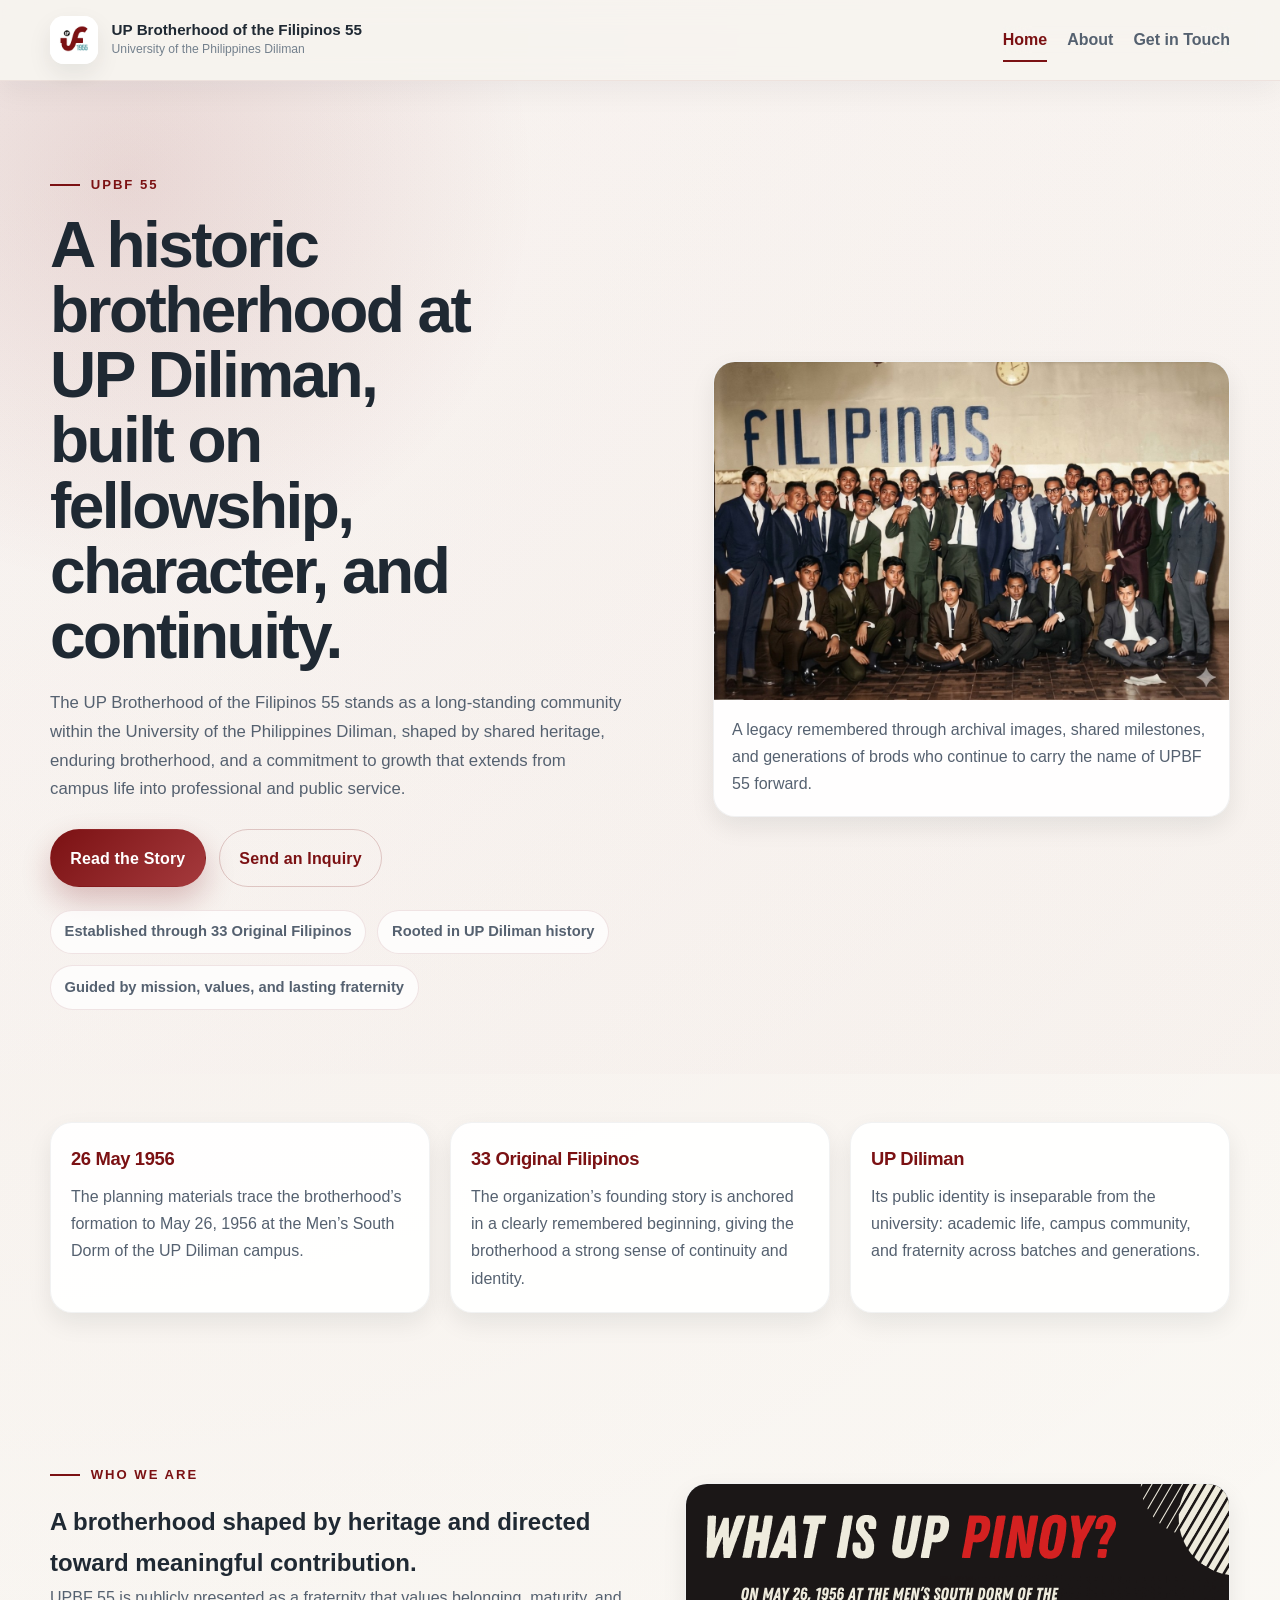
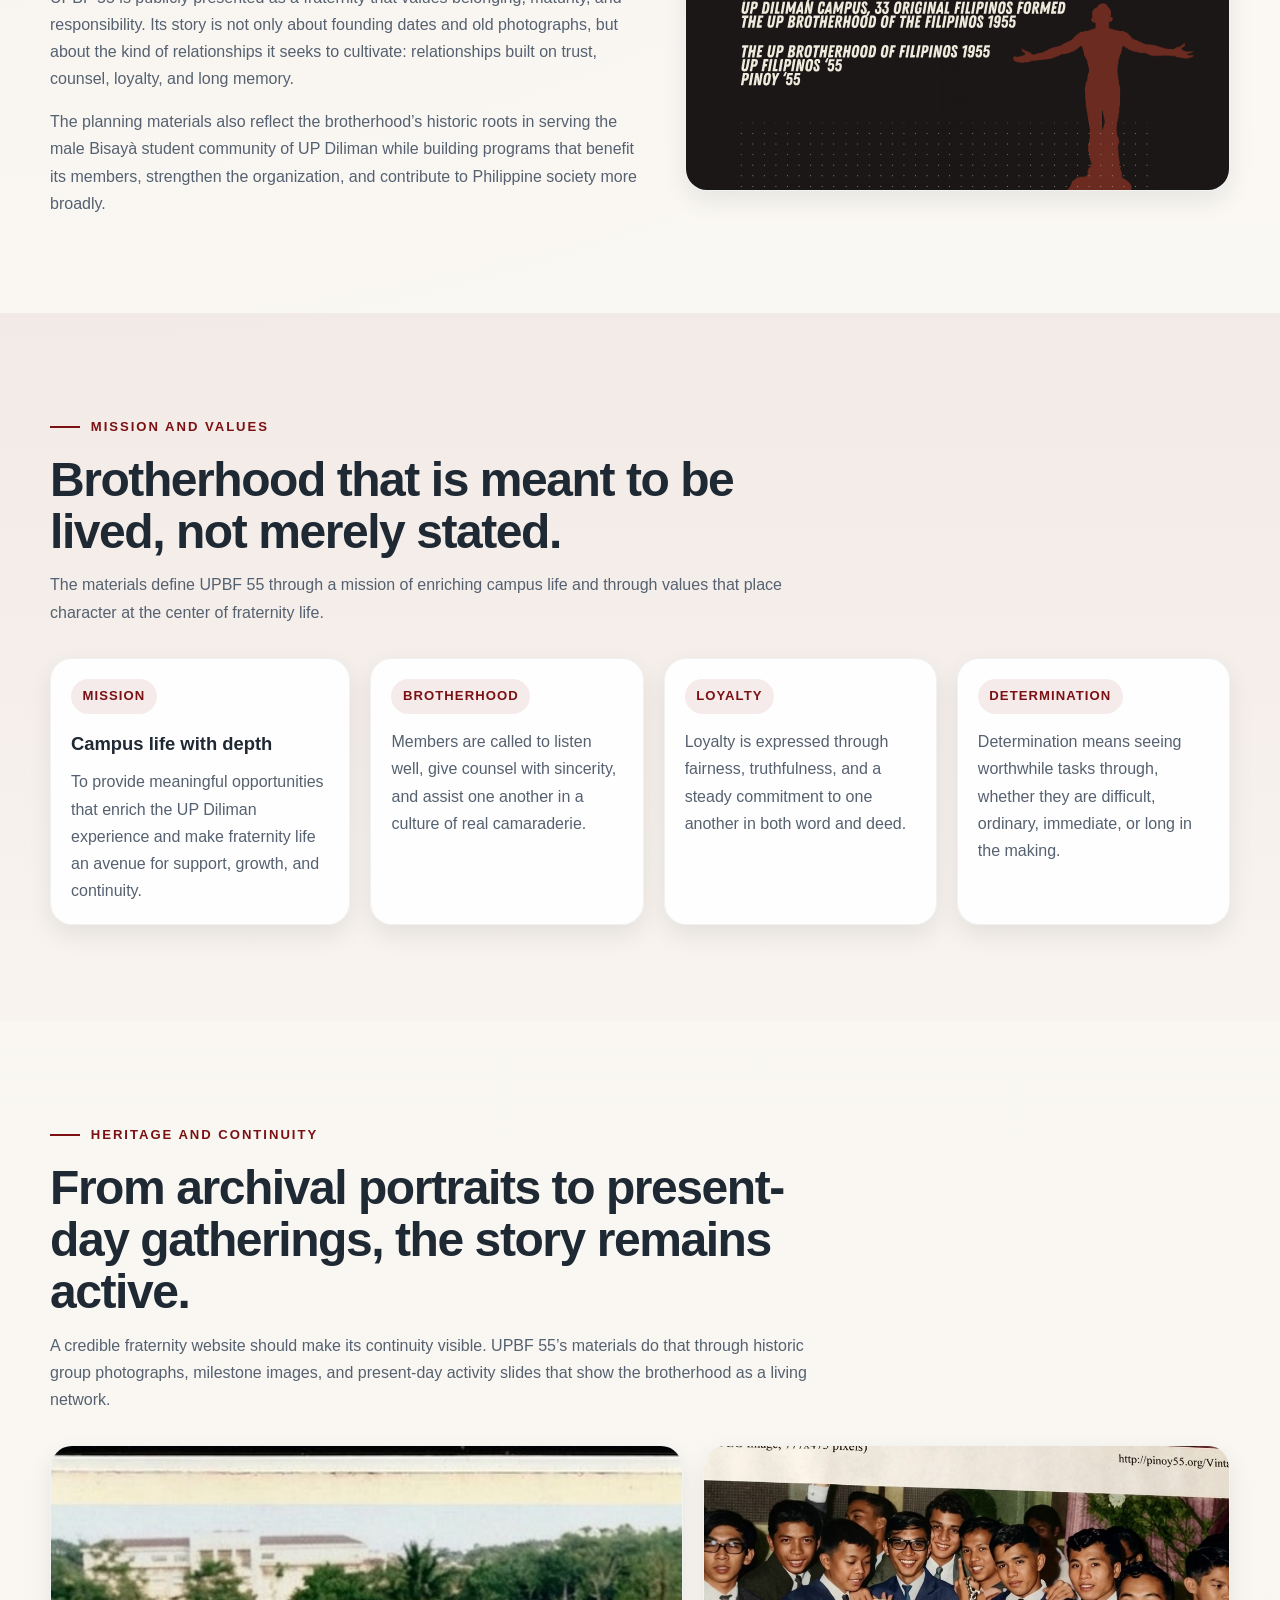
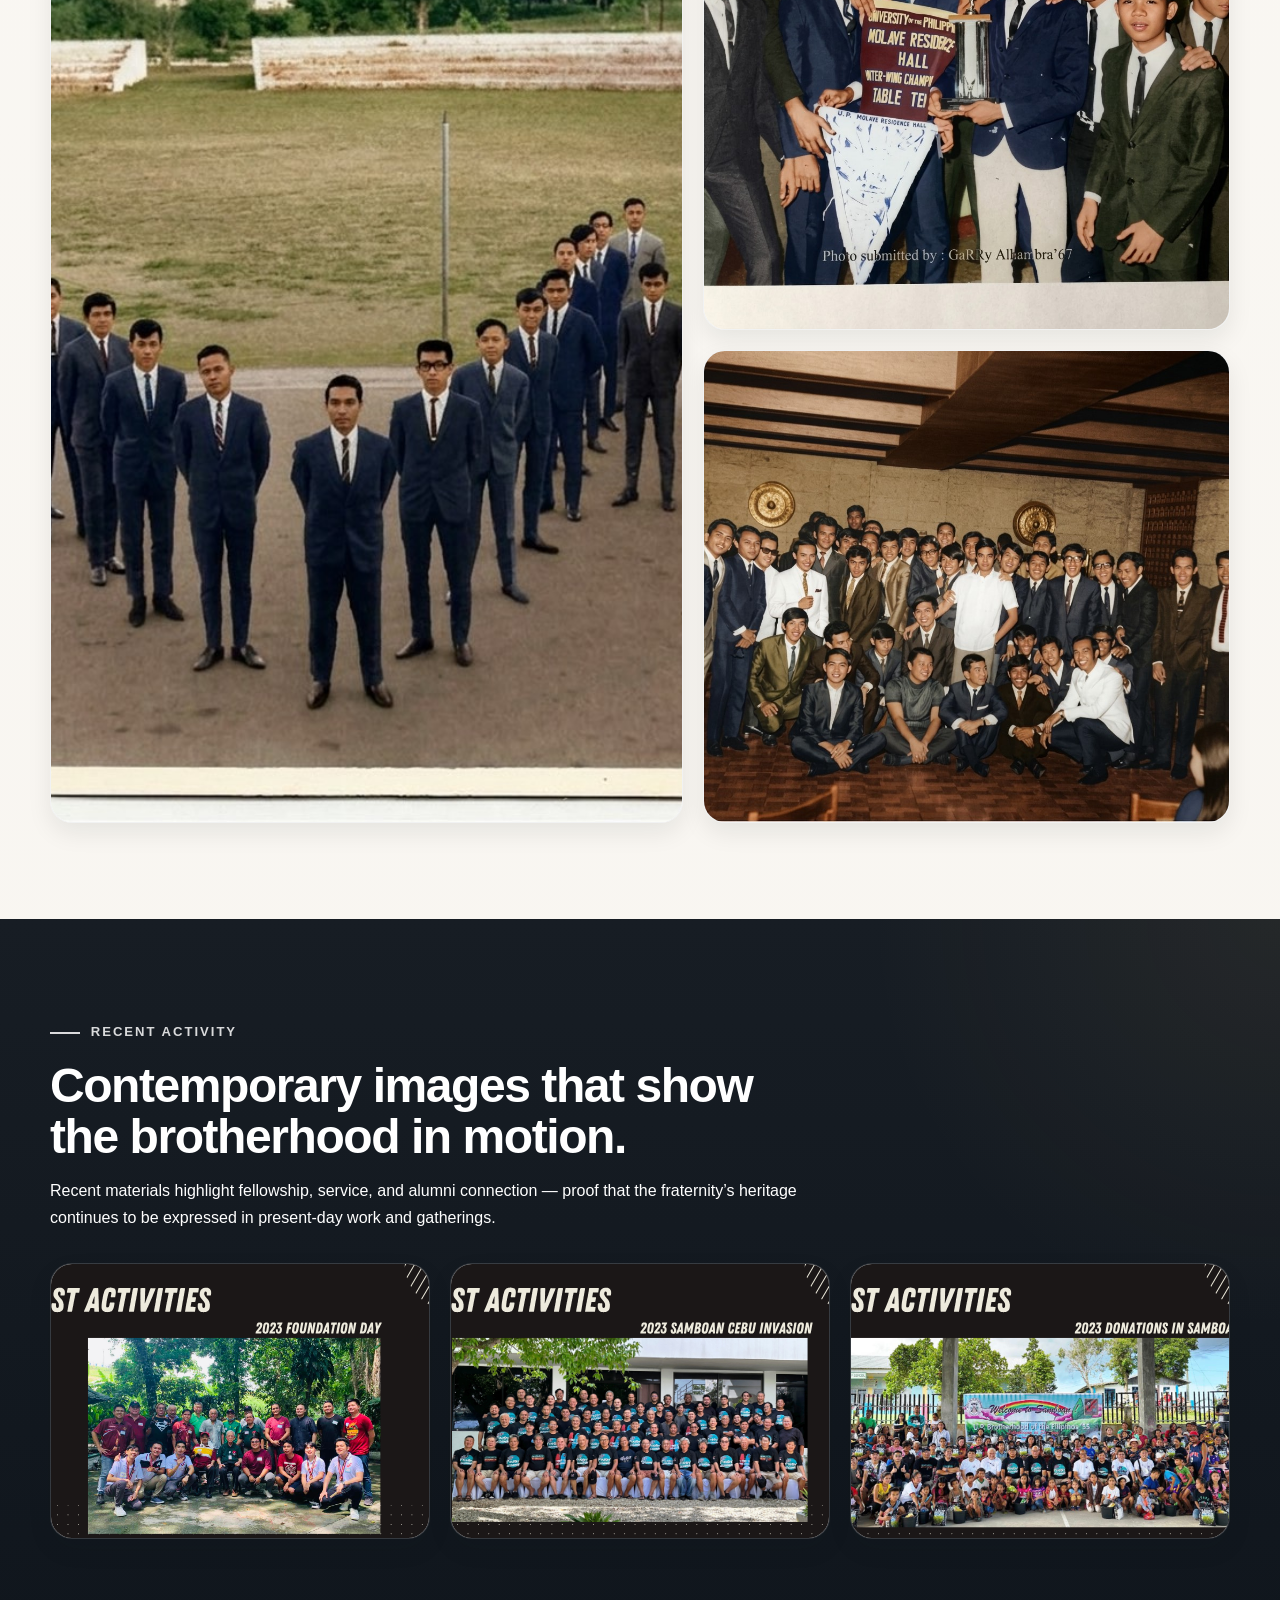
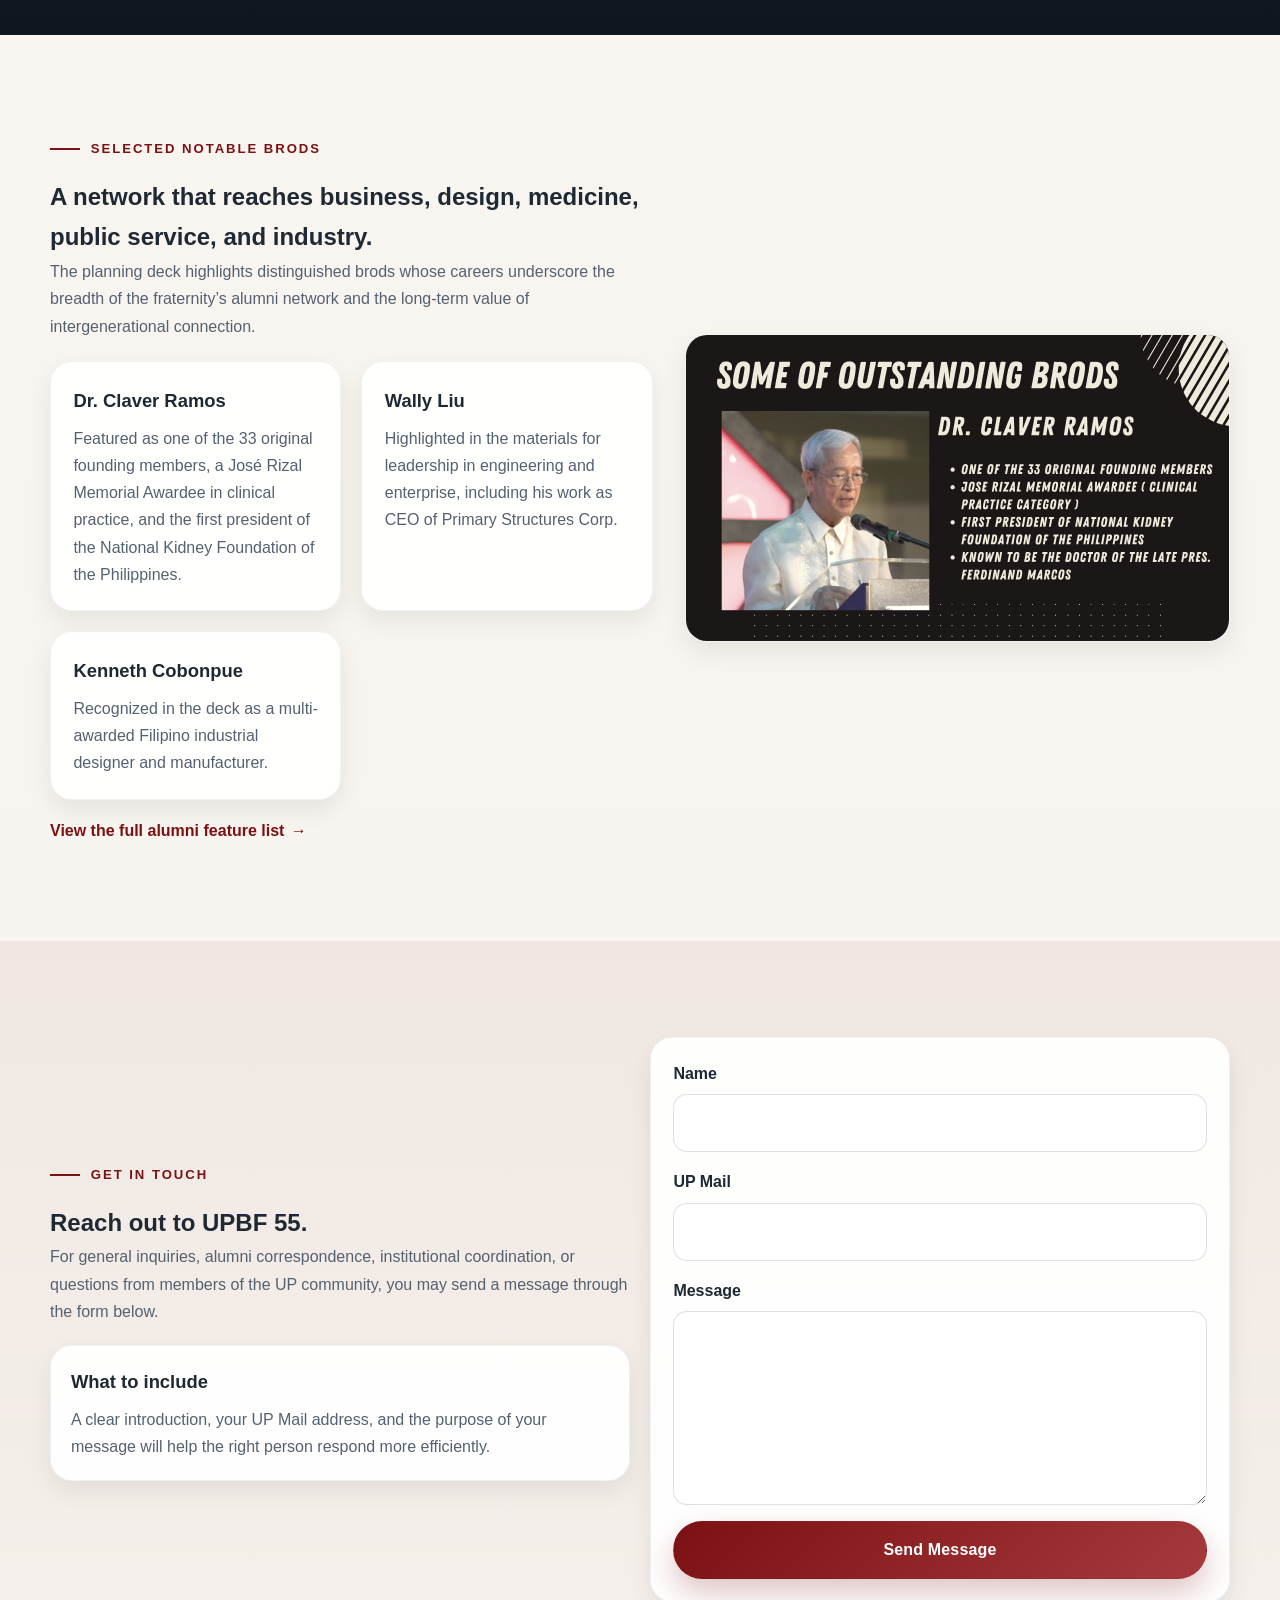
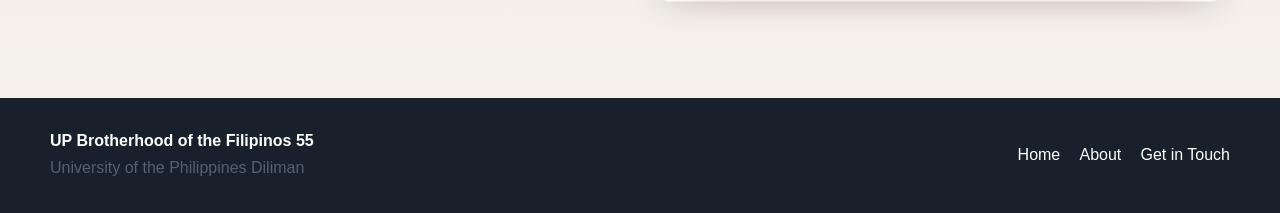
==== index.html @ 662bdc66 "Add files via upload" ====
<!DOCTYPE html>
<html lang="en">
<head>
  <meta charset="UTF-8">
  <meta name="viewport" content="width=device-width, initial-scale=1.0">
  <meta name="description" content="UP Brotherhood of the Filipinos 55 at the University of the Philippines Diliman — a historic brotherhood shaped by fellowship, scholarship, service, and continuity across generations.">
  <title>UP Brotherhood of the Filipinos 55 | Home</title>
  <link rel="stylesheet" href="style.css">
</head>
<body>
  <a class="skip-link" href="#main-content">Skip to content</a>

  <header class="site-header">
    <div class="container nav-shell">
      <a class="brand" href="index.html" aria-label="UP Brotherhood of the Filipinos 55 home page">
        <img src="logo.jpg" alt="UP Brotherhood of the Filipinos 55 logo">
        <span class="brand__text">
          <span class="brand__title">UP Brotherhood of the Filipinos 55</span>
          <span class="brand__sub">University of the Philippines Diliman</span>
        </span>
      </a>

      <input class="nav-toggle" type="checkbox" id="nav-toggle" aria-label="Toggle navigation menu">
      <label class="nav-toggle-label" for="nav-toggle" aria-hidden="true">
        <span></span>
        <span></span>
        <span></span>
      </label>

      <nav class="site-nav" aria-label="Primary navigation">
        <ul>
          <li><a href="index.html" aria-current="page">Home</a></li>
          <li><a href="about.html">About</a></li>
          <li><a href="#contact">Get in Touch</a></li>
        </ul>
      </nav>
    </div>
  </header>

  <main id="main-content">
    <section class="hero-section">
      <div class="container hero-grid">
        <div class="hero-copy">
          <span class="eyebrow">UPBF 55</span>
          <h1>A historic brotherhood at UP Diliman, built on fellowship, character, and continuity.</h1>
          <p class="hero-lead">
            The UP Brotherhood of the Filipinos 55 stands as a long-standing community within the University of the Philippines Diliman,
            shaped by shared heritage, enduring brotherhood, and a commitment to growth that extends from campus life into professional and public service.
          </p>
          <div class="hero-actions">
            <a class="button button--primary" href="about.html">Read the Story</a>
            <a class="button button--secondary" href="#contact">Send an Inquiry</a>
          </div>
          <ul class="hero-meta" aria-label="Key facts">
            <li>Established through 33 Original Filipinos</li>
            <li>Rooted in UP Diliman history</li>
            <li>Guided by mission, values, and lasting fraternity</li>
          </ul>
        </div>

        <figure class="hero-visual card card--image">
          <img src="viber_image_2026-03-21_21-00-17-931.jpg" alt="Historic UP Brotherhood of the Filipinos 55 group portrait beneath a large FILIPINOS backdrop.">
          <figcaption>
            A legacy remembered through archival images, shared milestones, and generations of brods who continue to carry the name of UPBF 55 forward.
          </figcaption>
        </figure>
      </div>
    </section>

    <section class="section section--compact">
      <div class="container">
        <div class="stat-grid">
          <article class="card stat-card lift-card">
            <span class="stat-card__value">26 May 1956</span>
            <p>The planning materials trace the brotherhood’s formation to May 26, 1956 at the Men’s South Dorm of the UP Diliman campus.</p>
          </article>
          <article class="card stat-card lift-card">
            <span class="stat-card__value">33 Original Filipinos</span>
            <p>The organization’s founding story is anchored in a clearly remembered beginning, giving the brotherhood a strong sense of continuity and identity.</p>
          </article>
          <article class="card stat-card lift-card">
            <span class="stat-card__value">UP Diliman</span>
            <p>Its public identity is inseparable from the university: academic life, campus community, and fraternity across batches and generations.</p>
          </article>
        </div>
      </div>
    </section>

    <section class="section">
      <div class="container split-layout split-layout--balanced">
        <div>
          <span class="eyebrow">Who we are</span>
          <h2>A brotherhood shaped by heritage and directed toward meaningful contribution.</h2>
          <p>
            UPBF 55 is publicly presented as a fraternity that values belonging, maturity, and responsibility. Its story is not only about founding dates and old photographs,
            but about the kind of relationships it seeks to cultivate: relationships built on trust, counsel, loyalty, and long memory.
          </p>
          <p>
            The planning materials also reflect the brotherhood’s historic roots in serving the male Bisayà student community of UP Diliman while building programs that benefit its members,
            strengthen the organization, and contribute to Philippine society more broadly.
          </p>
        </div>

        <figure class="card card--image lift-card">
          <img src="2.svg" alt="Graphic slide titled What is UP Pinoy, summarizing the formation of the UP Brotherhood of the Filipinos 55.">
        </figure>
      </div>
    </section>

    <section class="section section--tint">
      <div class="container">
        <div class="section-head">
          <span class="eyebrow">Mission and values</span>
          <h2>Brotherhood that is meant to be lived, not merely stated.</h2>
          <p>
            The materials define UPBF 55 through a mission of enriching campus life and through values that place character at the center of fraternity life.
          </p>
        </div>

        <div class="value-grid">
          <article class="card value-card lift-card">
            <span class="pill">Mission</span>
            <h3>Campus life with depth</h3>
            <p>
              To provide meaningful opportunities that enrich the UP Diliman experience and make fraternity life an avenue for support, growth, and continuity.
            </p>
          </article>
          <article class="card value-card lift-card">
            <span class="pill">Brotherhood</span>
            <p>
              Members are called to listen well, give counsel with sincerity, and assist one another in a culture of real camaraderie.
            </p>
          </article>
          <article class="card value-card lift-card">
            <span class="pill">Loyalty</span>
            <p>
              Loyalty is expressed through fairness, truthfulness, and a steady commitment to one another in both word and deed.
            </p>
          </article>
          <article class="card value-card lift-card">
            <span class="pill">Determination</span>
            <p>
              Determination means seeing worthwhile tasks through, whether they are difficult, ordinary, immediate, or long in the making.
            </p>
          </article>
        </div>
      </div>
    </section>

    <section class="section" id="heritage">
      <div class="container">
        <div class="section-head">
          <span class="eyebrow">Heritage and continuity</span>
          <h2>From archival portraits to present-day gatherings, the story remains active.</h2>
          <p>
            A credible fraternity website should make its continuity visible. UPBF 55’s materials do that through historic group photographs, milestone images, and present-day activity slides that show the brotherhood as a living network.
          </p>
        </div>

        <div class="gallery-grid gallery-grid--feature">
          <figure class="card card--image lift-card gallery-grid__lead">
            <img src="viber_image_2026-03-21_21-00-18-079.jpg" alt="Historic formation-style photograph of UPBF 55 members arranged in suits on an open campus field.">
            <figcaption>
              <strong>Historic formation.</strong>
              A formal image that communicates discipline, identity, and shared pride in belonging.
            </figcaption>
          </figure>

          <figure class="card card--image lift-card">
            <img src="viber_image_2026-03-21_21-00-18-046.jpg" alt="UPBF 55 members holding a championship trophy and residence hall banner in a historic indoor photo.">
            <figcaption>
              <strong>Achievement and camaraderie.</strong>
              Brotherhood is also remembered through competition, teamwork, and everyday batch victories.
            </figcaption>
          </figure>

          <figure class="card card--image lift-card">
            <img src="viber_image_2026-03-21_21-00-18-173.jpg" alt="Large indoor UPBF 55 gathering showing members smiling together during a social event.">
            <figcaption>
              <strong>Warm fraternity life.</strong>
              The strongest public impression comes from the visible ease, joy, and familiarity among brods.
            </figcaption>
          </figure>
        </div>
      </div>
    </section>

    <section class="section section--dark">
      <div class="container">
        <div class="section-head section-head--light">
          <span class="eyebrow eyebrow--light">Recent activity</span>
          <h2>Contemporary images that show the brotherhood in motion.</h2>
          <p>
            Recent materials highlight fellowship, service, and alumni connection — proof that the fraternity’s heritage continues to be expressed in present-day work and gatherings.
          </p>
        </div>

        <div class="activity-preview-grid">
          <figure class="card card--image card--dark lift-card">
            <img src="6.svg" alt="Slide showing the UPBF 55 2023 Foundation Day group photo.">
            <figcaption>2023 Foundation Day</figcaption>
          </figure>
          <figure class="card card--image card--dark lift-card">
            <img src="7.svg" alt="Slide showing the UPBF 55 2023 Samboan Cebu invasion group photo.">
            <figcaption>2023 Samboan Cebu Invasion</figcaption>
          </figure>
          <figure class="card card--image card--dark lift-card">
            <img src="8.svg" alt="Slide showing the UPBF 55 donation activity in Samboan.">
            <figcaption>Community Donations in Samboan</figcaption>
          </figure>
        </div>
      </div>
    </section>

    <section class="section">
      <div class="container split-layout split-layout--balanced">
        <div>
          <span class="eyebrow">Selected notable brods</span>
          <h2>A network that reaches business, design, medicine, public service, and industry.</h2>
          <p>
            The planning deck highlights distinguished brods whose careers underscore the breadth of the fraternity’s alumni network and the long-term value of intergenerational connection.
          </p>
          <div class="mini-profile-list">
            <article class="mini-profile card lift-card">
              <h3>Dr. Claver Ramos</h3>
              <p>Featured as one of the 33 original founding members, a José Rizal Memorial Awardee in clinical practice, and the first president of the National Kidney Foundation of the Philippines.</p>
            </article>
            <article class="mini-profile card lift-card">
              <h3>Wally Liu</h3>
              <p>Highlighted in the materials for leadership in engineering and enterprise, including his work as CEO of Primary Structures Corp.</p>
            </article>
            <article class="mini-profile card lift-card">
              <h3>Kenneth Cobonpue</h3>
              <p>Recognized in the deck as a multi-awarded Filipino industrial designer and manufacturer.</p>
            </article>
          </div>
          <a class="text-link" href="about.html#notable-brods">View the full alumni feature list</a>
        </div>

        <figure class="card card--image lift-card">
          <img src="13.svg" alt="Slide featuring notable brod Dr. Claver Ramos and his accomplishments.">
        </figure>
      </div>
    </section>

    <section class="section section--tint contact-section" id="contact">
      <div class="container contact-grid">
        <div>
          <span class="eyebrow">Get in touch</span>
          <h2>Reach out to UPBF 55.</h2>
          <p>
            For general inquiries, alumni correspondence, institutional coordination, or questions from members of the UP community,
            you may send a message through the form below.
          </p>
          <div class="contact-note card">
            <h3>What to include</h3>
            <p>
              A clear introduction, your UP Mail address, and the purpose of your message will help the right person respond more efficiently.
            </p>
          </div>
        </div>

        <form class="card contact-form" method="post">
          <div class="form-group">
            <label for="name">Name</label>
            <input id="name" name="name" type="text" autocomplete="name" required>
          </div>
          <div class="form-group">
            <label for="email">UP Mail</label>
            <input id="email" name="email" type="email" autocomplete="email" required>
          </div>
          <div class="form-group">
            <label for="message">Message</label>
            <textarea id="message" name="message" rows="6" required></textarea>
          </div>
          <button class="button button--primary button--full" type="submit">Send Message</button>
        </form>
      </div>
    </section>
  </main>

  <footer class="site-footer">
    <div class="container footer-shell">
      <div>
        <strong>UP Brotherhood of the Filipinos 55</strong>
        <p>University of the Philippines Diliman</p>
      </div>
      <nav aria-label="Footer navigation">
        <ul class="footer-nav">
          <li><a href="index.html">Home</a></li>
          <li><a href="about.html">About</a></li>
          <li><a href="#contact">Get in Touch</a></li>
        </ul>
      </nav>
    </div>
  </footer>
</body>
</html>
---- style.css ----
:root {
  --bg: #f7f4ef;
  --surface: #fffdf9;
  --surface-soft: #f1ebe4;
  --ink: #1f2933;
  --ink-soft: #556170;
  --ink-muted: #73808d;
  --line: rgba(31, 41, 51, 0.1);
  --maroon: #7b1113;
  --maroon-deep: #560b0d;
  --maroon-soft: #a53a3d;
  --slate: #18212b;
  --gold: #c7a66b;
  --white: #ffffff;
  --shadow-sm: 0 10px 24px rgba(19, 24, 30, 0.08);
  --shadow-md: 0 18px 44px rgba(19, 24, 30, 0.12);
  --shadow-lg: 0 26px 60px rgba(19, 24, 30, 0.18);
  --radius-sm: 16px;
  --radius-md: 22px;
  --radius-lg: 30px;
  --max-width: 1180px;
  --transition: 180ms ease;
}

* {
  box-sizing: border-box;
}

html {
  scroll-behavior: smooth;
}

body {
  margin: 0;
  font-family: Inter, "Segoe UI", Roboto, Helvetica, Arial, sans-serif;
  color: var(--ink);
  background:
    radial-gradient(circle at top left, rgba(123, 17, 19, 0.05), transparent 30%),
    linear-gradient(180deg, #fbf9f5 0%, var(--bg) 100%);
  line-height: 1.7;
}

img {
  display: block;
  max-width: 100%;
}

a {
  color: inherit;
  text-decoration: none;
}

button,
input,
textarea {
  font: inherit;
}

h1,
h2,
h3,
strong {
  color: var(--ink);
}

h1,
h2,
h3,
p,
ul,
figure {
  margin: 0;
}

ul {
  padding: 0;
  list-style: none;
}

p {
  color: var(--ink-soft);
}

.container {
  width: min(100% - 1.5rem, var(--max-width));
  margin: 0 auto;
}

.skip-link {
  position: absolute;
  left: -9999px;
  top: 0;
  z-index: 200;
  background: var(--maroon);
  color: var(--white);
  padding: 0.8rem 1rem;
  border-radius: 0 0 12px 12px;
}

.skip-link:focus {
  left: 1rem;
}

.site-header {
  position: sticky;
  top: 0;
  z-index: 100;
  background: rgba(247, 244, 239, 0.8);
  backdrop-filter: blur(14px);
  border-bottom: 1px solid rgba(123, 17, 19, 0.08);
  box-shadow: 0 10px 30px rgba(19, 24, 30, 0.05);
}

.nav-shell {
  min-height: 5rem;
  display: flex;
  align-items: center;
  justify-content: space-between;
  gap: 1rem;
}

.brand {
  display: inline-flex;
  align-items: center;
  gap: 0.85rem;
  min-width: 0;
}

.brand img {
  width: 3rem;
  height: 3rem;
  object-fit: contain;
  border-radius: 14px;
  background: var(--white);
  box-shadow: var(--shadow-sm);
}

.brand__text {
  display: flex;
  flex-direction: column;
  min-width: 0;
}

.brand__title {
  font-size: 0.95rem;
  font-weight: 800;
  line-height: 1.2;
}

.brand__sub {
  color: var(--ink-muted);
  font-size: 0.76rem;
}

.nav-toggle {
  display: none;
}

.nav-toggle-label {
  width: 2.9rem;
  height: 2.9rem;
  display: inline-flex;
  flex-direction: column;
  justify-content: center;
  gap: 0.3rem;
  padding: 0.7rem;
  background: var(--surface);
  border: 1px solid var(--line);
  border-radius: 999px;
  cursor: pointer;
  box-shadow: var(--shadow-sm);
}

.nav-toggle-label span {
  width: 100%;
  height: 2px;
  background: var(--ink);
  border-radius: 999px;
}

.site-nav {
  position: absolute;
  top: 100%;
  left: 0;
  right: 0;
  max-height: 0;
  overflow: hidden;
  background: rgba(247, 244, 239, 0.98);
  backdrop-filter: blur(12px);
  border-bottom: 1px solid rgba(123, 17, 19, 0.08);
  transition: max-height 220ms ease;
}

.site-nav ul {
  display: flex;
  flex-direction: column;
  gap: 0.25rem;
  padding: 0.75rem 1rem 1rem;
}

.site-nav a {
  display: block;
  padding: 0.9rem 0.3rem;
  font-weight: 700;
  color: var(--ink-soft);
  border-bottom: 1px solid rgba(31, 41, 51, 0.08);
  transition: color var(--transition);
}

.site-nav a:hover,
.site-nav a:focus-visible,
.site-nav a[aria-current="page"] {
  color: var(--maroon);
}

.nav-toggle:checked ~ .site-nav {
  max-height: 16rem;
}

main {
  overflow: hidden;
}

.hero-section,
.page-banner {
  padding: 4.5rem 0 3.5rem;
}

.hero-section {
  background:
    radial-gradient(circle at 10% 10%, rgba(123, 17, 19, 0.12), transparent 28%),
    linear-gradient(135deg, rgba(255, 255, 255, 0.25), rgba(123, 17, 19, 0.02));
}

.hero-grid,
.split-layout,
.contact-grid,
.footer-shell,
.timeline-grid,
.stat-grid,
.value-grid,
.gallery-grid,
.activity-grid,
.activity-preview-grid,
.profiles-grid,
.stack-grid,
.mini-profile-list {
  display: grid;
  gap: 1.25rem;
}

.hero-grid,
.split-layout,
.contact-grid {
  align-items: center;
}

.hero-copy h1,
.page-banner h1 {
  font-size: clamp(2.2rem, 5vw, 4.4rem);
  line-height: 1.02;
  letter-spacing: -0.04em;
  max-width: 12ch;
}

.hero-lead {
  font-size: 1.05rem;
  max-width: 62ch;
  margin-top: 1.25rem;
}

.hero-actions {
  display: flex;
  flex-wrap: wrap;
  gap: 0.85rem;
  margin-top: 1.6rem;
}

.hero-meta {
  display: flex;
  flex-wrap: wrap;
  gap: 0.7rem;
  margin-top: 1.4rem;
}

.hero-meta li {
  padding: 0.55rem 0.85rem;
  border-radius: 999px;
  background: rgba(255, 255, 255, 0.74);
  border: 1px solid rgba(123, 17, 19, 0.1);
  color: var(--ink-soft);
  font-weight: 600;
  font-size: 0.92rem;
}

.eyebrow {
  display: inline-flex;
  align-items: center;
  gap: 0.65rem;
  font-size: 0.82rem;
  font-weight: 800;
  letter-spacing: 0.15em;
  text-transform: uppercase;
  color: var(--maroon);
  margin-bottom: 1rem;
}

.eyebrow::before {
  content: "";
  width: 1.9rem;
  height: 2px;
  background: currentColor;
}

.eyebrow--light {
  color: rgba(255, 255, 255, 0.84);
}

.button,
.text-link {
  transition:
    transform var(--transition),
    box-shadow var(--transition),
    background-color var(--transition),
    color var(--transition),
    border-color var(--transition);
}

.button {
  display: inline-flex;
  justify-content: center;
  align-items: center;
  min-height: 3rem;
  padding: 0.9rem 1.2rem;
  border-radius: 999px;
  border: 1px solid transparent;
  font-weight: 800;
  letter-spacing: 0.01em;
}

.button:hover,
.button:focus-visible,
.text-link:hover,
.text-link:focus-visible {
  transform: translateY(-2px);
}

.button--primary {
  background: linear-gradient(135deg, var(--maroon), var(--maroon-soft));
  color: var(--white);
  box-shadow: 0 14px 30px rgba(123, 17, 19, 0.24);
}

.button--primary:hover,
.button--primary:focus-visible {
  box-shadow: 0 18px 36px rgba(123, 17, 19, 0.34);
}

.button--secondary {
  background: transparent;
  border-color: rgba(123, 17, 19, 0.2);
  color: var(--maroon);
}

.button--secondary:hover,
.button--secondary:focus-visible {
  background: rgba(123, 17, 19, 0.06);
}

.button--full {
  width: 100%;
}

.section {
  padding: 5rem 0;
}

.section--compact {
  padding-top: 2.5rem;
  padding-bottom: 2.5rem;
}

.section--tint {
  background: linear-gradient(180deg, rgba(123, 17, 19, 0.06), rgba(123, 17, 19, 0.015));
}

.section--dark {
  background:
    radial-gradient(circle at top right, rgba(199, 166, 107, 0.08), transparent 28%),
    linear-gradient(180deg, #171d24 0%, #10161d 100%);
}

.section-head {
  max-width: 48rem;
  margin-bottom: 2rem;
}

.section-head h2 {
  font-size: clamp(1.9rem, 4vw, 3rem);
  line-height: 1.08;
  letter-spacing: -0.03em;
  margin-bottom: 0.85rem;
}

.section-head--light h2,
.section-head--light p {
  color: var(--white);
}

.card {
  background: rgba(255, 255, 255, 0.92);
  border: 1px solid rgba(31, 41, 51, 0.06);
  border-radius: var(--radius-md);
  padding: 1.25rem;
  box-shadow: var(--shadow-sm);
}

.card--dark {
  background: rgba(255, 255, 255, 0.08);
  border-color: rgba(255, 255, 255, 0.08);
}

.card--image {
  overflow: hidden;
  padding: 0;
}

.card--image img {
  width: 100%;
  height: 100%;
  object-fit: cover;
}

.card--image figcaption {
  padding: 1rem 1.1rem 1.15rem;
  color: var(--ink-soft);
}

.card--dark figcaption,
.card--dark strong {
  color: var(--white);
}

.lift-card {
  transition: transform 220ms ease, box-shadow 220ms ease, border-color 220ms ease;
}

.lift-card:hover,
.lift-card:focus-within {
  transform: translateY(-8px);
  box-shadow: var(--shadow-md);
  border-color: rgba(123, 17, 19, 0.14);
}

.pill {
  display: inline-flex;
  align-items: center;
  width: fit-content;
  padding: 0.4rem 0.72rem;
  border-radius: 999px;
  background: rgba(123, 17, 19, 0.08);
  color: var(--maroon);
  font-size: 0.82rem;
  font-weight: 800;
  letter-spacing: 0.08em;
  text-transform: uppercase;
  margin-bottom: 0.9rem;
}

.stat-grid,
.value-grid,
.activity-preview-grid,
.gallery-grid,
.activity-grid,
.profiles-grid {
  grid-template-columns: 1fr;
}

.stat-card__value,
.timeline-card__year {
  display: block;
  color: var(--maroon);
  font-size: 1.15rem;
  font-weight: 900;
  letter-spacing: -0.02em;
  margin-bottom: 0.55rem;
}

.value-card h3,
.stat-card h3,
.timeline-card h3,
.profile-card h3,
.text-profile h3,
.mini-profile h3,
.contact-note h3 {
  font-size: 1.15rem;
  margin-bottom: 0.55rem;
}

.split-layout > div > p + p {
  margin-top: 1rem;
}

.gallery-grid--feature {
  grid-template-columns: 1fr;
}

.gallery-grid__lead {
  min-height: 100%;
}

.mini-profile-list,
.stack-grid {
  margin-top: 1.35rem;
}

.mini-profile,
.text-profile {
  padding: 1.4rem;
}

.mini-profile p,
.text-profile p,
.profile-card p,
.contact-note p {
  color: var(--ink-soft);
}

.profile-card {
  display: grid;
  gap: 1rem;
  padding: 0;
  overflow: hidden;
}

.profile-card img {
  width: 100%;
  aspect-ratio: 16 / 9;
  object-fit: cover;
}

.profile-card > div {
  padding: 0 1.2rem 1.2rem;
}

.contact-section {
  padding-bottom: 5.5rem;
}

.contact-note {
  margin-top: 1.25rem;
}

.contact-form {
  display: grid;
  gap: 1rem;
  padding: 1.4rem;
}

.form-group {
  display: grid;
  gap: 0.45rem;
}

label {
  font-weight: 700;
  color: var(--ink);
}

input,
textarea {
  width: 100%;
  border: 1px solid rgba(31, 41, 51, 0.14);
  border-radius: 14px;
  background: var(--white);
  padding: 0.9rem 1rem;
  color: var(--ink);
  transition: border-color var(--transition), box-shadow var(--transition);
}

input:focus,
textarea:focus {
  outline: none;
  border-color: rgba(123, 17, 19, 0.42);
  box-shadow: 0 0 0 4px rgba(123, 17, 19, 0.1);
}

.text-link {
  display: inline-flex;
  align-items: center;
  gap: 0.4rem;
  color: var(--maroon);
  font-weight: 800;
  margin-top: 1.1rem;
}

.text-link::after {
  content: "→";
}

.site-footer {
  background: var(--slate);
  color: rgba(255, 255, 255, 0.8);
  padding: 1.8rem 0 2rem;
}

.site-footer strong,
.site-footer a {
  color: var(--white);
}

.footer-shell {
  gap: 1rem;
}

.footer-nav {
  display: flex;
  flex-wrap: wrap;
  gap: 0.9rem 1.2rem;
}

.footer-nav a:hover,
.footer-nav a:focus-visible {
  color: var(--gold);
}

@media (min-width: 720px) {
  .container {
    width: min(100% - 2.5rem, var(--max-width));
  }

  .hero-section,
  .page-banner {
    padding: 5.4rem 0 4rem;
  }

  .hero-grid,
  .split-layout,
  .contact-grid,
  .footer-shell {
    grid-template-columns: repeat(2, minmax(0, 1fr));
  }

  .stat-grid,
  .value-grid,
  .activity-preview-grid,
  .stack-grid {
    grid-template-columns: repeat(2, minmax(0, 1fr));
  }

  .gallery-grid {
    grid-template-columns: repeat(2, minmax(0, 1fr));
  }

  .gallery-grid--feature {
    grid-template-columns: 1.2fr 1fr;
  }

  .gallery-grid__lead {
    grid-row: span 2;
  }

  .activity-grid,
  .profiles-grid,
  .mini-profile-list,
  .timeline-grid {
    grid-template-columns: repeat(2, minmax(0, 1fr));
  }

  .profile-card {
    grid-template-columns: minmax(0, 0.95fr) minmax(0, 1.05fr);
    align-items: center;
  }

  .profile-card img {
    aspect-ratio: auto;
    height: 100%;
  }
}

@media (min-width: 980px) {
  .nav-toggle-label {
    display: none;
  }

  .site-nav {
    position: static;
    max-height: none;
    overflow: visible;
    background: transparent;
    border: 0;
  }

  .site-nav ul {
    flex-direction: row;
    align-items: center;
    gap: 1.25rem;
    padding: 0;
  }

  .site-nav a {
    border-bottom: 0;
    padding: 0;
    position: relative;
  }

  .site-nav a::after {
    content: "";
    position: absolute;
    left: 0;
    bottom: -0.55rem;
    width: 100%;
    height: 2px;
    background: var(--maroon);
    transform: scaleX(0);
    transform-origin: center;
    transition: transform var(--transition);
  }

  .site-nav a:hover::after,
  .site-nav a:focus-visible::after,
  .site-nav a[aria-current="page"]::after {
    transform: scaleX(1);
  }

  .hero-grid {
    grid-template-columns: 1.1fr 0.9fr;
    gap: 2rem;
  }

  .split-layout--balanced {
    grid-template-columns: 1.05fr 0.95fr;
    gap: 2rem;
  }

  .stat-grid {
    grid-template-columns: repeat(3, minmax(0, 1fr));
  }

  .value-grid {
    grid-template-columns: 1.1fr repeat(3, 1fr);
  }

  .activity-preview-grid {
    grid-template-columns: repeat(3, minmax(0, 1fr));
  }

  .activity-grid {
    grid-template-columns: repeat(3, minmax(0, 1fr));
  }

  .profiles-grid {
    grid-template-columns: repeat(2, minmax(0, 1fr));
  }

  .timeline-grid {
    grid-template-columns: repeat(3, minmax(0, 1fr));
  }

  .footer-shell {
    grid-template-columns: 1fr auto;
    align-items: center;
  }
}

@media (min-width: 1180px) {
  .section {
    padding: 6rem 0;
  }

  .section--compact {
    padding-top: 3rem;
    padding-bottom: 3rem;
  }
}
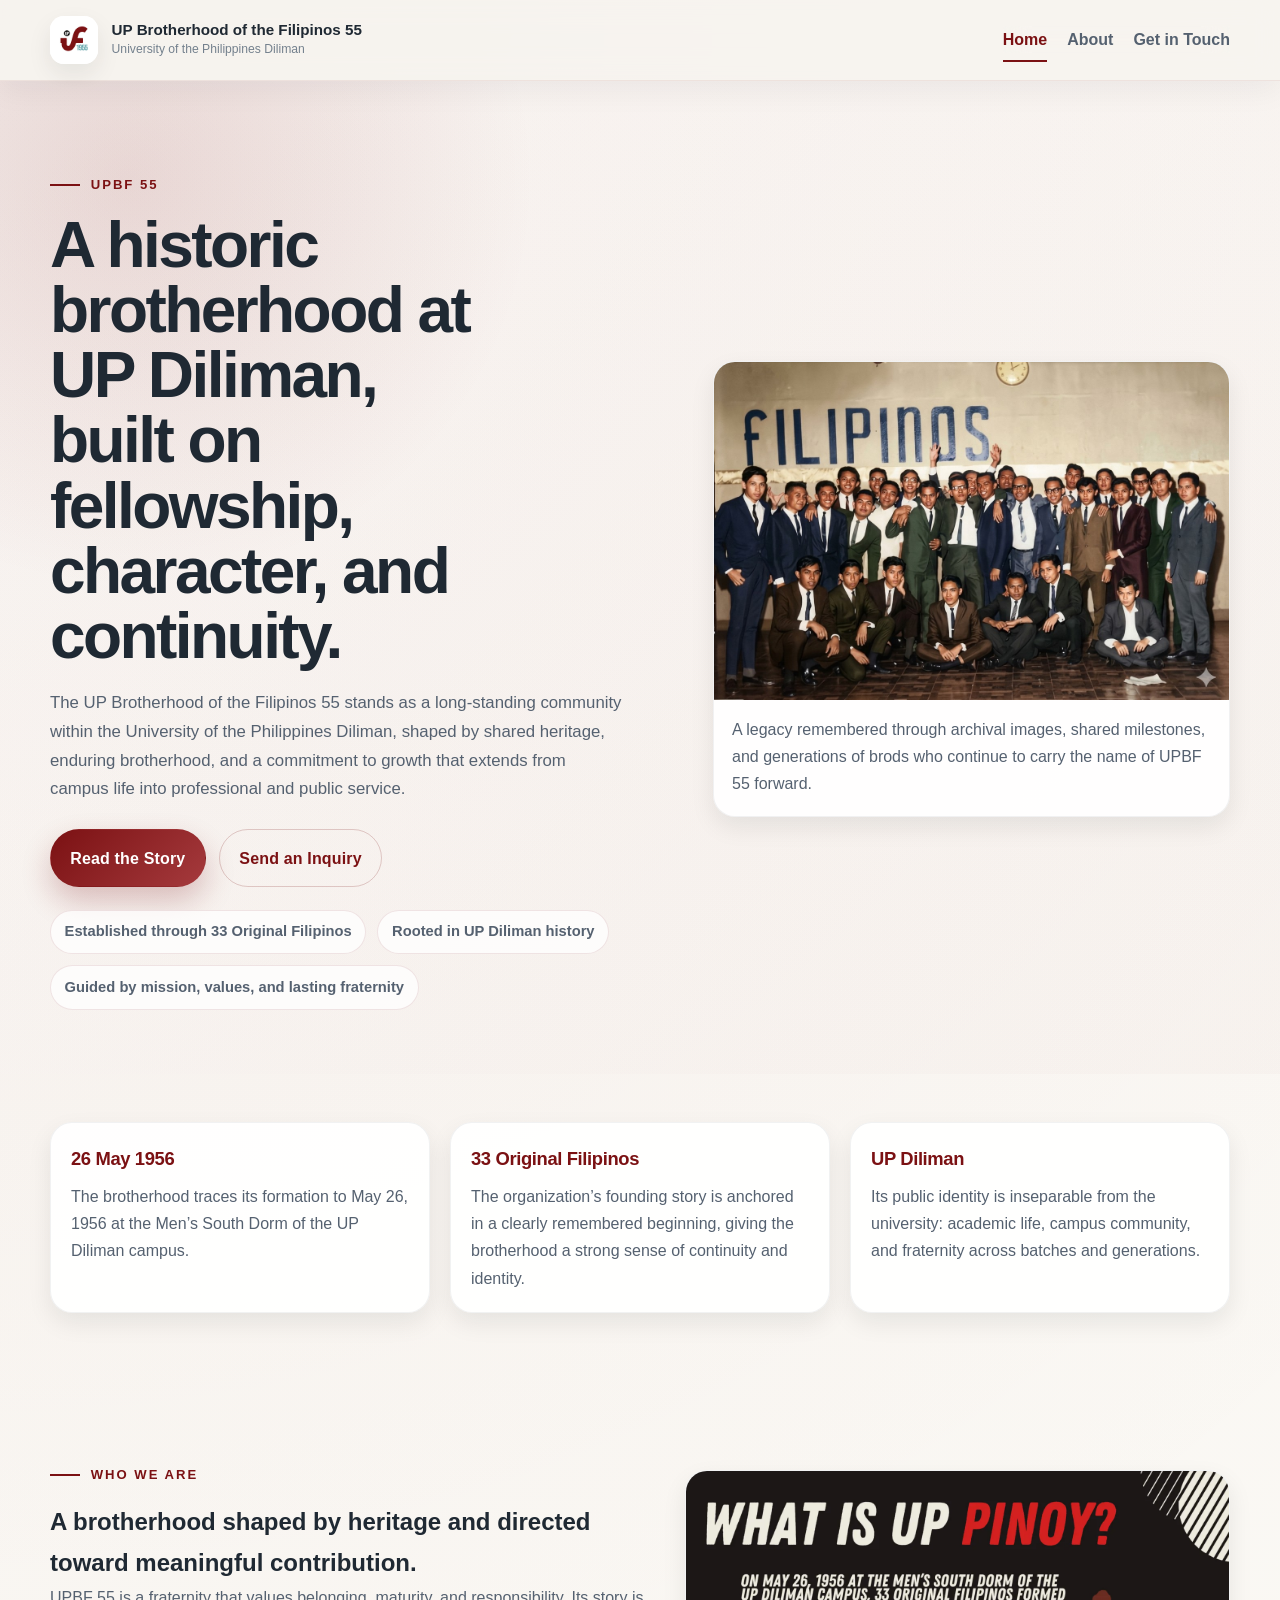
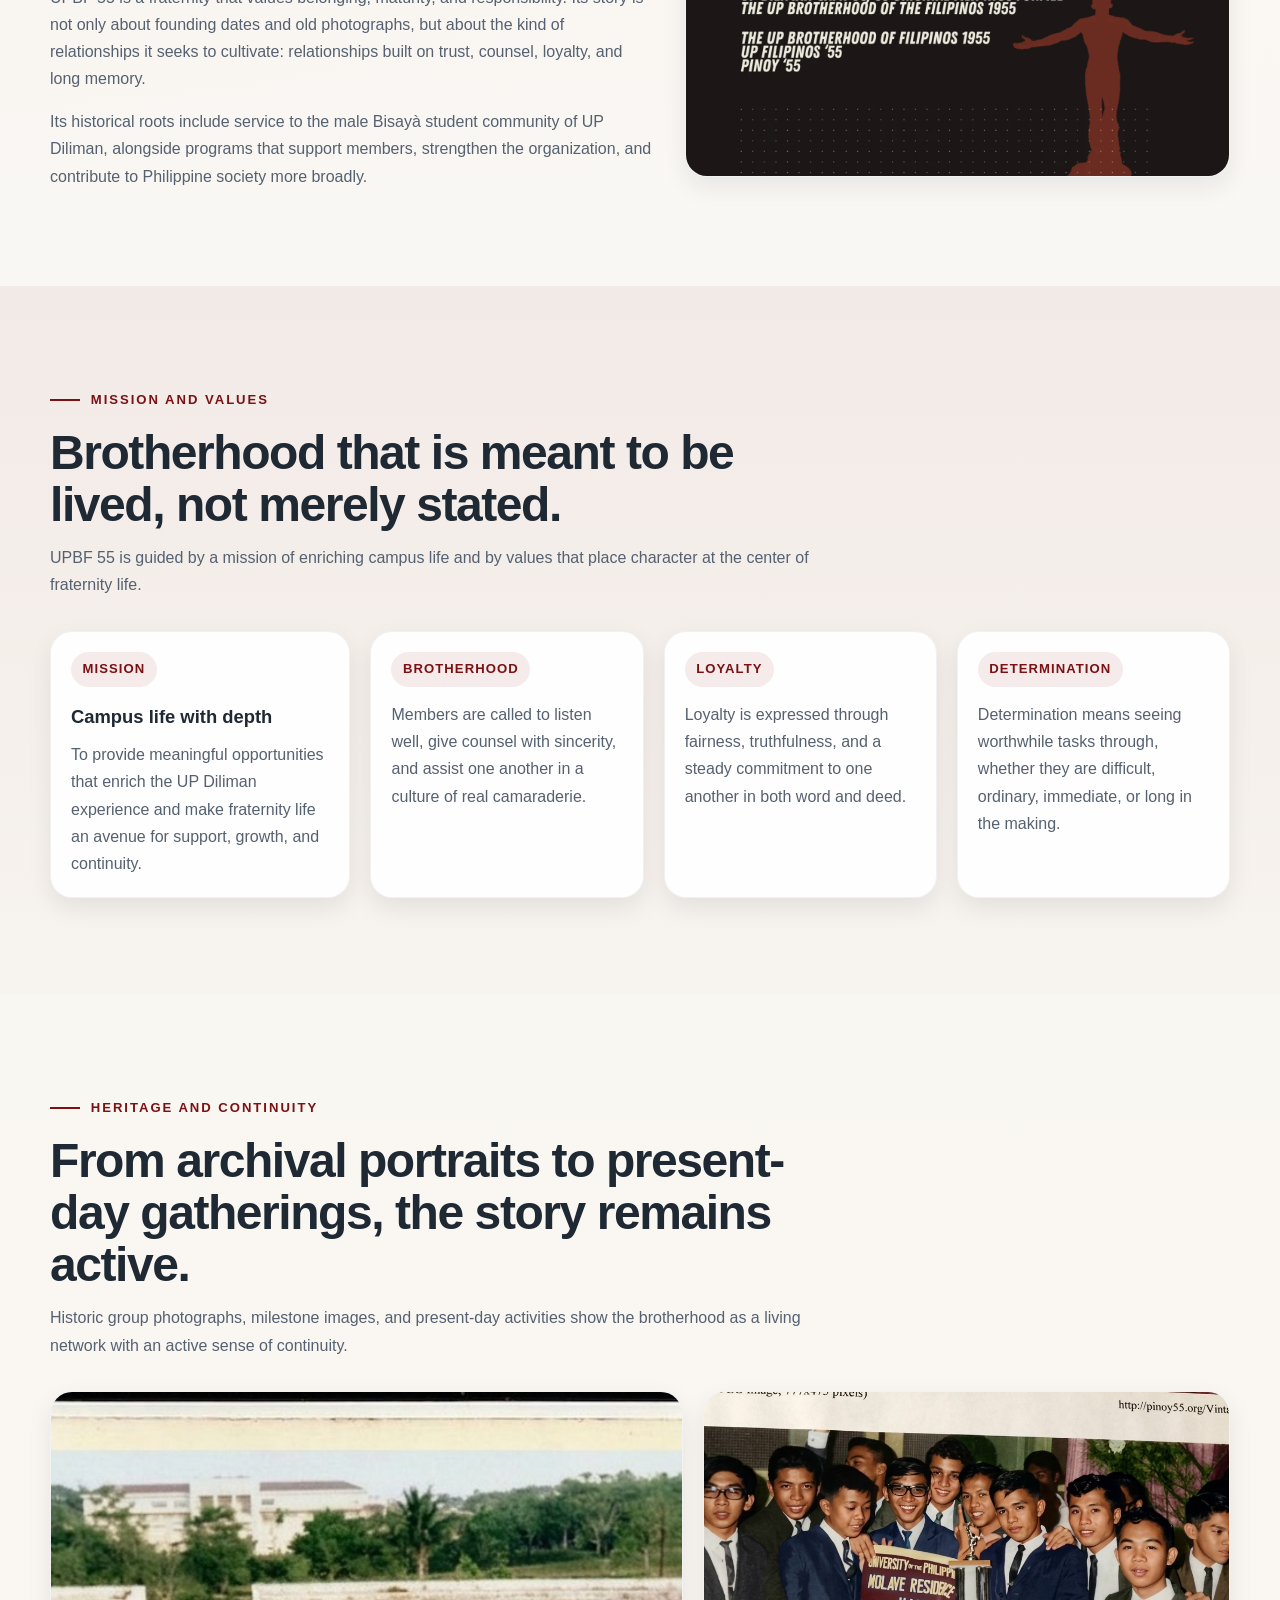
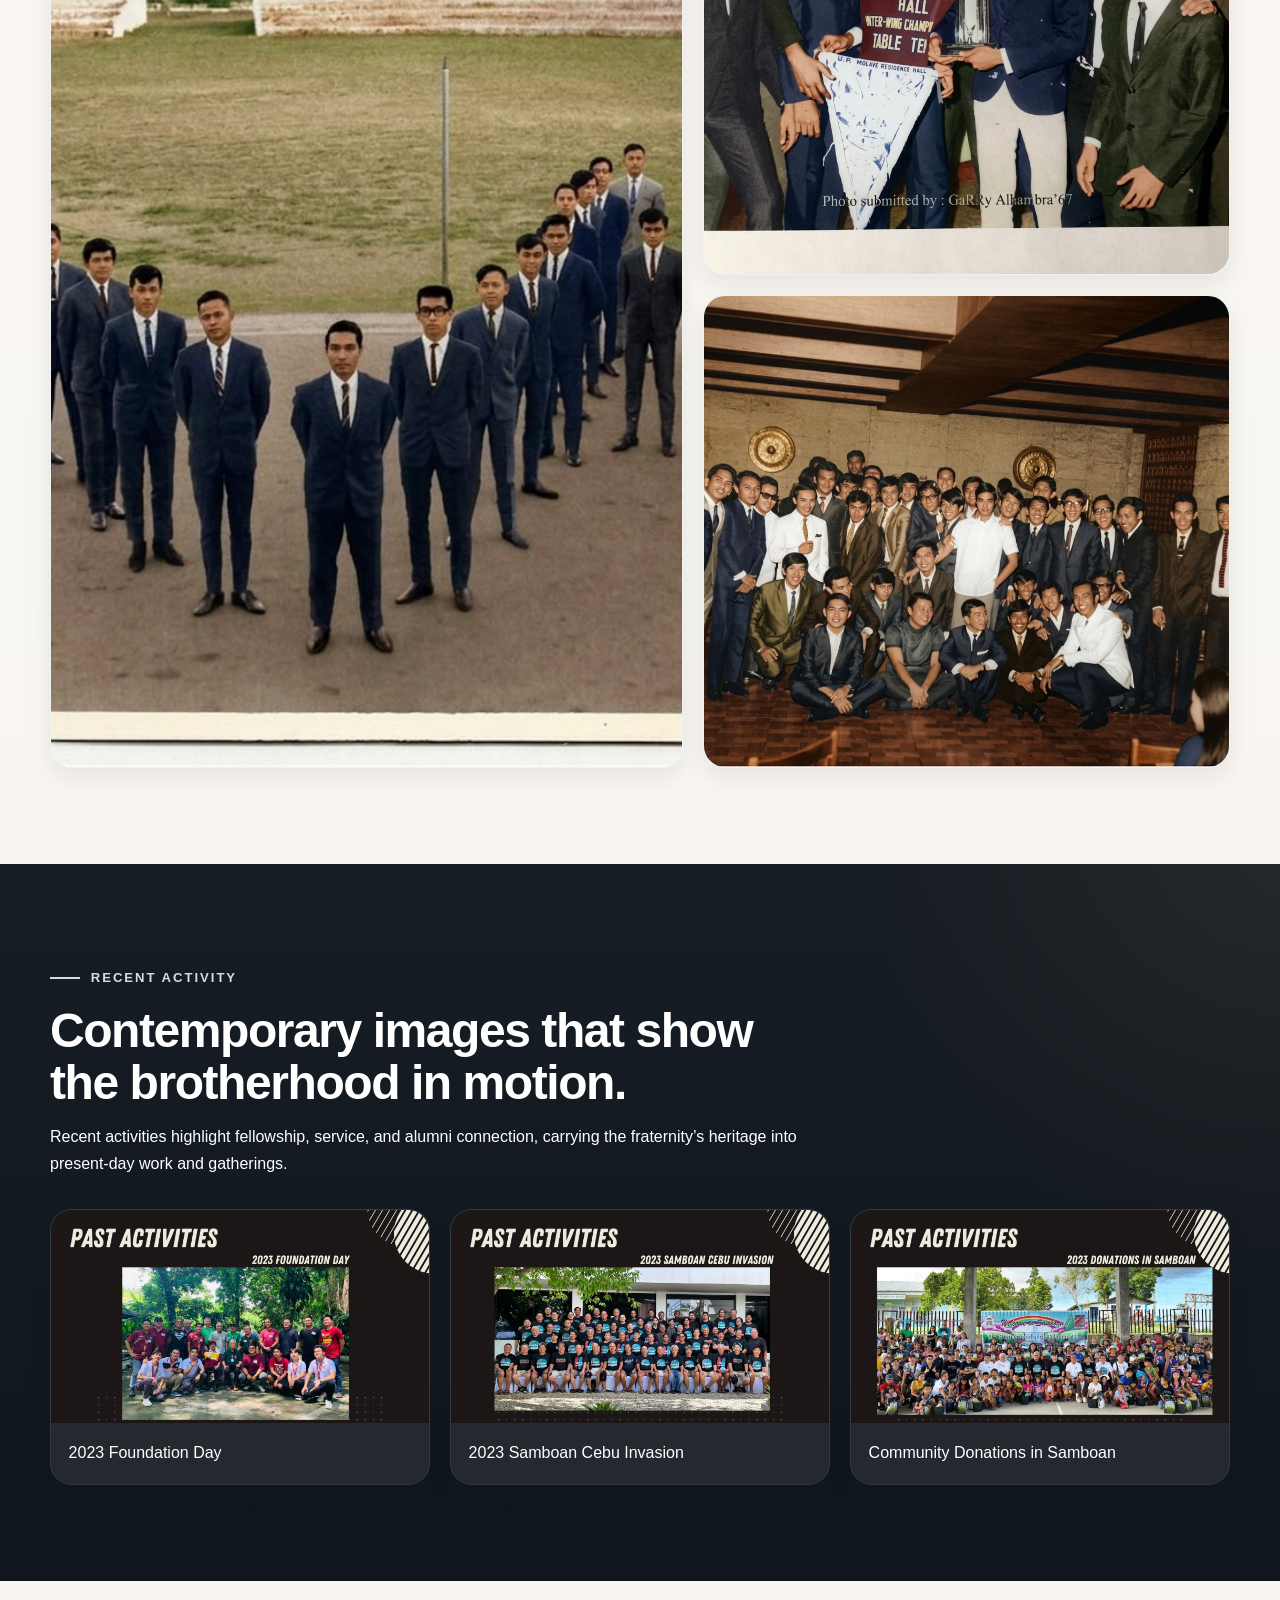
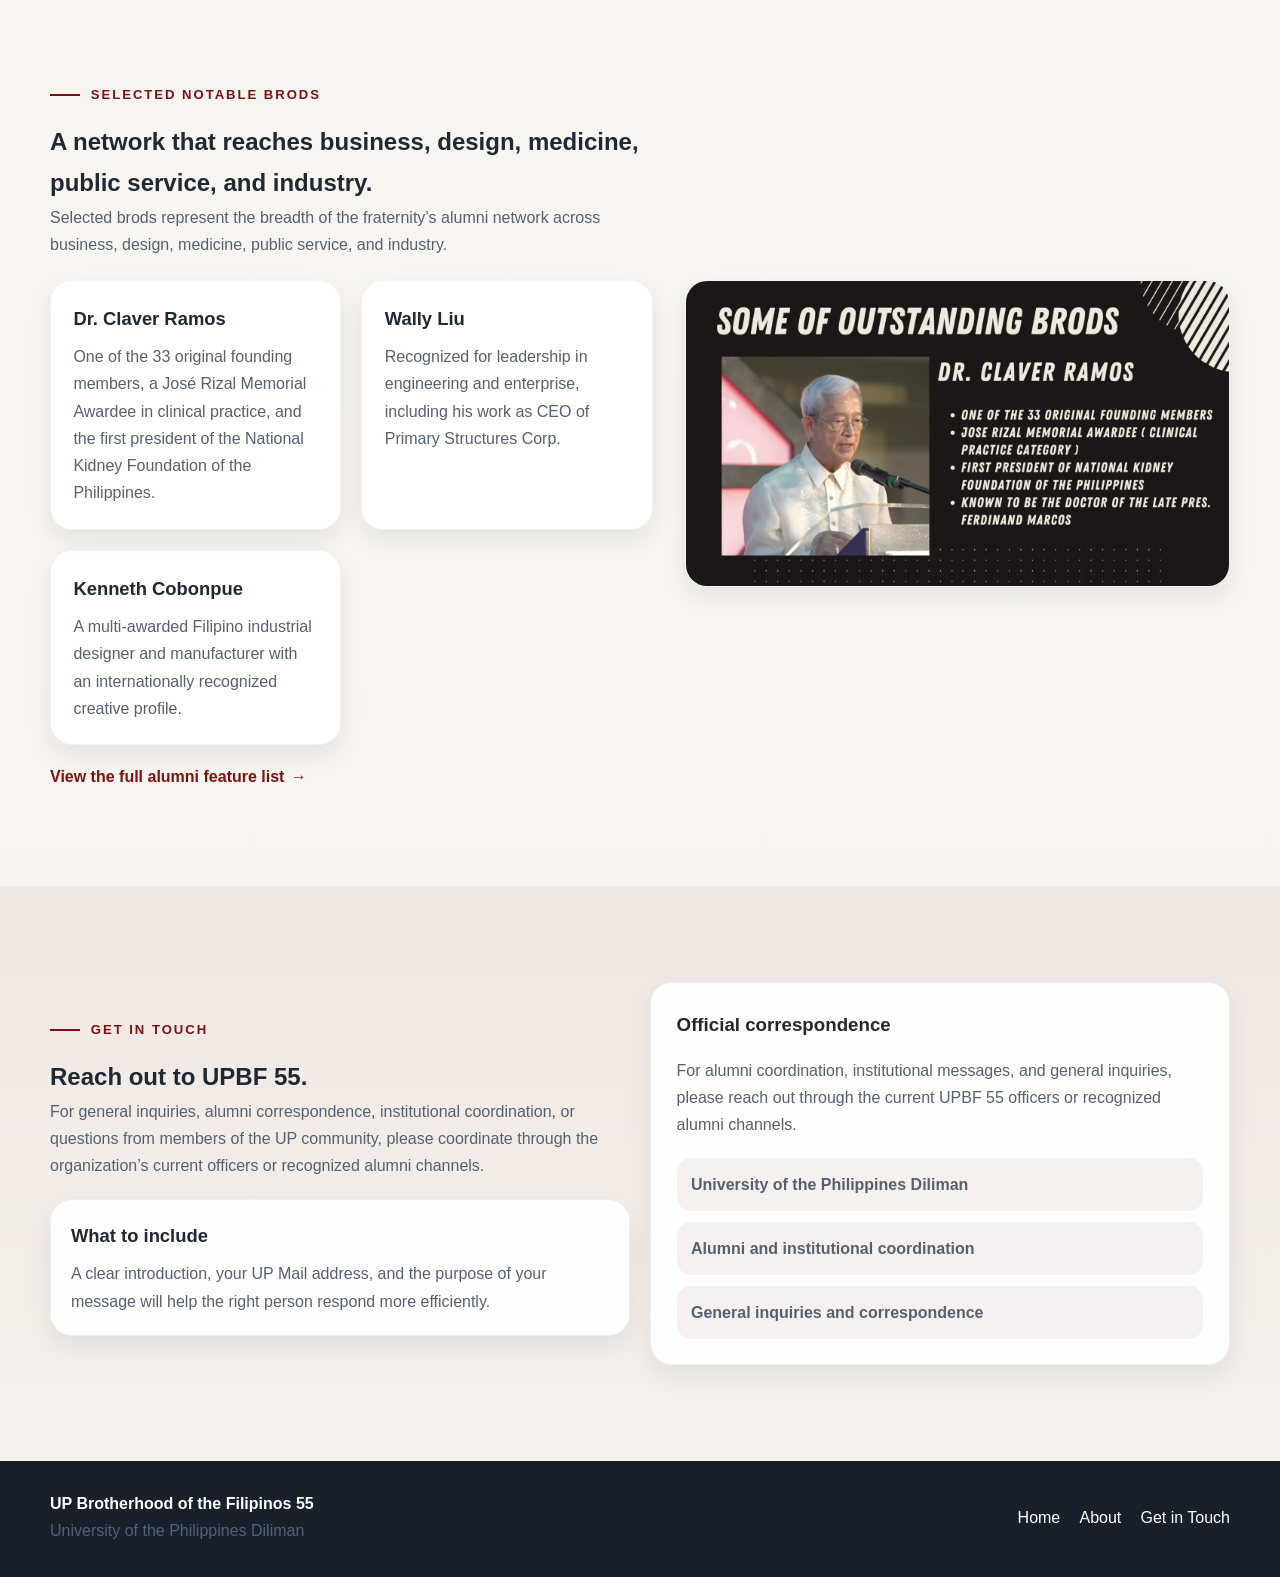
==== commit 1393d6a0: "Add files via upload" ====
--- a/index.html
+++ b/index.html
@@ -1,298 +1,283 @@
 <!DOCTYPE html>
+
 <html lang="en">
 <head>
-  <meta charset="UTF-8">
-  <meta name="viewport" content="width=device-width, initial-scale=1.0">
-  <meta name="description" content="UP Brotherhood of the Filipinos 55 at the University of the Philippines Diliman — a historic brotherhood shaped by fellowship, scholarship, service, and continuity across generations.">
-  <title>UP Brotherhood of the Filipinos 55 | Home</title>
-  <link rel="stylesheet" href="style.css">
+<meta charset="utf-8"/>
+<meta content="width=device-width, initial-scale=1.0" name="viewport"/>
+<meta content="A historic brotherhood at the University of the Philippines Diliman, shaped by fellowship, character, service, and continuity across generations." name="description"/>
+<title>UP Brotherhood of the Filipinos 55 | UP Diliman</title>
+<link href="website_icon.png" rel="icon" type="image/png"/>
+<link href="website_icon.png" rel="apple-touch-icon"/>
+<link href="style.css" rel="stylesheet"/>
+<link href="https://up-pinoy55.com/" rel="canonical"/>
+<meta content="#7b1113" name="theme-color"/>
+<meta content="UP Brotherhood of the Filipinos 55" property="og:site_name"/>
+<meta content="website" property="og:type"/>
+<meta content="https://up-pinoy55.com/" property="og:url"/>
+<meta content="UP Brotherhood of the Filipinos 55 | UP Diliman" property="og:title"/>
+<meta content="A historic brotherhood at the University of the Philippines Diliman, shaped by fellowship, character, service, and continuity across generations." property="og:description"/>
+<meta content="https://up-pinoy55.com/social-preview.jpg?v=20260523" property="og:image"/>
+<meta content="https://up-pinoy55.com/social-preview.jpg?v=20260523" property="og:image:secure_url"/>
+<meta content="image/jpeg" property="og:image:type"/>
+<meta content="1200" property="og:image:width"/>
+<meta content="630" property="og:image:height"/>
+<meta content="UP Brotherhood of the Filipinos 55 archival image and organization identity." property="og:image:alt"/>
+<meta content="summary_large_image" name="twitter:card"/>
+<meta content="UP Brotherhood of the Filipinos 55 | UP Diliman" name="twitter:title"/>
+<meta content="A historic brotherhood at the University of the Philippines Diliman, shaped by fellowship, character, service, and continuity across generations." name="twitter:description"/>
+<meta content="https://up-pinoy55.com/social-preview.jpg?v=20260523" name="twitter:image"/>
+<meta content="UP Brotherhood of the Filipinos 55 archival image and organization identity." name="twitter:image:alt"/>
 </head>
 <body>
-  <a class="skip-link" href="#main-content">Skip to content</a>
-
-  <header class="site-header">
-    <div class="container nav-shell">
-      <a class="brand" href="index.html" aria-label="UP Brotherhood of the Filipinos 55 home page">
-        <img src="logo.jpg" alt="UP Brotherhood of the Filipinos 55 logo">
-        <span class="brand__text">
-          <span class="brand__title">UP Brotherhood of the Filipinos 55</span>
-          <span class="brand__sub">University of the Philippines Diliman</span>
-        </span>
-      </a>
-
-      <input class="nav-toggle" type="checkbox" id="nav-toggle" aria-label="Toggle navigation menu">
-      <label class="nav-toggle-label" for="nav-toggle" aria-hidden="true">
-        <span></span>
-        <span></span>
-        <span></span>
-      </label>
-
-      <nav class="site-nav" aria-label="Primary navigation">
-        <ul>
-          <li><a href="index.html" aria-current="page">Home</a></li>
-          <li><a href="about.html">About</a></li>
-          <li><a href="#contact">Get in Touch</a></li>
-        </ul>
-      </nav>
-    </div>
-  </header>
-
-  <main id="main-content">
-    <section class="hero-section">
-      <div class="container hero-grid">
-        <div class="hero-copy">
-          <span class="eyebrow">UPBF 55</span>
-          <h1>A historic brotherhood at UP Diliman, built on fellowship, character, and continuity.</h1>
-          <p class="hero-lead">
+<a class="skip-link" href="#main-content">Skip to content</a>
+<header class="site-header">
+<div class="container nav-shell">
+<a aria-label="UP Brotherhood of the Filipinos 55 home page" class="brand" href="index.html">
+<img alt="UP Brotherhood of the Filipinos 55 logo" decoding="async" height="2048" src="logo.jpg" width="2048"/>
+<span class="brand__text">
+<span class="brand__title">UP Brotherhood of the Filipinos 55</span>
+<span class="brand__sub">University of the Philippines Diliman</span>
+</span>
+</a>
+<input aria-controls="primary-navigation" class="nav-toggle visually-hidden" id="nav-toggle" type="checkbox"/>
+<label aria-label="Toggle navigation menu" class="nav-toggle-label" for="nav-toggle">
+<span></span>
+<span></span>
+<span></span>
+</label>
+<nav aria-label="Primary navigation" class="site-nav" id="primary-navigation">
+<ul>
+<li><a aria-current="page" href="index.html">Home</a></li>
+<li><a href="about.html">About</a></li>
+<li><a href="#contact">Get in Touch</a></li>
+</ul>
+</nav>
+</div>
+</header>
+<main id="main-content">
+<section class="hero-section">
+<div class="container hero-grid">
+<div class="hero-copy">
+<span class="eyebrow">UPBF 55</span>
+<h1>A historic brotherhood at UP Diliman, built on fellowship, character, and continuity.</h1>
+<p class="hero-lead">
             The UP Brotherhood of the Filipinos 55 stands as a long-standing community within the University of the Philippines Diliman,
             shaped by shared heritage, enduring brotherhood, and a commitment to growth that extends from campus life into professional and public service.
           </p>
-          <div class="hero-actions">
-            <a class="button button--primary" href="about.html">Read the Story</a>
-            <a class="button button--secondary" href="#contact">Send an Inquiry</a>
-          </div>
-          <ul class="hero-meta" aria-label="Key facts">
-            <li>Established through 33 Original Filipinos</li>
-            <li>Rooted in UP Diliman history</li>
-            <li>Guided by mission, values, and lasting fraternity</li>
-          </ul>
-        </div>
-
-        <figure class="hero-visual card card--image">
-          <img src="viber_image_2026-03-21_21-00-17-931.jpg" alt="Historic UP Brotherhood of the Filipinos 55 group portrait beneath a large FILIPINOS backdrop.">
-          <figcaption>
+<div class="hero-actions">
+<a class="button button--primary" href="about.html">Read the Story</a>
+<a class="button button--secondary" href="#contact">Send an Inquiry</a>
+</div>
+<ul aria-label="Key facts" class="hero-meta">
+<li>Established through 33 Original Filipinos</li>
+<li>Rooted in UP Diliman history</li>
+<li>Guided by mission, values, and lasting fraternity</li>
+</ul>
+</div>
+<figure class="hero-visual card card--image">
+<img alt="Historic UP Brotherhood of the Filipinos 55 group portrait beneath a large FILIPINOS backdrop." decoding="async" fetchpriority="high" height="832" src="viber_image_2026-03-21_21-00-17-931.jpg" width="1266"/>
+<figcaption>
             A legacy remembered through archival images, shared milestones, and generations of brods who continue to carry the name of UPBF 55 forward.
           </figcaption>
-        </figure>
-      </div>
-    </section>
-
-    <section class="section section--compact">
-      <div class="container">
-        <div class="stat-grid">
-          <article class="card stat-card lift-card">
-            <span class="stat-card__value">26 May 1956</span>
-            <p>The planning materials trace the brotherhood’s formation to May 26, 1956 at the Men’s South Dorm of the UP Diliman campus.</p>
-          </article>
-          <article class="card stat-card lift-card">
-            <span class="stat-card__value">33 Original Filipinos</span>
-            <p>The organization’s founding story is anchored in a clearly remembered beginning, giving the brotherhood a strong sense of continuity and identity.</p>
-          </article>
-          <article class="card stat-card lift-card">
-            <span class="stat-card__value">UP Diliman</span>
-            <p>Its public identity is inseparable from the university: academic life, campus community, and fraternity across batches and generations.</p>
-          </article>
-        </div>
-      </div>
-    </section>
-
-    <section class="section">
-      <div class="container split-layout split-layout--balanced">
-        <div>
-          <span class="eyebrow">Who we are</span>
-          <h2>A brotherhood shaped by heritage and directed toward meaningful contribution.</h2>
-          <p>
-            UPBF 55 is publicly presented as a fraternity that values belonging, maturity, and responsibility. Its story is not only about founding dates and old photographs,
+</figure>
+</div>
+</section>
+<section class="section section--compact">
+<div class="container">
+<div class="stat-grid">
+<article class="card stat-card lift-card">
+<span class="stat-card__value">26 May 1956</span>
+<p>The brotherhood traces its formation to May 26, 1956 at the Men&rsquo;s South Dorm of the UP Diliman campus.</p>
+</article>
+<article class="card stat-card lift-card">
+<span class="stat-card__value">33 Original Filipinos</span>
+<p>The organization&rsquo;s founding story is anchored in a clearly remembered beginning, giving the brotherhood a strong sense of continuity and identity.</p>
+</article>
+<article class="card stat-card lift-card">
+<span class="stat-card__value">UP Diliman</span>
+<p>Its public identity is inseparable from the university: academic life, campus community, and fraternity across batches and generations.</p>
+</article>
+</div>
+</div>
+</section>
+<section class="section">
+<div class="container split-layout split-layout--balanced">
+<div>
+<span class="eyebrow">Who we are</span>
+<h2>A brotherhood shaped by heritage and directed toward meaningful contribution.</h2>
+<p>
+            UPBF 55 is a fraternity that values belonging, maturity, and responsibility. Its story is not only about founding dates and old photographs,
             but about the kind of relationships it seeks to cultivate: relationships built on trust, counsel, loyalty, and long memory.
           </p>
-          <p>
-            The planning materials also reflect the brotherhood’s historic roots in serving the male Bisayà student community of UP Diliman while building programs that benefit its members,
+<p>
+            Its historical roots include service to the male Bisay&agrave; student community of UP Diliman, alongside programs that support members,
             strengthen the organization, and contribute to Philippine society more broadly.
           </p>
-        </div>
-
-        <figure class="card card--image lift-card">
-          <img src="2.svg" alt="Graphic slide titled What is UP Pinoy, summarizing the formation of the UP Brotherhood of the Filipinos 55.">
-        </figure>
-      </div>
-    </section>
-
-    <section class="section section--tint">
-      <div class="container">
-        <div class="section-head">
-          <span class="eyebrow">Mission and values</span>
-          <h2>Brotherhood that is meant to be lived, not merely stated.</h2>
-          <p>
-            The materials define UPBF 55 through a mission of enriching campus life and through values that place character at the center of fraternity life.
-          </p>
-        </div>
-
-        <div class="value-grid">
-          <article class="card value-card lift-card">
-            <span class="pill">Mission</span>
-            <h3>Campus life with depth</h3>
-            <p>
+</div>
+<figure class="card card--image lift-card card--slide">
+<img alt="Graphic titled What is UP Pinoy, summarizing the formation of the UP Brotherhood of the Filipinos 55." decoding="async" height="810" loading="lazy" src="2.webp" width="1440"/>
+</figure>
+</div>
+</section>
+<section class="section section--tint">
+<div class="container">
+<div class="section-head">
+<span class="eyebrow">Mission and values</span>
+<h2>Brotherhood that is meant to be lived, not merely stated.</h2>
+<p>
+            UPBF 55 is guided by a mission of enriching campus life and by values that place character at the center of fraternity life.
+          </p>
+</div>
+<div class="value-grid">
+<article class="card value-card lift-card">
+<span class="pill">Mission</span>
+<h3>Campus life with depth</h3>
+<p>
               To provide meaningful opportunities that enrich the UP Diliman experience and make fraternity life an avenue for support, growth, and continuity.
             </p>
-          </article>
-          <article class="card value-card lift-card">
-            <span class="pill">Brotherhood</span>
-            <p>
+</article>
+<article class="card value-card lift-card">
+<span class="pill">Brotherhood</span>
+<p>
               Members are called to listen well, give counsel with sincerity, and assist one another in a culture of real camaraderie.
             </p>
-          </article>
-          <article class="card value-card lift-card">
-            <span class="pill">Loyalty</span>
-            <p>
+</article>
+<article class="card value-card lift-card">
+<span class="pill">Loyalty</span>
+<p>
               Loyalty is expressed through fairness, truthfulness, and a steady commitment to one another in both word and deed.
             </p>
-          </article>
-          <article class="card value-card lift-card">
-            <span class="pill">Determination</span>
-            <p>
+</article>
+<article class="card value-card lift-card">
+<span class="pill">Determination</span>
+<p>
               Determination means seeing worthwhile tasks through, whether they are difficult, ordinary, immediate, or long in the making.
             </p>
-          </article>
-        </div>
-      </div>
-    </section>
-
-    <section class="section" id="heritage">
-      <div class="container">
-        <div class="section-head">
-          <span class="eyebrow">Heritage and continuity</span>
-          <h2>From archival portraits to present-day gatherings, the story remains active.</h2>
-          <p>
-            A credible fraternity website should make its continuity visible. UPBF 55’s materials do that through historic group photographs, milestone images, and present-day activity slides that show the brotherhood as a living network.
-          </p>
-        </div>
-
-        <div class="gallery-grid gallery-grid--feature">
-          <figure class="card card--image lift-card gallery-grid__lead">
-            <img src="viber_image_2026-03-21_21-00-18-079.jpg" alt="Historic formation-style photograph of UPBF 55 members arranged in suits on an open campus field.">
-            <figcaption>
-              <strong>Historic formation.</strong>
-              A formal image that communicates discipline, identity, and shared pride in belonging.
-            </figcaption>
-          </figure>
-
-          <figure class="card card--image lift-card">
-            <img src="viber_image_2026-03-21_21-00-18-046.jpg" alt="UPBF 55 members holding a championship trophy and residence hall banner in a historic indoor photo.">
-            <figcaption>
-              <strong>Achievement and camaraderie.</strong>
-              Brotherhood is also remembered through competition, teamwork, and everyday batch victories.
-            </figcaption>
-          </figure>
-
-          <figure class="card card--image lift-card">
-            <img src="viber_image_2026-03-21_21-00-18-173.jpg" alt="Large indoor UPBF 55 gathering showing members smiling together during a social event.">
-            <figcaption>
-              <strong>Warm fraternity life.</strong>
-              The strongest public impression comes from the visible ease, joy, and familiarity among brods.
-            </figcaption>
-          </figure>
-        </div>
-      </div>
-    </section>
-
-    <section class="section section--dark">
-      <div class="container">
-        <div class="section-head section-head--light">
-          <span class="eyebrow eyebrow--light">Recent activity</span>
-          <h2>Contemporary images that show the brotherhood in motion.</h2>
-          <p>
-            Recent materials highlight fellowship, service, and alumni connection — proof that the fraternity’s heritage continues to be expressed in present-day work and gatherings.
-          </p>
-        </div>
-
-        <div class="activity-preview-grid">
-          <figure class="card card--image card--dark lift-card">
-            <img src="6.svg" alt="Slide showing the UPBF 55 2023 Foundation Day group photo.">
-            <figcaption>2023 Foundation Day</figcaption>
-          </figure>
-          <figure class="card card--image card--dark lift-card">
-            <img src="7.svg" alt="Slide showing the UPBF 55 2023 Samboan Cebu invasion group photo.">
-            <figcaption>2023 Samboan Cebu Invasion</figcaption>
-          </figure>
-          <figure class="card card--image card--dark lift-card">
-            <img src="8.svg" alt="Slide showing the UPBF 55 donation activity in Samboan.">
-            <figcaption>Community Donations in Samboan</figcaption>
-          </figure>
-        </div>
-      </div>
-    </section>
-
-    <section class="section">
-      <div class="container split-layout split-layout--balanced">
-        <div>
-          <span class="eyebrow">Selected notable brods</span>
-          <h2>A network that reaches business, design, medicine, public service, and industry.</h2>
-          <p>
-            The planning deck highlights distinguished brods whose careers underscore the breadth of the fraternity’s alumni network and the long-term value of intergenerational connection.
-          </p>
-          <div class="mini-profile-list">
-            <article class="mini-profile card lift-card">
-              <h3>Dr. Claver Ramos</h3>
-              <p>Featured as one of the 33 original founding members, a José Rizal Memorial Awardee in clinical practice, and the first president of the National Kidney Foundation of the Philippines.</p>
-            </article>
-            <article class="mini-profile card lift-card">
-              <h3>Wally Liu</h3>
-              <p>Highlighted in the materials for leadership in engineering and enterprise, including his work as CEO of Primary Structures Corp.</p>
-            </article>
-            <article class="mini-profile card lift-card">
-              <h3>Kenneth Cobonpue</h3>
-              <p>Recognized in the deck as a multi-awarded Filipino industrial designer and manufacturer.</p>
-            </article>
-          </div>
-          <a class="text-link" href="about.html#notable-brods">View the full alumni feature list</a>
-        </div>
-
-        <figure class="card card--image lift-card">
-          <img src="13.svg" alt="Slide featuring notable brod Dr. Claver Ramos and his accomplishments.">
-        </figure>
-      </div>
-    </section>
-
-    <section class="section section--tint contact-section" id="contact">
-      <div class="container contact-grid">
-        <div>
-          <span class="eyebrow">Get in touch</span>
-          <h2>Reach out to UPBF 55.</h2>
-          <p>
+</article>
+</div>
+</div>
+</section>
+<section class="section" id="heritage">
+<div class="container">
+<div class="section-head">
+<span class="eyebrow">Heritage and continuity</span>
+<h2>From archival portraits to present-day gatherings, the story remains active.</h2>
+<p>
+            Historic group photographs, milestone images, and present-day activities show the brotherhood as a living network with an active sense of continuity.
+          </p>
+</div>
+<div class="gallery-grid gallery-grid--feature">
+<figure class="card card--image lift-card gallery-grid__lead">
+<img alt="Historic formation-style photograph of UPBF 55 members arranged in suits on an open campus field." decoding="async" height="848" loading="lazy" src="viber_image_2026-03-21_21-00-18-079.jpg" width="1251"/>
+<figcaption><strong>Historic formation.</strong> A formal image of collective identity and shared pride.</figcaption>
+</figure>
+<figure class="card card--image lift-card">
+<img alt="UPBF 55 members holding a championship trophy and residence hall banner in a historic indoor photo." decoding="async" height="896" loading="lazy" src="viber_image_2026-03-21_21-00-18-046.jpg" width="1195"/>
+<figcaption><strong>Achievement and camaraderie.</strong> A remembered moment of competition, teamwork, and fraternity life.</figcaption>
+</figure>
+<figure class="card card--image lift-card">
+<img alt="Large indoor UPBF 55 gathering showing members smiling together during a social event." decoding="async" height="880" loading="lazy" src="viber_image_2026-03-21_21-00-18-173.jpg" width="1210"/>
+<figcaption><strong>Fraternity life.</strong> A gathering that reflects fellowship across generations.</figcaption>
+</figure>
+</div>
+</div>
+</section>
+<section class="section section--dark">
+<div class="container">
+<div class="section-head section-head--light">
+<span class="eyebrow eyebrow--light">Recent activity</span>
+<h2>Contemporary images that show the brotherhood in motion.</h2>
+<p>
+            Recent activities highlight fellowship, service, and alumni connection, carrying the fraternity&rsquo;s heritage into present-day work and gatherings.
+          </p>
+</div>
+<div class="activity-preview-grid">
+<figure class="card card--image card--dark lift-card card--slide">
+<img alt="UPBF 55 2023 Foundation Day group photo." decoding="async" height="810" loading="lazy" src="6.webp" width="1440"/>
+<figcaption>2023 Foundation Day</figcaption>
+</figure>
+<figure class="card card--image card--dark lift-card card--slide">
+<img alt="UPBF 55 2023 Samboan Cebu invasion group photo." decoding="async" height="810" loading="lazy" src="7.webp" width="1440"/>
+<figcaption>2023 Samboan Cebu Invasion</figcaption>
+</figure>
+<figure class="card card--image card--dark lift-card card--slide">
+<img alt="UPBF 55 donation activity in Samboan." decoding="async" height="810" loading="lazy" src="8.webp" width="1440"/>
+<figcaption>Community Donations in Samboan</figcaption>
+</figure>
+</div>
+</div>
+</section>
+<section class="section">
+<div class="container split-layout split-layout--balanced">
+<div>
+<span class="eyebrow">Selected notable brods</span>
+<h2>A network that reaches business, design, medicine, public service, and industry.</h2>
+<p>
+            Selected brods represent the breadth of the fraternity&rsquo;s alumni network across business, design, medicine, public service, and industry.
+          </p>
+<div class="mini-profile-list">
+<article class="mini-profile card lift-card">
+<h3>Dr. Claver Ramos</h3>
+<p>One of the 33 original founding members, a Jos&eacute; Rizal Memorial Awardee in clinical practice, and the first president of the National Kidney Foundation of the Philippines.</p>
+</article>
+<article class="mini-profile card lift-card">
+<h3>Wally Liu</h3>
+<p>Recognized for leadership in engineering and enterprise, including his work as CEO of Primary Structures Corp.</p>
+</article>
+<article class="mini-profile card lift-card">
+<h3>Kenneth Cobonpue</h3>
+<p>A multi-awarded Filipino industrial designer and manufacturer with an internationally recognized creative profile.</p>
+</article>
+</div>
+<a class="text-link" href="about.html#notable-brods">View the full alumni feature list</a>
+</div>
+<figure class="card card--image lift-card card--slide">
+<img alt="Notable brod Dr. Claver Ramos and his accomplishments." decoding="async" height="810" loading="lazy" src="13.webp" width="1440"/>
+</figure>
+</div>
+</section>
+<section class="section section--tint contact-section" id="contact">
+<div class="container contact-grid">
+<div>
+<span class="eyebrow">Get in touch</span>
+<h2>Reach out to UPBF 55.</h2>
+<p>
             For general inquiries, alumni correspondence, institutional coordination, or questions from members of the UP community,
-            you may send a message through the form below.
-          </p>
-          <div class="contact-note card">
-            <h3>What to include</h3>
-            <p>
+            please coordinate through the organization&rsquo;s current officers or recognized alumni channels.
+          </p>
+<div class="contact-note card">
+<h3>What to include</h3>
+<p>
               A clear introduction, your UP Mail address, and the purpose of your message will help the right person respond more efficiently.
             </p>
-          </div>
-        </div>
-
-        <form class="card contact-form" method="post">
-          <div class="form-group">
-            <label for="name">Name</label>
-            <input id="name" name="name" type="text" autocomplete="name" required>
-          </div>
-          <div class="form-group">
-            <label for="email">UP Mail</label>
-            <input id="email" name="email" type="email" autocomplete="email" required>
-          </div>
-          <div class="form-group">
-            <label for="message">Message</label>
-            <textarea id="message" name="message" rows="6" required></textarea>
-          </div>
-          <button class="button button--primary button--full" type="submit">Send Message</button>
-        </form>
-      </div>
-    </section>
-  </main>
-
-  <footer class="site-footer">
-    <div class="container footer-shell">
-      <div>
-        <strong>UP Brotherhood of the Filipinos 55</strong>
-        <p>University of the Philippines Diliman</p>
-      </div>
-      <nav aria-label="Footer navigation">
-        <ul class="footer-nav">
-          <li><a href="index.html">Home</a></li>
-          <li><a href="about.html">About</a></li>
-          <li><a href="#contact">Get in Touch</a></li>
-        </ul>
-      </nav>
-    </div>
-  </footer>
+</div>
+</div>
+<div class="card contact-panel">
+<h3>Official correspondence</h3>
+<p>For alumni coordination, institutional messages, and general inquiries, please reach out through the current UPBF 55 officers or recognized alumni channels.</p>
+<div class="contact-panel__meta">
+<span>University of the Philippines Diliman</span>
+<span>Alumni and institutional coordination</span>
+<span>General inquiries and correspondence</span>
+</div>
+</div>
+</div>
+</section>
+</main>
+<footer class="site-footer">
+<div class="container footer-shell">
+<div>
+<strong>UP Brotherhood of the Filipinos 55</strong>
+<p>University of the Philippines Diliman</p>
+</div>
+<nav aria-label="Footer navigation">
+<ul class="footer-nav">
+<li><a href="index.html">Home</a></li>
+<li><a href="about.html">About</a></li>
+<li><a href="#contact">Get in Touch</a></li>
+</ul>
+</nav>
+</div>
+</footer>
 </body>
 </html>
--- a/style.css
+++ b/style.css
@@ -77,6 +77,18 @@
   list-style: none;
 }
 
+.visually-hidden {
+  position: absolute;
+  width: 1px;
+  height: 1px;
+  padding: 0;
+  margin: -1px;
+  overflow: hidden;
+  clip-path: inset(50%);
+  white-space: nowrap;
+  border: 0;
+}
+
 p {
   color: var(--ink-soft);
 }
@@ -153,7 +165,7 @@
 }
 
 .nav-toggle {
-  display: none;
+  position: absolute;
 }
 
 .nav-toggle-label {
@@ -176,6 +188,11 @@
   height: 2px;
   background: var(--ink);
   border-radius: 999px;
+}
+
+.nav-toggle:focus-visible + .nav-toggle-label {
+  outline: 3px solid rgba(123, 17, 19, 0.45);
+  outline-offset: 4px;
 }
 
 .site-nav {
@@ -431,6 +448,17 @@
   object-fit: cover;
 }
 
+.card--slide img {
+  aspect-ratio: 16 / 9;
+  height: auto;
+  object-fit: contain;
+  background: var(--white);
+}
+
+.card--dark.card--slide img {
+  background: #171d24;
+}
+
 .card--image figcaption {
   padding: 1rem 1.1rem 1.15rem;
   color: var(--ink-soft);
@@ -539,6 +567,12 @@
   object-fit: cover;
 }
 
+.profile-card.card--slide img {
+  height: auto;
+  object-fit: contain;
+  background: var(--white);
+}
+
 .profile-card > div {
   padding: 0 1.2rem 1.2rem;
 }
@@ -549,12 +583,39 @@
 
 .contact-note {
   margin-top: 1.25rem;
+}
+
+.contact-panel {
+  display: grid;
+  gap: 1rem;
+  padding: 1.6rem;
+}
+
+.contact-panel__meta {
+  display: grid;
+  gap: 0.7rem;
+  margin-top: 0.25rem;
+}
+
+.contact-panel__meta span {
+  display: block;
+  padding: 0.8rem 0.9rem;
+  border-radius: 14px;
+  background: rgba(123, 17, 19, 0.06);
+  color: var(--ink-soft);
+  font-weight: 700;
 }
 
 .contact-form {
   display: grid;
   gap: 1rem;
   padding: 1.4rem;
+}
+
+.form-helper {
+  color: var(--ink-muted);
+  font-size: 0.92rem;
+  line-height: 1.55;
 }
 
 .form-group {
@@ -773,3 +834,27 @@
     padding-bottom: 3rem;
   }
 }
+
+
+@media (prefers-reduced-motion: reduce) {
+  html {
+    scroll-behavior: auto;
+  }
+
+  *,
+  *::before,
+  *::after {
+    transition-duration: 0.01ms !important;
+    animation-duration: 0.01ms !important;
+    animation-iteration-count: 1 !important;
+  }
+
+  .lift-card:hover,
+  .lift-card:focus-within,
+  .button:hover,
+  .button:focus-visible,
+  .text-link:hover,
+  .text-link:focus-visible {
+    transform: none;
+  }
+}
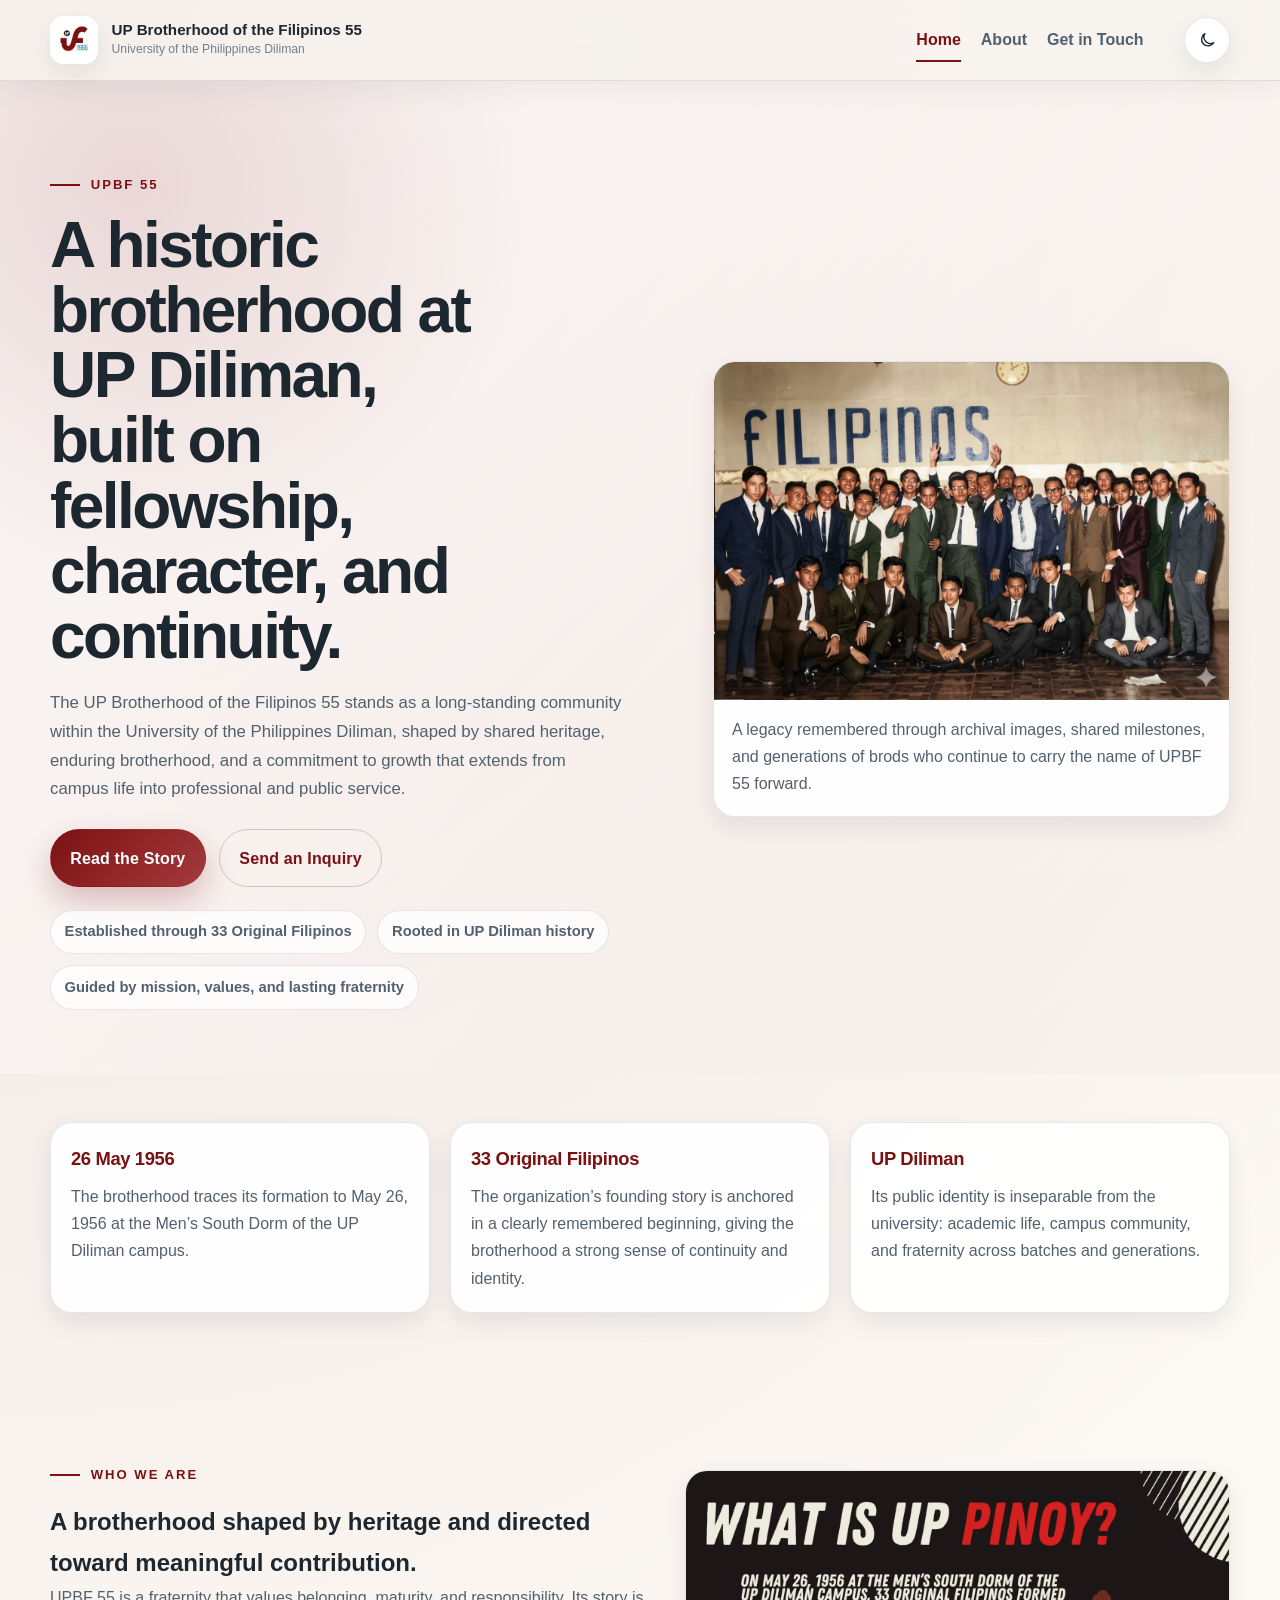
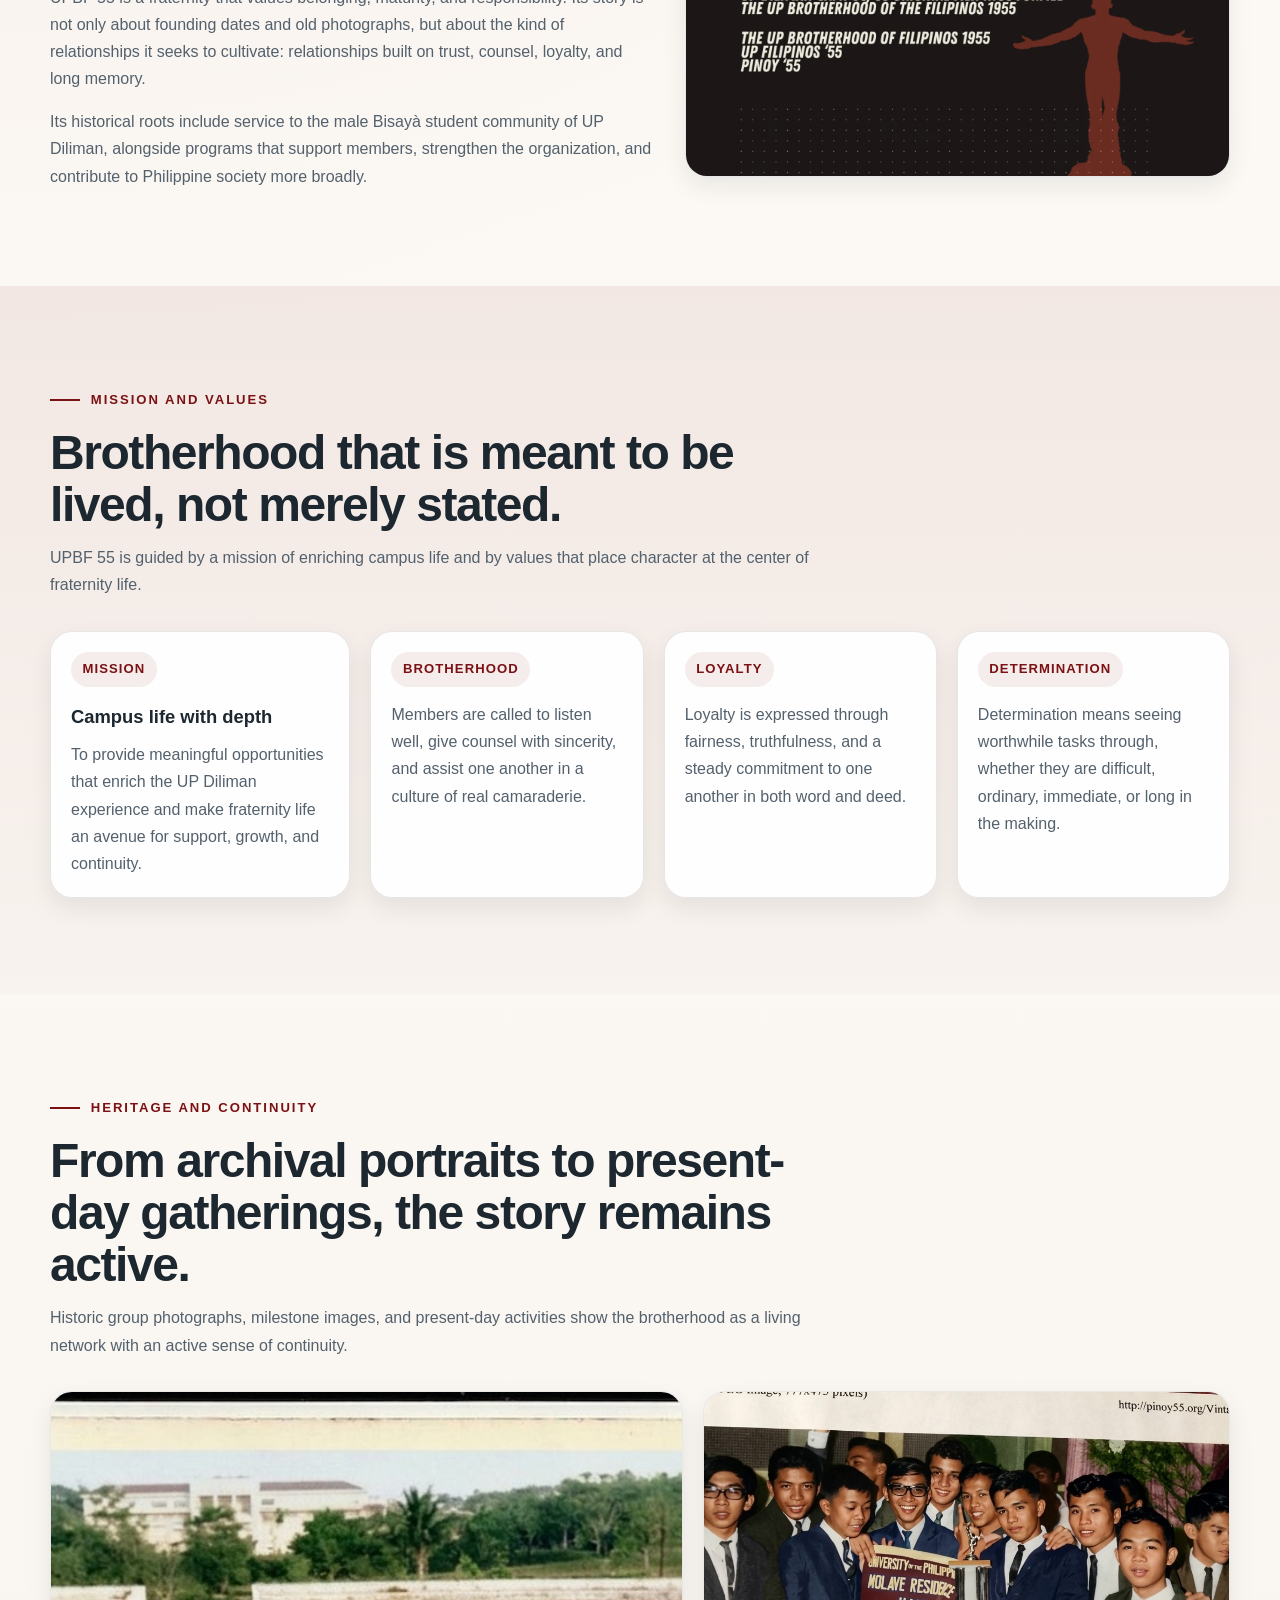
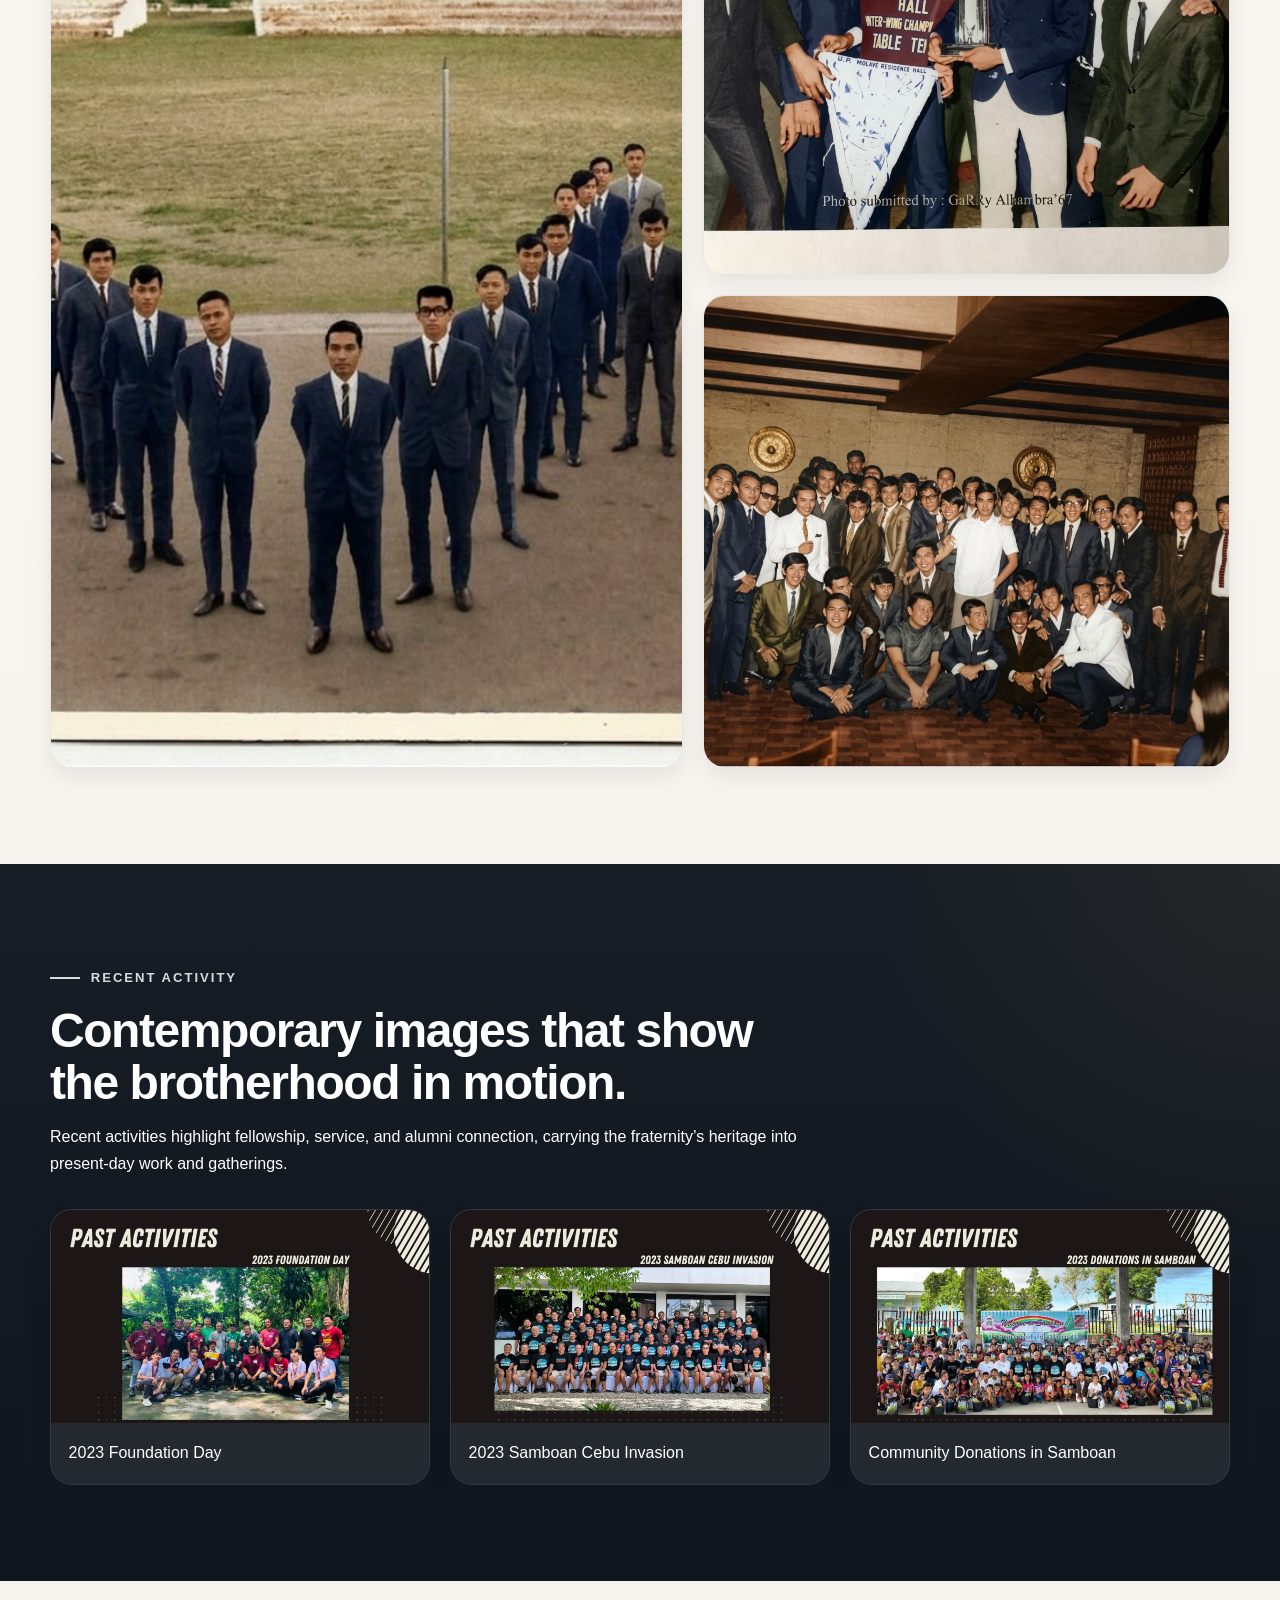
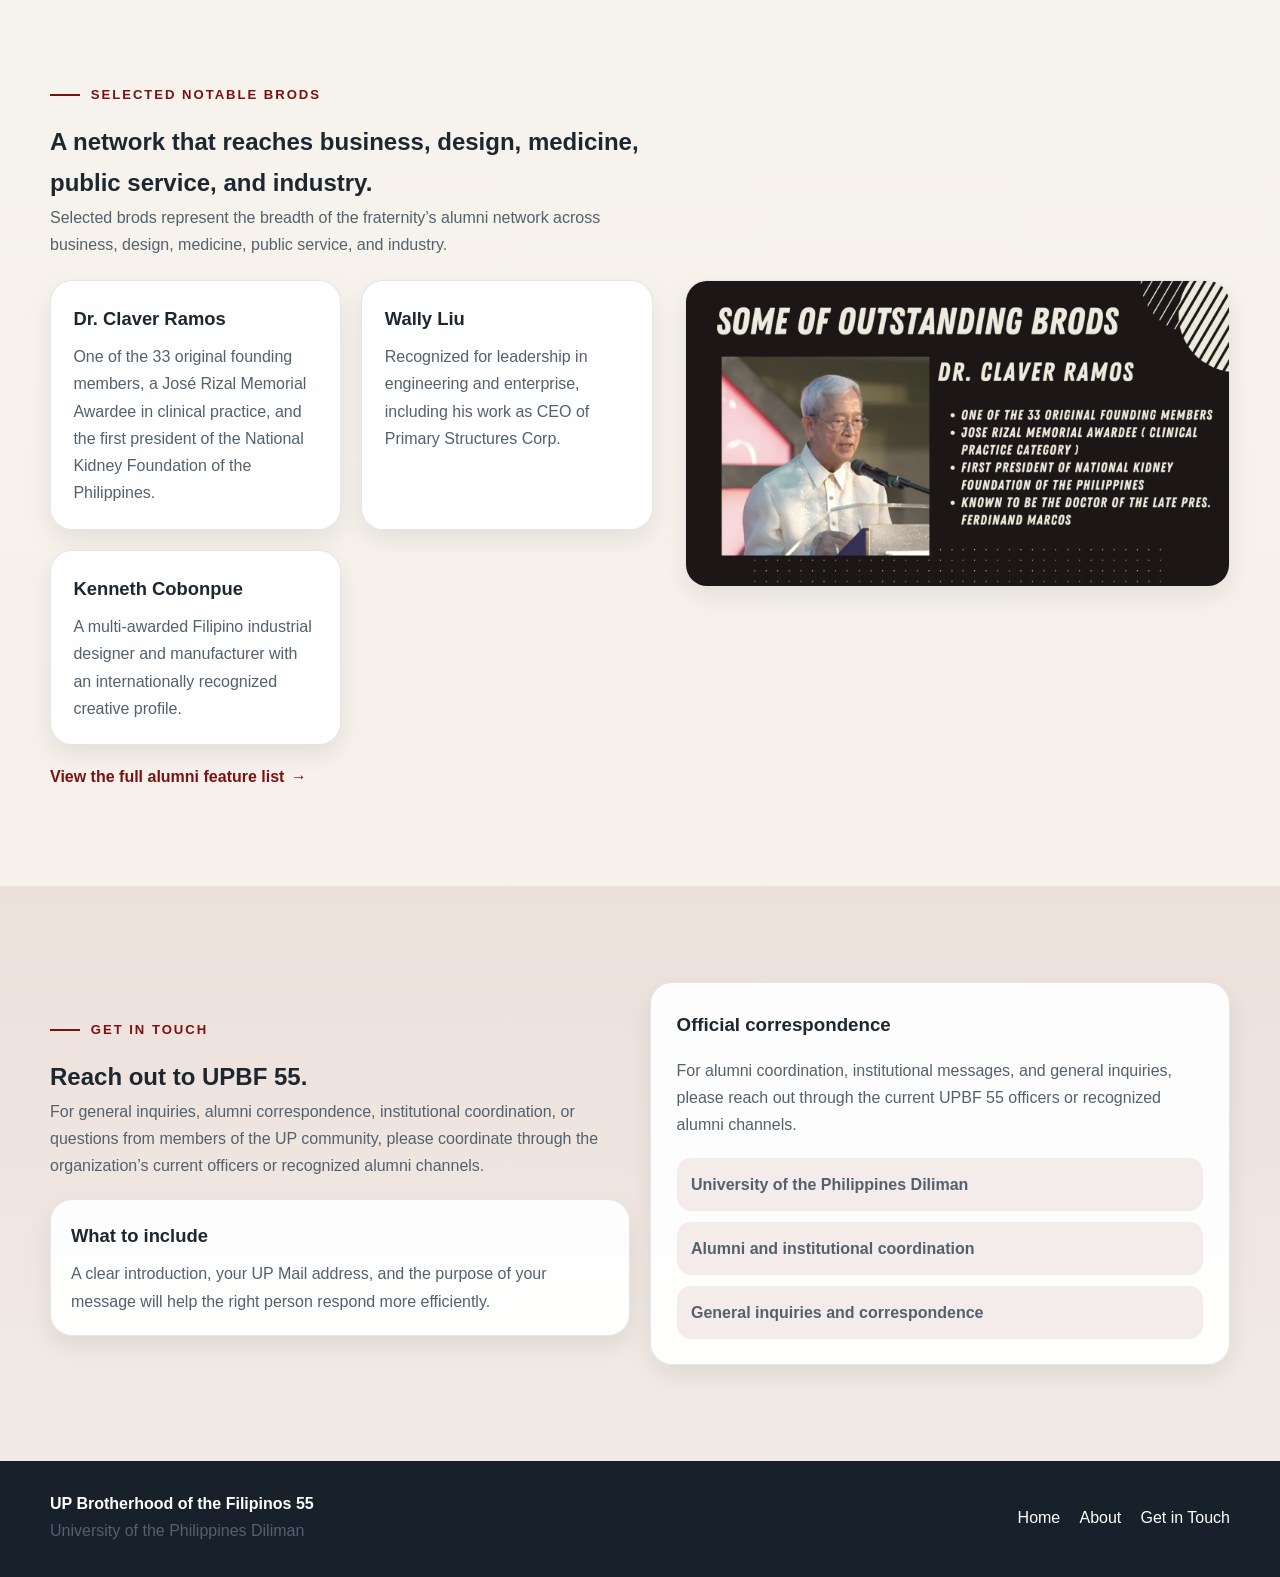
==== commit 5c3eddf4: "Add files via upload" ====
--- a/index.html
+++ b/index.html
@@ -8,7 +8,19 @@
 <title>UP Brotherhood of the Filipinos 55 | UP Diliman</title>
 <link href="website_icon.png" rel="icon" type="image/png"/>
 <link href="website_icon.png" rel="apple-touch-icon"/>
+<script>
+  (() => {
+    try {
+      const savedTheme = localStorage.getItem("upbf-theme");
+      const systemTheme = window.matchMedia("(prefers-color-scheme: dark)").matches ? "dark" : "light";
+      document.documentElement.dataset.theme = savedTheme === "dark" || savedTheme === "light" ? savedTheme : systemTheme;
+    } catch {
+      document.documentElement.dataset.theme = "light";
+    }
+  })();
+</script>
 <link href="style.css" rel="stylesheet"/>
+<script defer src="theme.js"></script>
 <link href="https://up-pinoy55.com/" rel="canonical"/>
 <meta content="#7b1113" name="theme-color"/>
 <meta content="UP Brotherhood of the Filipinos 55" property="og:site_name"/>
@@ -39,6 +51,16 @@
 <span class="brand__sub">University of the Philippines Diliman</span>
 </span>
 </a>
+<button aria-label="Switch to dark mode" aria-pressed="false" class="theme-toggle" data-theme-toggle type="button">
+<svg aria-hidden="true" class="theme-toggle__icon theme-toggle__icon--sun" fill="none" viewBox="0 0 24 24">
+<circle cx="12" cy="12" r="3.5"></circle>
+<path d="M12 2.5v2M12 19.5v2M21.5 12h-2M4.5 12h-2M18.72 5.28l-1.41 1.41M6.69 17.31l-1.41 1.41M18.72 18.72l-1.41-1.41M6.69 6.69 5.28 5.28"></path>
+</svg>
+<svg aria-hidden="true" class="theme-toggle__icon theme-toggle__icon--moon" fill="none" viewBox="0 0 24 24">
+<path d="M20.5 15.1A8.5 8.5 0 0 1 8.9 3.5 8.5 8.5 0 1 0 20.5 15.1Z"></path>
+</svg>
+<span class="visually-hidden" data-theme-label>Switch to dark mode</span>
+</button>
 <input aria-controls="primary-navigation" class="nav-toggle visually-hidden" id="nav-toggle" type="checkbox"/>
 <label aria-label="Toggle navigation menu" class="nav-toggle-label" for="nav-toggle">
 <span></span>
--- a/style.css
+++ b/style.css
@@ -1,17 +1,34 @@
 :root {
-  --bg: #f7f4ef;
+  color-scheme: light;
+  --bg: #f4efe9;
   --surface: #fffdf9;
-  --surface-soft: #f1ebe4;
-  --ink: #1f2933;
-  --ink-soft: #556170;
-  --ink-muted: #73808d;
-  --line: rgba(31, 41, 51, 0.1);
+  --surface-soft: #eee6dc;
+  --surface-raised: #ffffff;
+  --ink: #1d2730;
+  --ink-soft: #53616d;
+  --ink-muted: #71808d;
+  --line: rgba(29, 39, 48, 0.11);
+  --line-strong: rgba(29, 39, 48, 0.2);
   --maroon: #7b1113;
   --maroon-deep: #560b0d;
   --maroon-soft: #a53a3d;
   --slate: #18212b;
   --gold: #c7a66b;
   --white: #ffffff;
+  --header-bg: rgba(247, 244, 239, 0.84);
+  --header-solid: #f7f4ef;
+  --card-bg: rgba(255, 255, 255, 0.92);
+  --card-dark-bg: rgba(255, 255, 255, 0.08);
+  --chip-bg: rgba(255, 255, 255, 0.74);
+  --hero-glow: rgba(123, 17, 19, 0.13);
+  --hero-wash: rgba(123, 17, 19, 0.025);
+  --tint-start: rgba(123, 17, 19, 0.075);
+  --tint-end: rgba(123, 17, 19, 0.018);
+  --input-bg: #ffffff;
+  --footer-bg: #18212b;
+  --accent-shadow: rgba(123, 17, 19, 0.24);
+  --accent-shadow-hover: rgba(123, 17, 19, 0.34);
+  --focus-ring: rgba(123, 17, 19, 0.3);
   --shadow-sm: 0 10px 24px rgba(19, 24, 30, 0.08);
   --shadow-md: 0 18px 44px rgba(19, 24, 30, 0.12);
   --shadow-lg: 0 26px 60px rgba(19, 24, 30, 0.18);
@@ -22,6 +39,42 @@
   --transition: 180ms ease;
 }
 
+:root[data-theme="dark"] {
+  color-scheme: dark;
+  --bg: #0d141c;
+  --surface: #151e28;
+  --surface-soft: #1d2935;
+  --surface-raised: #202c38;
+  --ink: #f6f1e9;
+  --ink-soft: #c7d0d7;
+  --ink-muted: #9eacb7;
+  --line: rgba(246, 241, 233, 0.12);
+  --line-strong: rgba(246, 241, 233, 0.24);
+  --maroon: #e47b7d;
+  --maroon-deep: #b74a4d;
+  --maroon-soft: #f1a098;
+  --slate: #080d13;
+  --gold: #dfbf8b;
+  --white: #fffefa;
+  --header-bg: rgba(13, 20, 28, 0.86);
+  --header-solid: #0d141c;
+  --card-bg: rgba(21, 30, 40, 0.94);
+  --card-dark-bg: rgba(255, 255, 255, 0.07);
+  --chip-bg: rgba(255, 255, 255, 0.06);
+  --hero-glow: rgba(228, 123, 125, 0.2);
+  --hero-wash: rgba(228, 123, 125, 0.03);
+  --tint-start: rgba(228, 123, 125, 0.13);
+  --tint-end: rgba(228, 123, 125, 0.025);
+  --input-bg: #111a23;
+  --footer-bg: #080d13;
+  --accent-shadow: rgba(0, 0, 0, 0.3);
+  --accent-shadow-hover: rgba(0, 0, 0, 0.48);
+  --focus-ring: rgba(228, 123, 125, 0.38);
+  --shadow-sm: 0 10px 28px rgba(0, 0, 0, 0.22);
+  --shadow-md: 0 18px 46px rgba(0, 0, 0, 0.3);
+  --shadow-lg: 0 26px 62px rgba(0, 0, 0, 0.4);
+}
+
 * {
   box-sizing: border-box;
 }
@@ -35,9 +88,10 @@
   font-family: Inter, "Segoe UI", Roboto, Helvetica, Arial, sans-serif;
   color: var(--ink);
   background:
-    radial-gradient(circle at top left, rgba(123, 17, 19, 0.05), transparent 30%),
-    linear-gradient(180deg, #fbf9f5 0%, var(--bg) 100%);
+    radial-gradient(circle at top left, var(--hero-glow), transparent 30%),
+    linear-gradient(180deg, var(--surface) 0%, var(--bg) 100%);
   line-height: 1.7;
+  min-height: 100vh;
 }
 
 img {
@@ -48,6 +102,11 @@
 a {
   color: inherit;
   text-decoration: none;
+}
+
+::selection {
+  color: var(--white);
+  background: var(--maroon);
 }
 
 button,
@@ -117,9 +176,9 @@
   position: sticky;
   top: 0;
   z-index: 100;
-  background: rgba(247, 244, 239, 0.8);
+  background: var(--header-bg);
   backdrop-filter: blur(14px);
-  border-bottom: 1px solid rgba(123, 17, 19, 0.08);
+  border-bottom: 1px solid var(--line);
   box-shadow: 0 10px 30px rgba(19, 24, 30, 0.05);
 }
 
@@ -143,7 +202,7 @@
   height: 3rem;
   object-fit: contain;
   border-radius: 14px;
-  background: var(--white);
+  background: var(--surface-raised);
   box-shadow: var(--shadow-sm);
 }
 
@@ -168,7 +227,8 @@
   position: absolute;
 }
 
-.nav-toggle-label {
+.nav-toggle-label,
+.theme-toggle {
   width: 2.9rem;
   height: 2.9rem;
   display: inline-flex;
@@ -176,11 +236,53 @@
   justify-content: center;
   gap: 0.3rem;
   padding: 0.7rem;
-  background: var(--surface);
+  background: var(--surface-raised);
   border: 1px solid var(--line);
   border-radius: 999px;
   cursor: pointer;
   box-shadow: var(--shadow-sm);
+  color: var(--ink);
+  transition: transform var(--transition), border-color var(--transition), box-shadow var(--transition), background-color var(--transition);
+}
+
+.theme-toggle {
+  margin-left: auto;
+  padding: 0;
+  position: relative;
+  display: inline-grid;
+  place-items: center;
+  gap: 0;
+  line-height: 0;
+}
+
+.theme-toggle:hover,
+.theme-toggle:focus-visible,
+.nav-toggle-label:hover {
+  transform: translateY(-2px);
+  border-color: var(--maroon);
+  box-shadow: var(--shadow-md);
+}
+
+.theme-toggle__icon {
+  display: block;
+  width: 1.15rem;
+  height: 1.15rem;
+  stroke: currentColor;
+  stroke-linecap: round;
+  stroke-linejoin: round;
+  stroke-width: 1.8;
+}
+
+.theme-toggle__icon--sun {
+  display: none;
+}
+
+:root[data-theme="dark"] .theme-toggle__icon--sun {
+  display: block;
+}
+
+:root[data-theme="dark"] .theme-toggle__icon--moon {
+  display: none;
 }
 
 .nav-toggle-label span {
@@ -191,7 +293,7 @@
 }
 
 .nav-toggle:focus-visible + .nav-toggle-label {
-  outline: 3px solid rgba(123, 17, 19, 0.45);
+  outline: 3px solid var(--focus-ring);
   outline-offset: 4px;
 }
 
@@ -202,9 +304,9 @@
   right: 0;
   max-height: 0;
   overflow: hidden;
-  background: rgba(247, 244, 239, 0.98);
+  background: var(--header-solid);
   backdrop-filter: blur(12px);
-  border-bottom: 1px solid rgba(123, 17, 19, 0.08);
+  border-bottom: 1px solid var(--line);
   transition: max-height 220ms ease;
 }
 
@@ -220,7 +322,7 @@
   padding: 0.9rem 0.3rem;
   font-weight: 700;
   color: var(--ink-soft);
-  border-bottom: 1px solid rgba(31, 41, 51, 0.08);
+  border-bottom: 1px solid var(--line);
   transition: color var(--transition);
 }
 
@@ -245,8 +347,8 @@
 
 .hero-section {
   background:
-    radial-gradient(circle at 10% 10%, rgba(123, 17, 19, 0.12), transparent 28%),
-    linear-gradient(135deg, rgba(255, 255, 255, 0.25), rgba(123, 17, 19, 0.02));
+    radial-gradient(circle at 10% 10%, var(--hero-glow), transparent 28%),
+    linear-gradient(135deg, var(--chip-bg), var(--hero-wash));
 }
 
 .hero-grid,
@@ -303,8 +405,8 @@
 .hero-meta li {
   padding: 0.55rem 0.85rem;
   border-radius: 999px;
-  background: rgba(255, 255, 255, 0.74);
-  border: 1px solid rgba(123, 17, 19, 0.1);
+  background: var(--chip-bg);
+  border: 1px solid var(--line);
   color: var(--ink-soft);
   font-weight: 600;
   font-size: 0.92rem;
@@ -365,23 +467,23 @@
 .button--primary {
   background: linear-gradient(135deg, var(--maroon), var(--maroon-soft));
   color: var(--white);
-  box-shadow: 0 14px 30px rgba(123, 17, 19, 0.24);
+  box-shadow: 0 14px 30px var(--accent-shadow);
 }
 
 .button--primary:hover,
 .button--primary:focus-visible {
-  box-shadow: 0 18px 36px rgba(123, 17, 19, 0.34);
+  box-shadow: 0 18px 36px var(--accent-shadow-hover);
 }
 
 .button--secondary {
   background: transparent;
-  border-color: rgba(123, 17, 19, 0.2);
+  border-color: var(--line-strong);
   color: var(--maroon);
 }
 
 .button--secondary:hover,
 .button--secondary:focus-visible {
-  background: rgba(123, 17, 19, 0.06);
+  background: var(--tint-start);
 }
 
 .button--full {
@@ -398,7 +500,7 @@
 }
 
 .section--tint {
-  background: linear-gradient(180deg, rgba(123, 17, 19, 0.06), rgba(123, 17, 19, 0.015));
+  background: linear-gradient(180deg, var(--tint-start), var(--tint-end));
 }
 
 .section--dark {
@@ -425,15 +527,15 @@
 }
 
 .card {
-  background: rgba(255, 255, 255, 0.92);
-  border: 1px solid rgba(31, 41, 51, 0.06);
+  background: var(--card-bg);
+  border: 1px solid var(--line);
   border-radius: var(--radius-md);
   padding: 1.25rem;
   box-shadow: var(--shadow-sm);
 }
 
 .card--dark {
-  background: rgba(255, 255, 255, 0.08);
+  background: var(--card-dark-bg);
   border-color: rgba(255, 255, 255, 0.08);
 }
 
@@ -452,7 +554,7 @@
   aspect-ratio: 16 / 9;
   height: auto;
   object-fit: contain;
-  background: var(--white);
+  background: var(--surface-raised);
 }
 
 .card--dark.card--slide img {
@@ -477,7 +579,7 @@
 .lift-card:focus-within {
   transform: translateY(-8px);
   box-shadow: var(--shadow-md);
-  border-color: rgba(123, 17, 19, 0.14);
+  border-color: var(--maroon-soft);
 }
 
 .pill {
@@ -486,7 +588,7 @@
   width: fit-content;
   padding: 0.4rem 0.72rem;
   border-radius: 999px;
-  background: rgba(123, 17, 19, 0.08);
+  background: var(--tint-start);
   color: var(--maroon);
   font-size: 0.82rem;
   font-weight: 800;
@@ -570,7 +672,7 @@
 .profile-card.card--slide img {
   height: auto;
   object-fit: contain;
-  background: var(--white);
+  background: var(--surface-raised);
 }
 
 .profile-card > div {
@@ -601,7 +703,7 @@
   display: block;
   padding: 0.8rem 0.9rem;
   border-radius: 14px;
-  background: rgba(123, 17, 19, 0.06);
+  background: var(--tint-start);
   color: var(--ink-soft);
   font-weight: 700;
 }
@@ -631,9 +733,9 @@
 input,
 textarea {
   width: 100%;
-  border: 1px solid rgba(31, 41, 51, 0.14);
+  border: 1px solid var(--line-strong);
   border-radius: 14px;
-  background: var(--white);
+  background: var(--input-bg);
   padding: 0.9rem 1rem;
   color: var(--ink);
   transition: border-color var(--transition), box-shadow var(--transition);
@@ -642,8 +744,8 @@
 input:focus,
 textarea:focus {
   outline: none;
-  border-color: rgba(123, 17, 19, 0.42);
-  box-shadow: 0 0 0 4px rgba(123, 17, 19, 0.1);
+  border-color: var(--maroon);
+  box-shadow: 0 0 0 4px var(--focus-ring);
 }
 
 .text-link {
@@ -660,7 +762,7 @@
 }
 
 .site-footer {
-  background: var(--slate);
+  background: var(--footer-bg);
   color: rgba(255, 255, 255, 0.8);
   padding: 1.8rem 0 2rem;
 }
@@ -740,11 +842,18 @@
 }
 
 @media (min-width: 980px) {
+  .theme-toggle {
+    margin-left: 1.5rem;
+    order: 3;
+  }
+
   .nav-toggle-label {
     display: none;
   }
 
   .site-nav {
+    margin-left: auto;
+    order: 2;
     position: static;
     max-height: none;
     overflow: visible;
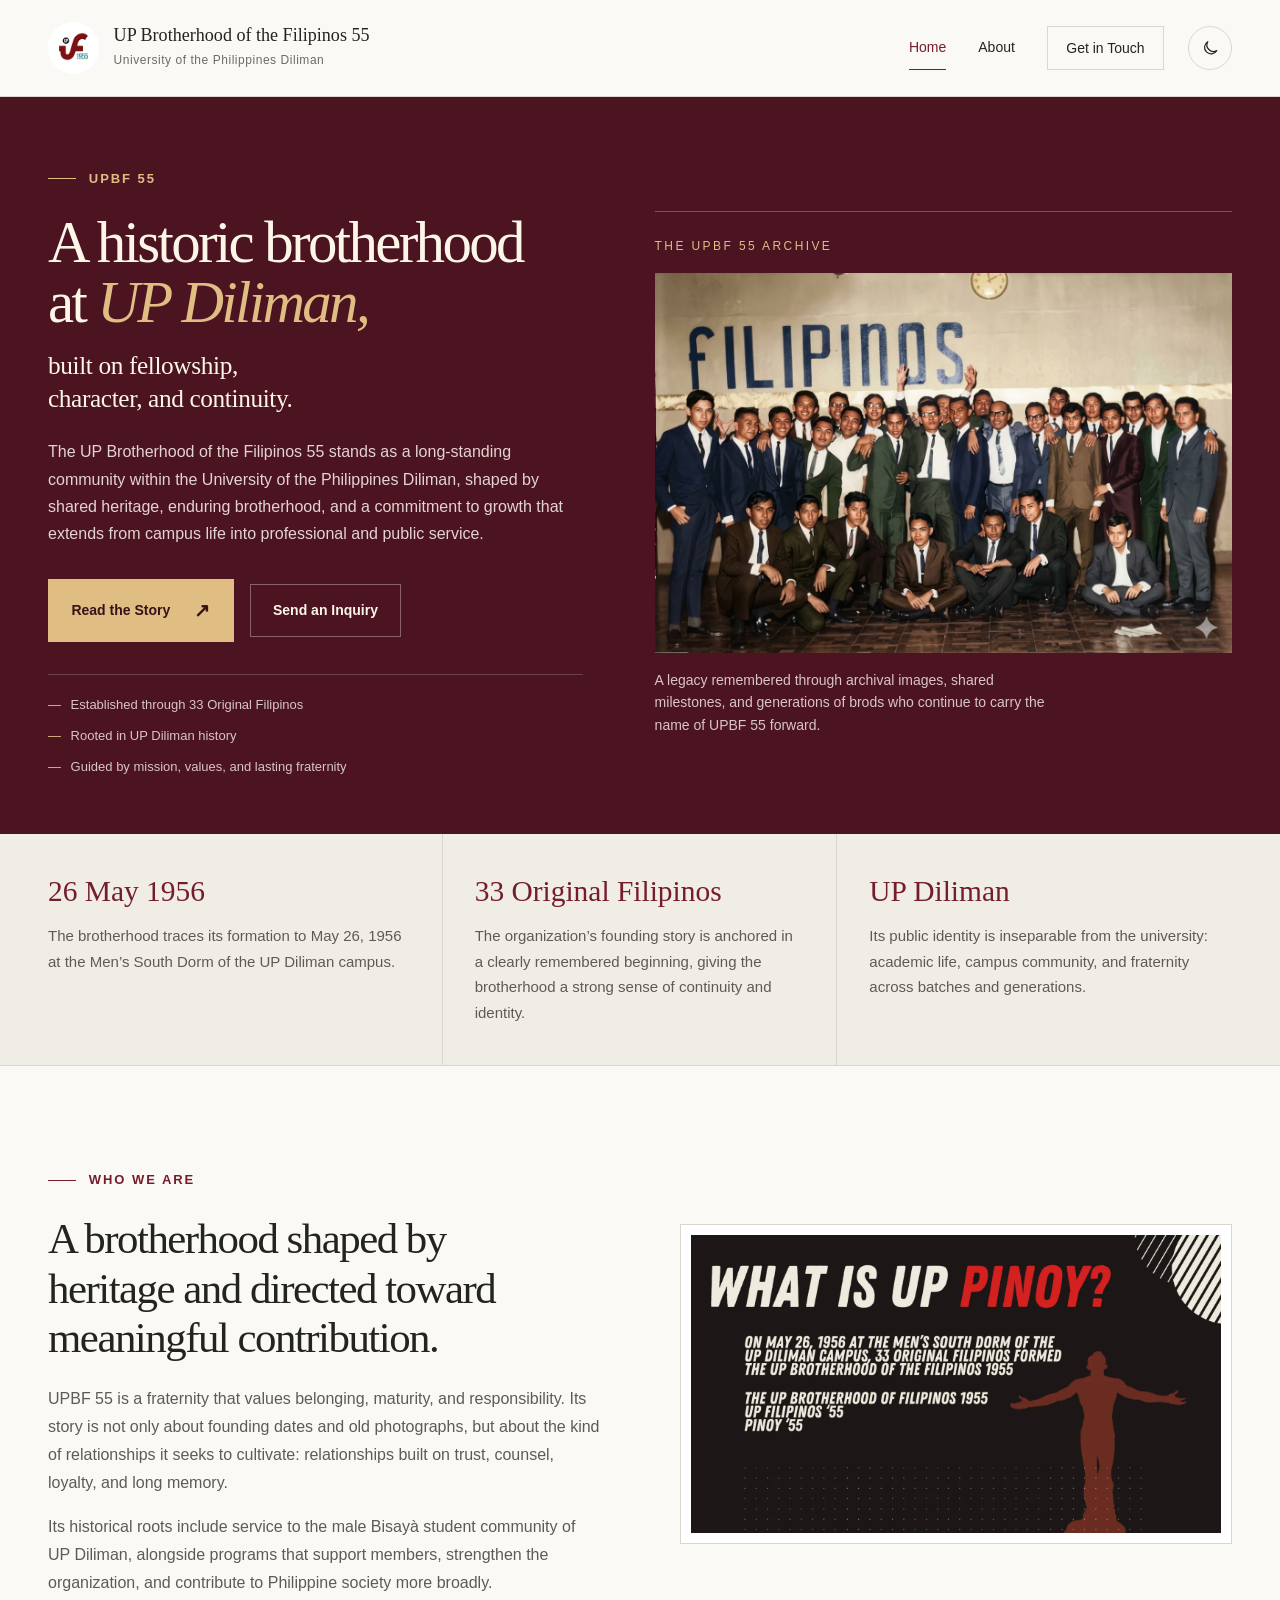
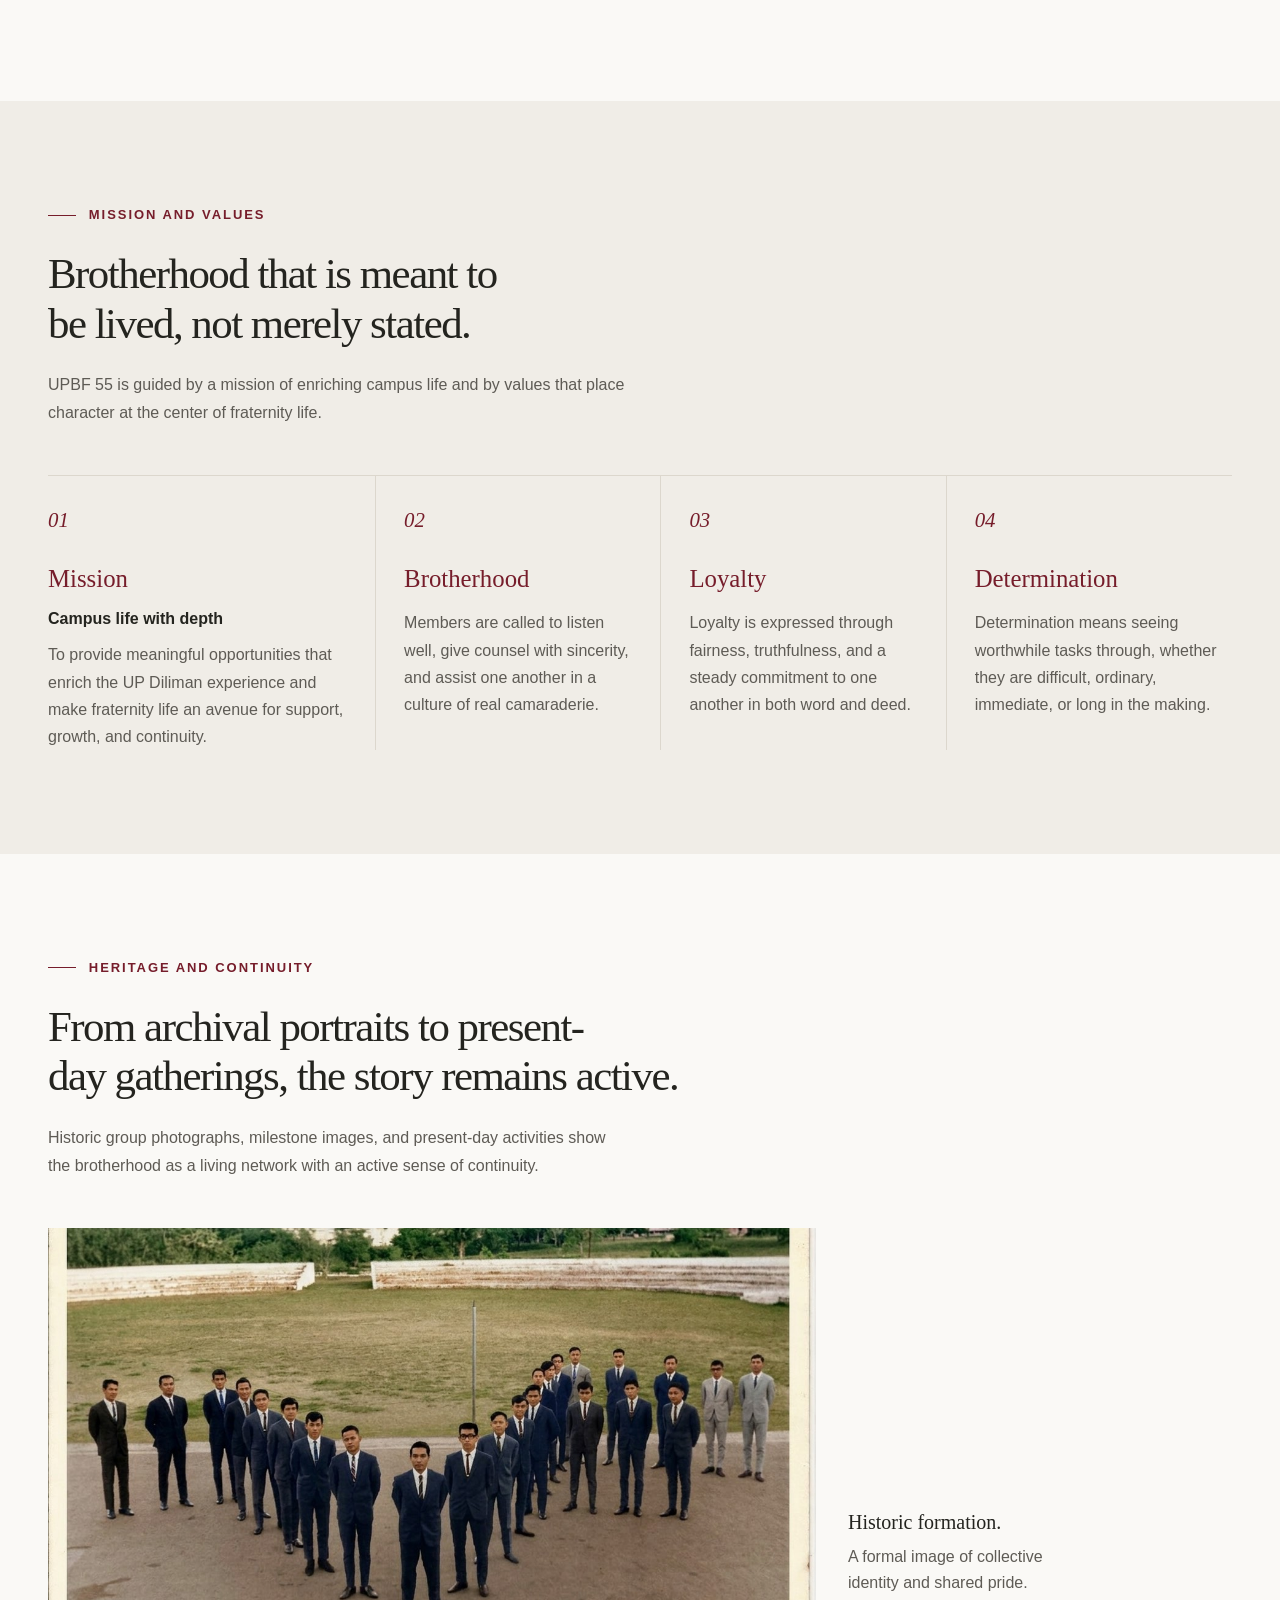
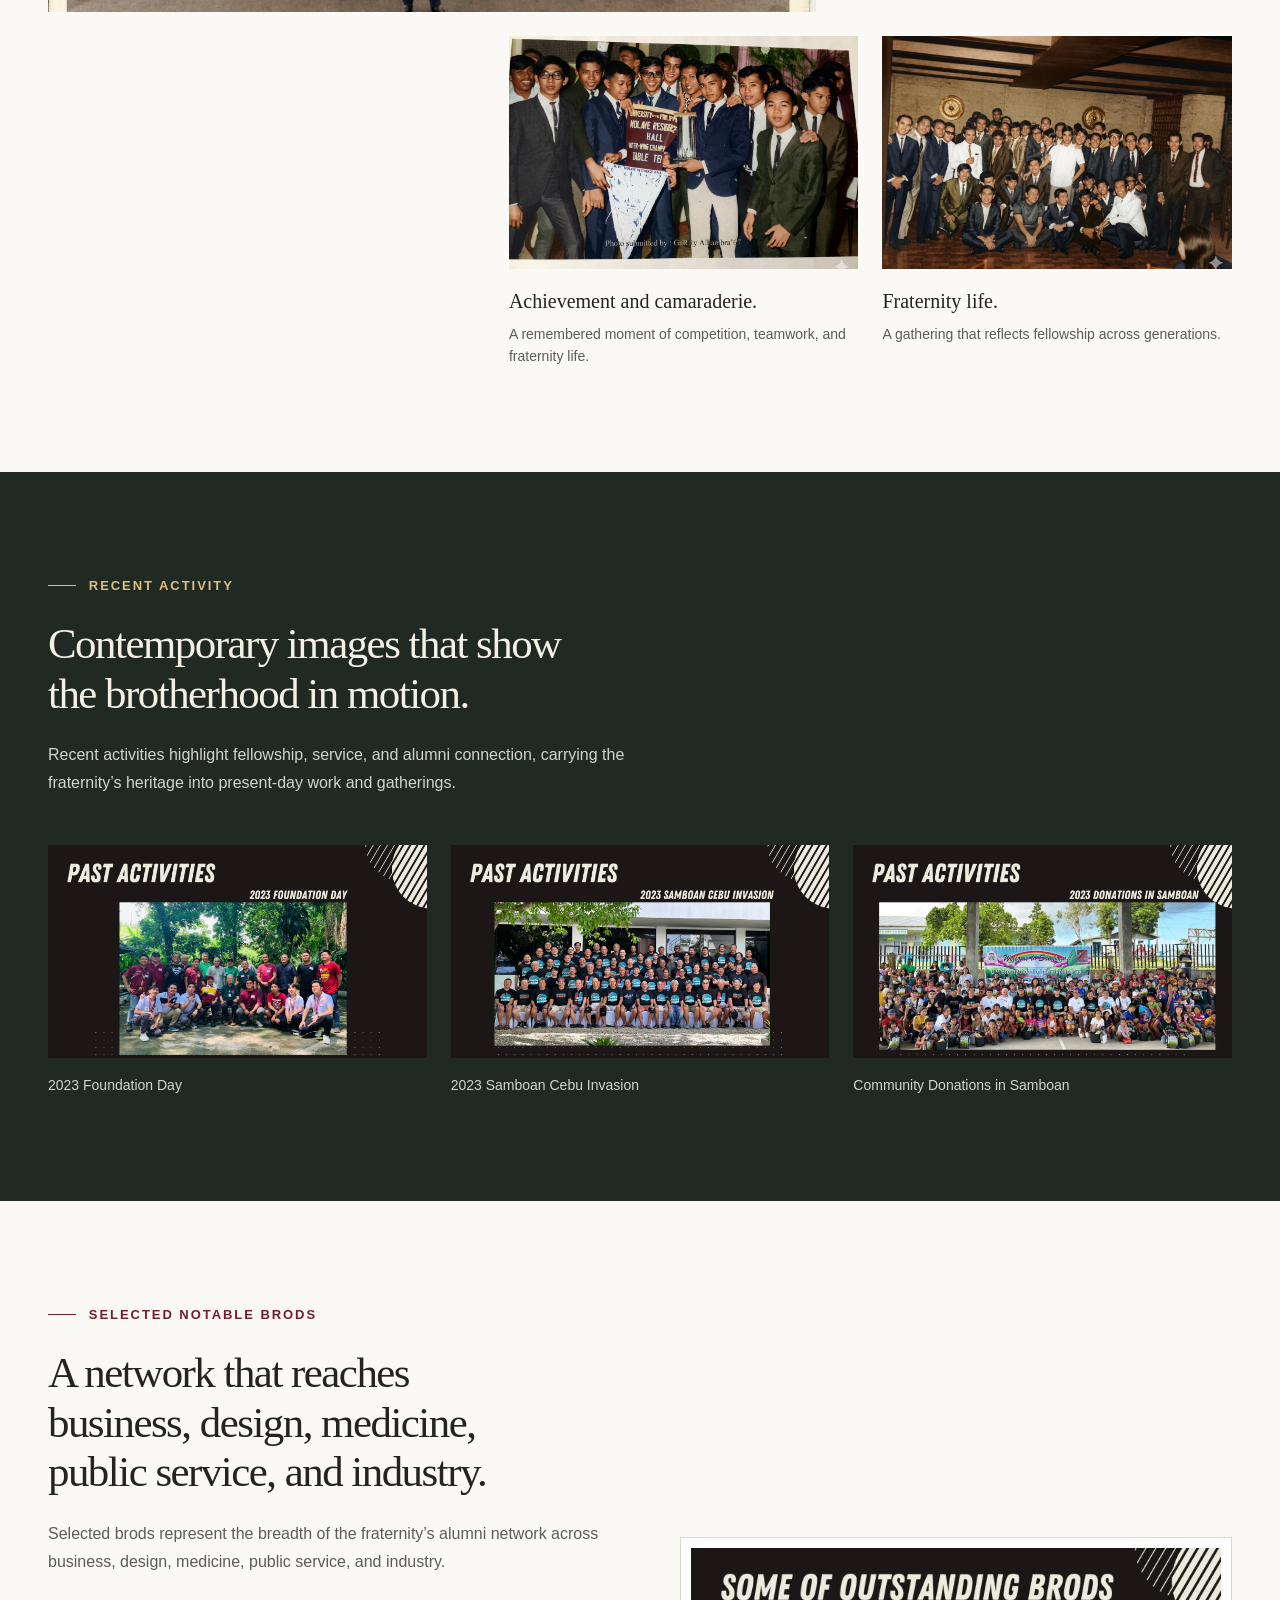
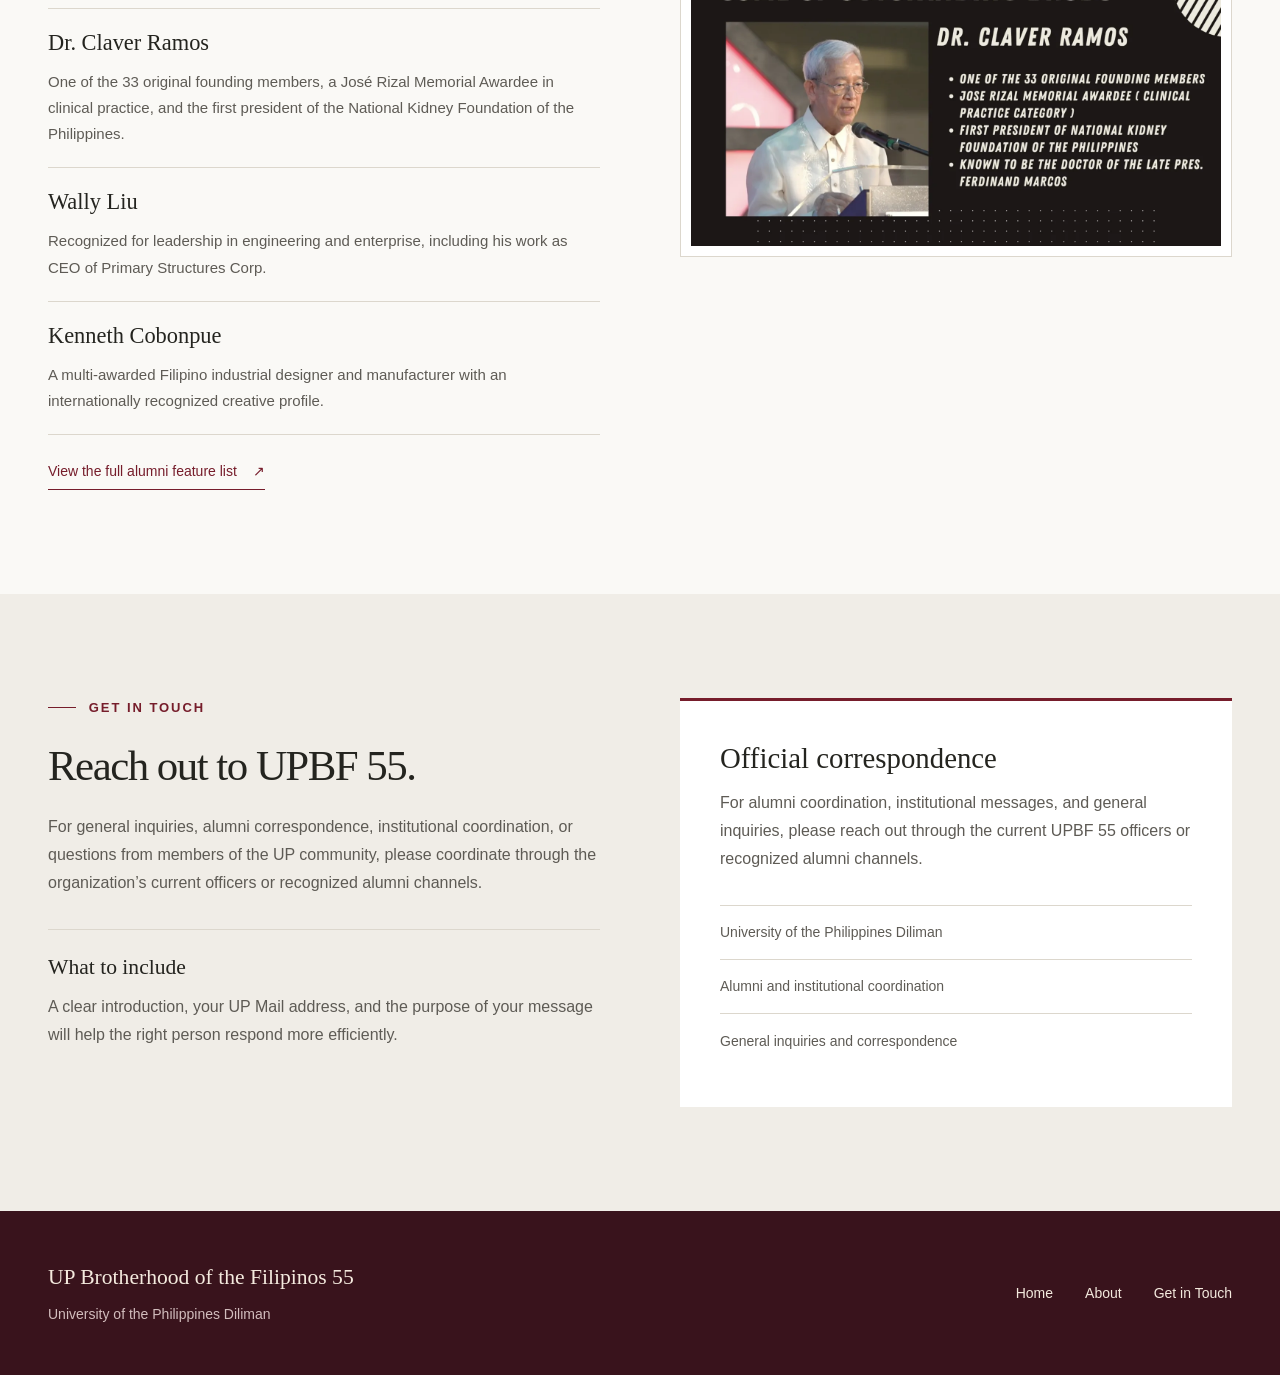
==== commit 9f71f9fb: "Add files via upload" ====
--- a/index.html
+++ b/index.html
@@ -1,305 +1,305 @@
-<!DOCTYPE html>
-
-<html lang="en">
-<head>
-<meta charset="utf-8"/>
-<meta content="width=device-width, initial-scale=1.0" name="viewport"/>
-<meta content="A historic brotherhood at the University of the Philippines Diliman, shaped by fellowship, character, service, and continuity across generations." name="description"/>
-<title>UP Brotherhood of the Filipinos 55 | UP Diliman</title>
-<link href="website_icon.png" rel="icon" type="image/png"/>
-<link href="website_icon.png" rel="apple-touch-icon"/>
-<script>
-  (() => {
-    try {
-      const savedTheme = localStorage.getItem("upbf-theme");
-      const systemTheme = window.matchMedia("(prefers-color-scheme: dark)").matches ? "dark" : "light";
-      document.documentElement.dataset.theme = savedTheme === "dark" || savedTheme === "light" ? savedTheme : systemTheme;
-    } catch {
-      document.documentElement.dataset.theme = "light";
-    }
-  })();
-</script>
-<link href="style.css" rel="stylesheet"/>
-<script defer src="theme.js"></script>
-<link href="https://up-pinoy55.com/" rel="canonical"/>
-<meta content="#7b1113" name="theme-color"/>
-<meta content="UP Brotherhood of the Filipinos 55" property="og:site_name"/>
-<meta content="website" property="og:type"/>
-<meta content="https://up-pinoy55.com/" property="og:url"/>
-<meta content="UP Brotherhood of the Filipinos 55 | UP Diliman" property="og:title"/>
-<meta content="A historic brotherhood at the University of the Philippines Diliman, shaped by fellowship, character, service, and continuity across generations." property="og:description"/>
-<meta content="https://up-pinoy55.com/social-preview.jpg?v=20260523" property="og:image"/>
-<meta content="https://up-pinoy55.com/social-preview.jpg?v=20260523" property="og:image:secure_url"/>
-<meta content="image/jpeg" property="og:image:type"/>
-<meta content="1200" property="og:image:width"/>
-<meta content="630" property="og:image:height"/>
-<meta content="UP Brotherhood of the Filipinos 55 archival image and organization identity." property="og:image:alt"/>
-<meta content="summary_large_image" name="twitter:card"/>
-<meta content="UP Brotherhood of the Filipinos 55 | UP Diliman" name="twitter:title"/>
-<meta content="A historic brotherhood at the University of the Philippines Diliman, shaped by fellowship, character, service, and continuity across generations." name="twitter:description"/>
-<meta content="https://up-pinoy55.com/social-preview.jpg?v=20260523" name="twitter:image"/>
-<meta content="UP Brotherhood of the Filipinos 55 archival image and organization identity." name="twitter:image:alt"/>
-</head>
-<body>
-<a class="skip-link" href="#main-content">Skip to content</a>
-<header class="site-header">
-<div class="container nav-shell">
-<a aria-label="UP Brotherhood of the Filipinos 55 home page" class="brand" href="index.html">
-<img alt="UP Brotherhood of the Filipinos 55 logo" decoding="async" height="2048" src="logo.jpg" width="2048"/>
-<span class="brand__text">
-<span class="brand__title">UP Brotherhood of the Filipinos 55</span>
-<span class="brand__sub">University of the Philippines Diliman</span>
-</span>
-</a>
-<button aria-label="Switch to dark mode" aria-pressed="false" class="theme-toggle" data-theme-toggle type="button">
-<svg aria-hidden="true" class="theme-toggle__icon theme-toggle__icon--sun" fill="none" viewBox="0 0 24 24">
-<circle cx="12" cy="12" r="3.5"></circle>
-<path d="M12 2.5v2M12 19.5v2M21.5 12h-2M4.5 12h-2M18.72 5.28l-1.41 1.41M6.69 17.31l-1.41 1.41M18.72 18.72l-1.41-1.41M6.69 6.69 5.28 5.28"></path>
-</svg>
-<svg aria-hidden="true" class="theme-toggle__icon theme-toggle__icon--moon" fill="none" viewBox="0 0 24 24">
-<path d="M20.5 15.1A8.5 8.5 0 0 1 8.9 3.5 8.5 8.5 0 1 0 20.5 15.1Z"></path>
-</svg>
-<span class="visually-hidden" data-theme-label>Switch to dark mode</span>
-</button>
-<input aria-controls="primary-navigation" class="nav-toggle visually-hidden" id="nav-toggle" type="checkbox"/>
-<label aria-label="Toggle navigation menu" class="nav-toggle-label" for="nav-toggle">
-<span></span>
-<span></span>
-<span></span>
-</label>
-<nav aria-label="Primary navigation" class="site-nav" id="primary-navigation">
-<ul>
-<li><a aria-current="page" href="index.html">Home</a></li>
-<li><a href="about.html">About</a></li>
-<li><a href="#contact">Get in Touch</a></li>
-</ul>
-</nav>
-</div>
-</header>
-<main id="main-content">
-<section class="hero-section">
-<div class="container hero-grid">
-<div class="hero-copy">
-<span class="eyebrow">UPBF 55</span>
-<h1>A historic brotherhood at UP Diliman, built on fellowship, character, and continuity.</h1>
-<p class="hero-lead">
-            The UP Brotherhood of the Filipinos 55 stands as a long-standing community within the University of the Philippines Diliman,
-            shaped by shared heritage, enduring brotherhood, and a commitment to growth that extends from campus life into professional and public service.
-          </p>
-<div class="hero-actions">
-<a class="button button--primary" href="about.html">Read the Story</a>
-<a class="button button--secondary" href="#contact">Send an Inquiry</a>
-</div>
-<ul aria-label="Key facts" class="hero-meta">
-<li>Established through 33 Original Filipinos</li>
-<li>Rooted in UP Diliman history</li>
-<li>Guided by mission, values, and lasting fraternity</li>
-</ul>
-</div>
-<figure class="hero-visual card card--image">
-<img alt="Historic UP Brotherhood of the Filipinos 55 group portrait beneath a large FILIPINOS backdrop." decoding="async" fetchpriority="high" height="832" src="viber_image_2026-03-21_21-00-17-931.jpg" width="1266"/>
-<figcaption>
-            A legacy remembered through archival images, shared milestones, and generations of brods who continue to carry the name of UPBF 55 forward.
-          </figcaption>
-</figure>
-</div>
-</section>
-<section class="section section--compact">
-<div class="container">
-<div class="stat-grid">
-<article class="card stat-card lift-card">
-<span class="stat-card__value">26 May 1956</span>
-<p>The brotherhood traces its formation to May 26, 1956 at the Men&rsquo;s South Dorm of the UP Diliman campus.</p>
-</article>
-<article class="card stat-card lift-card">
-<span class="stat-card__value">33 Original Filipinos</span>
-<p>The organization&rsquo;s founding story is anchored in a clearly remembered beginning, giving the brotherhood a strong sense of continuity and identity.</p>
-</article>
-<article class="card stat-card lift-card">
-<span class="stat-card__value">UP Diliman</span>
-<p>Its public identity is inseparable from the university: academic life, campus community, and fraternity across batches and generations.</p>
-</article>
-</div>
-</div>
-</section>
-<section class="section">
-<div class="container split-layout split-layout--balanced">
-<div>
-<span class="eyebrow">Who we are</span>
-<h2>A brotherhood shaped by heritage and directed toward meaningful contribution.</h2>
-<p>
-            UPBF 55 is a fraternity that values belonging, maturity, and responsibility. Its story is not only about founding dates and old photographs,
-            but about the kind of relationships it seeks to cultivate: relationships built on trust, counsel, loyalty, and long memory.
-          </p>
-<p>
-            Its historical roots include service to the male Bisay&agrave; student community of UP Diliman, alongside programs that support members,
-            strengthen the organization, and contribute to Philippine society more broadly.
-          </p>
-</div>
-<figure class="card card--image lift-card card--slide">
-<img alt="Graphic titled What is UP Pinoy, summarizing the formation of the UP Brotherhood of the Filipinos 55." decoding="async" height="810" loading="lazy" src="2.webp" width="1440"/>
-</figure>
-</div>
-</section>
-<section class="section section--tint">
-<div class="container">
-<div class="section-head">
-<span class="eyebrow">Mission and values</span>
-<h2>Brotherhood that is meant to be lived, not merely stated.</h2>
-<p>
-            UPBF 55 is guided by a mission of enriching campus life and by values that place character at the center of fraternity life.
-          </p>
-</div>
-<div class="value-grid">
-<article class="card value-card lift-card">
-<span class="pill">Mission</span>
-<h3>Campus life with depth</h3>
-<p>
-              To provide meaningful opportunities that enrich the UP Diliman experience and make fraternity life an avenue for support, growth, and continuity.
-            </p>
-</article>
-<article class="card value-card lift-card">
-<span class="pill">Brotherhood</span>
-<p>
-              Members are called to listen well, give counsel with sincerity, and assist one another in a culture of real camaraderie.
-            </p>
-</article>
-<article class="card value-card lift-card">
-<span class="pill">Loyalty</span>
-<p>
-              Loyalty is expressed through fairness, truthfulness, and a steady commitment to one another in both word and deed.
-            </p>
-</article>
-<article class="card value-card lift-card">
-<span class="pill">Determination</span>
-<p>
-              Determination means seeing worthwhile tasks through, whether they are difficult, ordinary, immediate, or long in the making.
-            </p>
-</article>
-</div>
-</div>
-</section>
-<section class="section" id="heritage">
-<div class="container">
-<div class="section-head">
-<span class="eyebrow">Heritage and continuity</span>
-<h2>From archival portraits to present-day gatherings, the story remains active.</h2>
-<p>
-            Historic group photographs, milestone images, and present-day activities show the brotherhood as a living network with an active sense of continuity.
-          </p>
-</div>
-<div class="gallery-grid gallery-grid--feature">
-<figure class="card card--image lift-card gallery-grid__lead">
-<img alt="Historic formation-style photograph of UPBF 55 members arranged in suits on an open campus field." decoding="async" height="848" loading="lazy" src="viber_image_2026-03-21_21-00-18-079.jpg" width="1251"/>
-<figcaption><strong>Historic formation.</strong> A formal image of collective identity and shared pride.</figcaption>
-</figure>
-<figure class="card card--image lift-card">
-<img alt="UPBF 55 members holding a championship trophy and residence hall banner in a historic indoor photo." decoding="async" height="896" loading="lazy" src="viber_image_2026-03-21_21-00-18-046.jpg" width="1195"/>
-<figcaption><strong>Achievement and camaraderie.</strong> A remembered moment of competition, teamwork, and fraternity life.</figcaption>
-</figure>
-<figure class="card card--image lift-card">
-<img alt="Large indoor UPBF 55 gathering showing members smiling together during a social event." decoding="async" height="880" loading="lazy" src="viber_image_2026-03-21_21-00-18-173.jpg" width="1210"/>
-<figcaption><strong>Fraternity life.</strong> A gathering that reflects fellowship across generations.</figcaption>
-</figure>
-</div>
-</div>
-</section>
-<section class="section section--dark">
-<div class="container">
-<div class="section-head section-head--light">
-<span class="eyebrow eyebrow--light">Recent activity</span>
-<h2>Contemporary images that show the brotherhood in motion.</h2>
-<p>
-            Recent activities highlight fellowship, service, and alumni connection, carrying the fraternity&rsquo;s heritage into present-day work and gatherings.
-          </p>
-</div>
-<div class="activity-preview-grid">
-<figure class="card card--image card--dark lift-card card--slide">
-<img alt="UPBF 55 2023 Foundation Day group photo." decoding="async" height="810" loading="lazy" src="6.webp" width="1440"/>
-<figcaption>2023 Foundation Day</figcaption>
-</figure>
-<figure class="card card--image card--dark lift-card card--slide">
-<img alt="UPBF 55 2023 Samboan Cebu invasion group photo." decoding="async" height="810" loading="lazy" src="7.webp" width="1440"/>
-<figcaption>2023 Samboan Cebu Invasion</figcaption>
-</figure>
-<figure class="card card--image card--dark lift-card card--slide">
-<img alt="UPBF 55 donation activity in Samboan." decoding="async" height="810" loading="lazy" src="8.webp" width="1440"/>
-<figcaption>Community Donations in Samboan</figcaption>
-</figure>
-</div>
-</div>
-</section>
-<section class="section">
-<div class="container split-layout split-layout--balanced">
-<div>
-<span class="eyebrow">Selected notable brods</span>
-<h2>A network that reaches business, design, medicine, public service, and industry.</h2>
-<p>
-            Selected brods represent the breadth of the fraternity&rsquo;s alumni network across business, design, medicine, public service, and industry.
-          </p>
-<div class="mini-profile-list">
-<article class="mini-profile card lift-card">
-<h3>Dr. Claver Ramos</h3>
-<p>One of the 33 original founding members, a Jos&eacute; Rizal Memorial Awardee in clinical practice, and the first president of the National Kidney Foundation of the Philippines.</p>
-</article>
-<article class="mini-profile card lift-card">
-<h3>Wally Liu</h3>
-<p>Recognized for leadership in engineering and enterprise, including his work as CEO of Primary Structures Corp.</p>
-</article>
-<article class="mini-profile card lift-card">
-<h3>Kenneth Cobonpue</h3>
-<p>A multi-awarded Filipino industrial designer and manufacturer with an internationally recognized creative profile.</p>
-</article>
-</div>
-<a class="text-link" href="about.html#notable-brods">View the full alumni feature list</a>
-</div>
-<figure class="card card--image lift-card card--slide">
-<img alt="Notable brod Dr. Claver Ramos and his accomplishments." decoding="async" height="810" loading="lazy" src="13.webp" width="1440"/>
-</figure>
-</div>
-</section>
-<section class="section section--tint contact-section" id="contact">
-<div class="container contact-grid">
-<div>
-<span class="eyebrow">Get in touch</span>
-<h2>Reach out to UPBF 55.</h2>
-<p>
-            For general inquiries, alumni correspondence, institutional coordination, or questions from members of the UP community,
-            please coordinate through the organization&rsquo;s current officers or recognized alumni channels.
-          </p>
-<div class="contact-note card">
-<h3>What to include</h3>
-<p>
-              A clear introduction, your UP Mail address, and the purpose of your message will help the right person respond more efficiently.
-            </p>
-</div>
-</div>
-<div class="card contact-panel">
-<h3>Official correspondence</h3>
-<p>For alumni coordination, institutional messages, and general inquiries, please reach out through the current UPBF 55 officers or recognized alumni channels.</p>
-<div class="contact-panel__meta">
-<span>University of the Philippines Diliman</span>
-<span>Alumni and institutional coordination</span>
-<span>General inquiries and correspondence</span>
-</div>
-</div>
-</div>
-</section>
-</main>
-<footer class="site-footer">
-<div class="container footer-shell">
-<div>
-<strong>UP Brotherhood of the Filipinos 55</strong>
-<p>University of the Philippines Diliman</p>
-</div>
-<nav aria-label="Footer navigation">
-<ul class="footer-nav">
-<li><a href="index.html">Home</a></li>
-<li><a href="about.html">About</a></li>
-<li><a href="#contact">Get in Touch</a></li>
-</ul>
-</nav>
-</div>
-</footer>
-</body>
-</html>
+<!DOCTYPE html>
+
+<html lang="en">
+<head>
+<meta charset="utf-8"/>
+<meta content="width=device-width, initial-scale=1.0" name="viewport"/>
+<meta content="A historic brotherhood at the University of the Philippines Diliman, shaped by fellowship, character, service, and continuity across generations." name="description"/>
+<title>UP Brotherhood of the Filipinos 55 | UP Diliman</title>
+<link href="website_icon.png" rel="icon" type="image/png"/>
+<link href="website_icon.png" rel="apple-touch-icon"/>
+<script>
+  (() => {
+    try {
+      const savedTheme = localStorage.getItem("upbf-theme");
+      const systemTheme = window.matchMedia("(prefers-color-scheme: dark)").matches ? "dark" : "light";
+      document.documentElement.dataset.theme = savedTheme === "dark" || savedTheme === "light" ? savedTheme : systemTheme;
+    } catch {
+      document.documentElement.dataset.theme = "light";
+    }
+  })();
+</script>
+<link href="style.css" rel="stylesheet"/>
+<script defer src="theme.js"></script>
+<link href="https://up-pinoy55.com/" rel="canonical"/>
+<meta content="#7b1113" name="theme-color"/>
+<meta content="UP Brotherhood of the Filipinos 55" property="og:site_name"/>
+<meta content="website" property="og:type"/>
+<meta content="https://up-pinoy55.com/" property="og:url"/>
+<meta content="UP Brotherhood of the Filipinos 55 | UP Diliman" property="og:title"/>
+<meta content="A historic brotherhood at the University of the Philippines Diliman, shaped by fellowship, character, service, and continuity across generations." property="og:description"/>
+<meta content="https://up-pinoy55.com/social-preview.jpg?v=20260523" property="og:image"/>
+<meta content="https://up-pinoy55.com/social-preview.jpg?v=20260523" property="og:image:secure_url"/>
+<meta content="image/jpeg" property="og:image:type"/>
+<meta content="1200" property="og:image:width"/>
+<meta content="630" property="og:image:height"/>
+<meta content="UP Brotherhood of the Filipinos 55 archival image and organization identity." property="og:image:alt"/>
+<meta content="summary_large_image" name="twitter:card"/>
+<meta content="UP Brotherhood of the Filipinos 55 | UP Diliman" name="twitter:title"/>
+<meta content="A historic brotherhood at the University of the Philippines Diliman, shaped by fellowship, character, service, and continuity across generations." name="twitter:description"/>
+<meta content="https://up-pinoy55.com/social-preview.jpg?v=20260523" name="twitter:image"/>
+<meta content="UP Brotherhood of the Filipinos 55 archival image and organization identity." name="twitter:image:alt"/>
+</head>
+<body>
+<a class="skip-link" href="#main-content">Skip to content</a>
+<header class="site-header">
+<div class="container nav-shell">
+<a aria-label="UP Brotherhood of the Filipinos 55 home page" class="brand" href="index.html">
+<img alt="UP Brotherhood of the Filipinos 55 logo" decoding="async" height="2048" src="logo.jpg" width="2048"/>
+<span class="brand__text">
+<span class="brand__title">UP Brotherhood of the Filipinos 55</span>
+<span class="brand__sub">University of the Philippines Diliman</span>
+</span>
+</a>
+<button aria-label="Switch to dark mode" aria-pressed="false" class="theme-toggle" data-theme-toggle type="button">
+<svg aria-hidden="true" class="theme-toggle__icon theme-toggle__icon--sun" fill="none" viewBox="0 0 24 24">
+<circle cx="12" cy="12" r="3.5"></circle>
+<path d="M12 2.5v2M12 19.5v2M21.5 12h-2M4.5 12h-2M18.72 5.28l-1.41 1.41M6.69 17.31l-1.41 1.41M18.72 18.72l-1.41-1.41M6.69 6.69 5.28 5.28"></path>
+</svg>
+<svg aria-hidden="true" class="theme-toggle__icon theme-toggle__icon--moon" fill="none" viewBox="0 0 24 24">
+<path d="M20.5 15.1A8.5 8.5 0 0 1 8.9 3.5 8.5 8.5 0 1 0 20.5 15.1Z"></path>
+</svg>
+<span class="visually-hidden" data-theme-label>Switch to dark mode</span>
+</button>
+<input aria-controls="primary-navigation" class="nav-toggle visually-hidden" id="nav-toggle" type="checkbox"/>
+<label aria-label="Toggle navigation menu" class="nav-toggle-label" for="nav-toggle">
+<span></span>
+<span></span>
+<span></span>
+</label>
+<nav aria-label="Primary navigation" class="site-nav" id="primary-navigation">
+<ul>
+<li><a aria-current="page" href="index.html">Home</a></li>
+<li><a href="about.html">About</a></li>
+<li><a href="#contact">Get in Touch</a></li>
+</ul>
+</nav>
+</div>
+</header>
+<main id="main-content">
+<section class="hero-section">
+<div class="container hero-grid">
+<div class="hero-copy">
+<span class="eyebrow">UPBF 55</span>
+<h1>A historic brotherhood at <em>UP Diliman,</em><span class="hero-copy__continuation">built on fellowship, character, and continuity.</span></h1>
+<p class="hero-lead">
+            The UP Brotherhood of the Filipinos 55 stands as a long-standing community within the University of the Philippines Diliman,
+            shaped by shared heritage, enduring brotherhood, and a commitment to growth that extends from campus life into professional and public service.
+          </p>
+<div class="hero-actions">
+<a class="button button--primary" href="about.html">Read the Story</a>
+<a class="button button--secondary" href="#contact">Send an Inquiry</a>
+</div>
+<ul aria-label="Key facts" class="hero-meta">
+<li>Established through 33 Original Filipinos</li>
+<li>Rooted in UP Diliman history</li>
+<li>Guided by mission, values, and lasting fraternity</li>
+</ul>
+</div>
+<figure class="hero-visual card card--image">
+<img alt="Historic UP Brotherhood of the Filipinos 55 group portrait beneath a large FILIPINOS backdrop." decoding="async" fetchpriority="high" height="832" src="viber_image_2026-03-21_21-00-17-931.jpg" width="1266"/>
+<figcaption>
+            A legacy remembered through archival images, shared milestones, and generations of brods who continue to carry the name of UPBF 55 forward.
+          </figcaption>
+</figure>
+</div>
+</section>
+<section class="section section--compact">
+<div class="container">
+<div class="stat-grid">
+<article class="card stat-card lift-card">
+<span class="stat-card__value">26 May 1956</span>
+<p>The brotherhood traces its formation to May 26, 1956 at the Men&rsquo;s South Dorm of the UP Diliman campus.</p>
+</article>
+<article class="card stat-card lift-card">
+<span class="stat-card__value">33 Original Filipinos</span>
+<p>The organization&rsquo;s founding story is anchored in a clearly remembered beginning, giving the brotherhood a strong sense of continuity and identity.</p>
+</article>
+<article class="card stat-card lift-card">
+<span class="stat-card__value">UP Diliman</span>
+<p>Its public identity is inseparable from the university: academic life, campus community, and fraternity across batches and generations.</p>
+</article>
+</div>
+</div>
+</section>
+<section class="section">
+<div class="container split-layout split-layout--balanced">
+<div>
+<span class="eyebrow">Who we are</span>
+<h2>A brotherhood shaped by heritage and directed toward meaningful contribution.</h2>
+<p>
+            UPBF 55 is a fraternity that values belonging, maturity, and responsibility. Its story is not only about founding dates and old photographs,
+            but about the kind of relationships it seeks to cultivate: relationships built on trust, counsel, loyalty, and long memory.
+          </p>
+<p>
+            Its historical roots include service to the male Bisay&agrave; student community of UP Diliman, alongside programs that support members,
+            strengthen the organization, and contribute to Philippine society more broadly.
+          </p>
+</div>
+<figure class="card card--image lift-card card--slide">
+<img alt="Graphic titled What is UP Pinoy, summarizing the formation of the UP Brotherhood of the Filipinos 55." decoding="async" height="810" loading="lazy" src="2.webp" width="1440"/>
+</figure>
+</div>
+</section>
+<section class="section section--tint">
+<div class="container">
+<div class="section-head">
+<span class="eyebrow">Mission and values</span>
+<h2>Brotherhood that is meant to be lived, not merely stated.</h2>
+<p>
+            UPBF 55 is guided by a mission of enriching campus life and by values that place character at the center of fraternity life.
+          </p>
+</div>
+<div class="value-grid">
+<article class="card value-card lift-card">
+<span class="pill">Mission</span>
+<h3>Campus life with depth</h3>
+<p>
+              To provide meaningful opportunities that enrich the UP Diliman experience and make fraternity life an avenue for support, growth, and continuity.
+            </p>
+</article>
+<article class="card value-card lift-card">
+<span class="pill">Brotherhood</span>
+<p>
+              Members are called to listen well, give counsel with sincerity, and assist one another in a culture of real camaraderie.
+            </p>
+</article>
+<article class="card value-card lift-card">
+<span class="pill">Loyalty</span>
+<p>
+              Loyalty is expressed through fairness, truthfulness, and a steady commitment to one another in both word and deed.
+            </p>
+</article>
+<article class="card value-card lift-card">
+<span class="pill">Determination</span>
+<p>
+              Determination means seeing worthwhile tasks through, whether they are difficult, ordinary, immediate, or long in the making.
+            </p>
+</article>
+</div>
+</div>
+</section>
+<section class="section" id="heritage">
+<div class="container">
+<div class="section-head">
+<span class="eyebrow">Heritage and continuity</span>
+<h2>From archival portraits to present-day gatherings, the story remains active.</h2>
+<p>
+            Historic group photographs, milestone images, and present-day activities show the brotherhood as a living network with an active sense of continuity.
+          </p>
+</div>
+<div class="gallery-grid gallery-grid--feature">
+<figure class="card card--image lift-card gallery-grid__lead">
+<img alt="Historic formation-style photograph of UPBF 55 members arranged in suits on an open campus field." decoding="async" height="848" loading="lazy" src="viber_image_2026-03-21_21-00-18-079.jpg" width="1251"/>
+<figcaption><strong>Historic formation.</strong> A formal image of collective identity and shared pride.</figcaption>
+</figure>
+<figure class="card card--image lift-card">
+<img alt="UPBF 55 members holding a championship trophy and residence hall banner in a historic indoor photo." decoding="async" height="896" loading="lazy" src="viber_image_2026-03-21_21-00-18-046.jpg" width="1195"/>
+<figcaption><strong>Achievement and camaraderie.</strong> A remembered moment of competition, teamwork, and fraternity life.</figcaption>
+</figure>
+<figure class="card card--image lift-card">
+<img alt="Large indoor UPBF 55 gathering showing members smiling together during a social event." decoding="async" height="880" loading="lazy" src="viber_image_2026-03-21_21-00-18-173.jpg" width="1210"/>
+<figcaption><strong>Fraternity life.</strong> A gathering that reflects fellowship across generations.</figcaption>
+</figure>
+</div>
+</div>
+</section>
+<section class="section section--dark">
+<div class="container">
+<div class="section-head section-head--light">
+<span class="eyebrow eyebrow--light">Recent activity</span>
+<h2>Contemporary images that show the brotherhood in motion.</h2>
+<p>
+            Recent activities highlight fellowship, service, and alumni connection, carrying the fraternity&rsquo;s heritage into present-day work and gatherings.
+          </p>
+</div>
+<div class="activity-preview-grid">
+<figure class="card card--image card--dark lift-card card--slide">
+<img alt="UPBF 55 2023 Foundation Day group photo." decoding="async" height="810" loading="lazy" src="6.webp" width="1440"/>
+<figcaption>2023 Foundation Day</figcaption>
+</figure>
+<figure class="card card--image card--dark lift-card card--slide">
+<img alt="UPBF 55 2023 Samboan Cebu invasion group photo." decoding="async" height="810" loading="lazy" src="7.webp" width="1440"/>
+<figcaption>2023 Samboan Cebu Invasion</figcaption>
+</figure>
+<figure class="card card--image card--dark lift-card card--slide">
+<img alt="UPBF 55 donation activity in Samboan." decoding="async" height="810" loading="lazy" src="8.webp" width="1440"/>
+<figcaption>Community Donations in Samboan</figcaption>
+</figure>
+</div>
+</div>
+</section>
+<section class="section">
+<div class="container split-layout split-layout--balanced">
+<div>
+<span class="eyebrow">Selected notable brods</span>
+<h2>A network that reaches business, design, medicine, public service, and industry.</h2>
+<p>
+            Selected brods represent the breadth of the fraternity&rsquo;s alumni network across business, design, medicine, public service, and industry.
+          </p>
+<div class="mini-profile-list">
+<article class="mini-profile card lift-card">
+<h3>Dr. Claver Ramos</h3>
+<p>One of the 33 original founding members, a Jos&eacute; Rizal Memorial Awardee in clinical practice, and the first president of the National Kidney Foundation of the Philippines.</p>
+</article>
+<article class="mini-profile card lift-card">
+<h3>Wally Liu</h3>
+<p>Recognized for leadership in engineering and enterprise, including his work as CEO of Primary Structures Corp.</p>
+</article>
+<article class="mini-profile card lift-card">
+<h3>Kenneth Cobonpue</h3>
+<p>A multi-awarded Filipino industrial designer and manufacturer with an internationally recognized creative profile.</p>
+</article>
+</div>
+<a class="text-link" href="about.html#notable-brods">View the full alumni feature list</a>
+</div>
+<figure class="card card--image lift-card card--slide">
+<img alt="Notable brod Dr. Claver Ramos and his accomplishments." decoding="async" height="810" loading="lazy" src="13.webp" width="1440"/>
+</figure>
+</div>
+</section>
+<section class="section section--tint contact-section" id="contact">
+<div class="container contact-grid">
+<div>
+<span class="eyebrow">Get in touch</span>
+<h2>Reach out to UPBF 55.</h2>
+<p>
+            For general inquiries, alumni correspondence, institutional coordination, or questions from members of the UP community,
+            please coordinate through the organization&rsquo;s current officers or recognized alumni channels.
+          </p>
+<div class="contact-note card">
+<h3>What to include</h3>
+<p>
+              A clear introduction, your UP Mail address, and the purpose of your message will help the right person respond more efficiently.
+            </p>
+</div>
+</div>
+<div class="card contact-panel">
+<h3>Official correspondence</h3>
+<p>For alumni coordination, institutional messages, and general inquiries, please reach out through the current UPBF 55 officers or recognized alumni channels.</p>
+<div class="contact-panel__meta">
+<span>University of the Philippines Diliman</span>
+<span>Alumni and institutional coordination</span>
+<span>General inquiries and correspondence</span>
+</div>
+</div>
+</div>
+</section>
+</main>
+<footer class="site-footer">
+<div class="container footer-shell">
+<div>
+<strong>UP Brotherhood of the Filipinos 55</strong>
+<p>University of the Philippines Diliman</p>
+</div>
+<nav aria-label="Footer navigation">
+<ul class="footer-nav">
+<li><a href="index.html">Home</a></li>
+<li><a href="about.html">About</a></li>
+<li><a href="#contact">Get in Touch</a></li>
+</ul>
+</nav>
+</div>
+</footer>
+</body>
+</html>
--- a/style.css
+++ b/style.css
@@ -1,969 +1,242 @@
+/* UPBF 55 — an editorial identity rooted in the archive. */
 :root {
   color-scheme: light;
-  --bg: #f4efe9;
-  --surface: #fffdf9;
-  --surface-soft: #eee6dc;
-  --surface-raised: #ffffff;
-  --ink: #1d2730;
-  --ink-soft: #53616d;
-  --ink-muted: #71808d;
-  --line: rgba(29, 39, 48, 0.11);
-  --line-strong: rgba(29, 39, 48, 0.2);
-  --maroon: #7b1113;
-  --maroon-deep: #560b0d;
-  --maroon-soft: #a53a3d;
-  --slate: #18212b;
-  --gold: #c7a66b;
-  --white: #ffffff;
-  --header-bg: rgba(247, 244, 239, 0.84);
-  --header-solid: #f7f4ef;
-  --card-bg: rgba(255, 255, 255, 0.92);
-  --card-dark-bg: rgba(255, 255, 255, 0.08);
-  --chip-bg: rgba(255, 255, 255, 0.74);
-  --hero-glow: rgba(123, 17, 19, 0.13);
-  --hero-wash: rgba(123, 17, 19, 0.025);
-  --tint-start: rgba(123, 17, 19, 0.075);
-  --tint-end: rgba(123, 17, 19, 0.018);
-  --input-bg: #ffffff;
-  --footer-bg: #18212b;
-  --accent-shadow: rgba(123, 17, 19, 0.24);
-  --accent-shadow-hover: rgba(123, 17, 19, 0.34);
-  --focus-ring: rgba(123, 17, 19, 0.3);
-  --shadow-sm: 0 10px 24px rgba(19, 24, 30, 0.08);
-  --shadow-md: 0 18px 44px rgba(19, 24, 30, 0.12);
-  --shadow-lg: 0 26px 60px rgba(19, 24, 30, 0.18);
-  --radius-sm: 16px;
-  --radius-md: 22px;
-  --radius-lg: 30px;
-  --max-width: 1180px;
-  --transition: 180ms ease;
-}
-
+  --bg: #faf9f6;
+  --surface: #fff;
+  --surface-soft: #f0ede7;
+  --ink: #24241f;
+  --ink-soft: #5e5b55;
+  --ink-muted: #706b64;
+  --line: #dcd7cd;
+  --maroon: #761d2b;
+  --gold: #dfbd83;
+  --header-bg: #faf9f6f2;
+  --hero-bg: #4c1420;
+  --display: Georgia, 'Times New Roman', serif;
+  --max-width: 1320px;
+}
 :root[data-theme="dark"] {
   color-scheme: dark;
-  --bg: #0d141c;
-  --surface: #151e28;
-  --surface-soft: #1d2935;
-  --surface-raised: #202c38;
-  --ink: #f6f1e9;
-  --ink-soft: #c7d0d7;
-  --ink-muted: #9eacb7;
-  --line: rgba(246, 241, 233, 0.12);
-  --line-strong: rgba(246, 241, 233, 0.24);
-  --maroon: #e47b7d;
-  --maroon-deep: #b74a4d;
-  --maroon-soft: #f1a098;
-  --slate: #080d13;
-  --gold: #dfbf8b;
-  --white: #fffefa;
-  --header-bg: rgba(13, 20, 28, 0.86);
-  --header-solid: #0d141c;
-  --card-bg: rgba(21, 30, 40, 0.94);
-  --card-dark-bg: rgba(255, 255, 255, 0.07);
-  --chip-bg: rgba(255, 255, 255, 0.06);
-  --hero-glow: rgba(228, 123, 125, 0.2);
-  --hero-wash: rgba(228, 123, 125, 0.03);
-  --tint-start: rgba(228, 123, 125, 0.13);
-  --tint-end: rgba(228, 123, 125, 0.025);
-  --input-bg: #111a23;
-  --footer-bg: #080d13;
-  --accent-shadow: rgba(0, 0, 0, 0.3);
-  --accent-shadow-hover: rgba(0, 0, 0, 0.48);
-  --focus-ring: rgba(228, 123, 125, 0.38);
-  --shadow-sm: 0 10px 28px rgba(0, 0, 0, 0.22);
-  --shadow-md: 0 18px 46px rgba(0, 0, 0, 0.3);
-  --shadow-lg: 0 26px 62px rgba(0, 0, 0, 0.4);
-}
-
-* {
-  box-sizing: border-box;
-}
-
-html {
-  scroll-behavior: smooth;
-}
-
-body {
-  margin: 0;
-  font-family: Inter, "Segoe UI", Roboto, Helvetica, Arial, sans-serif;
-  color: var(--ink);
-  background:
-    radial-gradient(circle at top left, var(--hero-glow), transparent 30%),
-    linear-gradient(180deg, var(--surface) 0%, var(--bg) 100%);
-  line-height: 1.7;
-  min-height: 100vh;
-}
-
-img {
-  display: block;
-  max-width: 100%;
-}
-
-a {
-  color: inherit;
-  text-decoration: none;
-}
-
-::selection {
-  color: var(--white);
-  background: var(--maroon);
-}
-
-button,
-input,
-textarea {
-  font: inherit;
-}
-
-h1,
-h2,
-h3,
-strong {
-  color: var(--ink);
-}
-
-h1,
-h2,
-h3,
-p,
-ul,
-figure {
-  margin: 0;
-}
-
-ul {
-  padding: 0;
-  list-style: none;
-}
-
-.visually-hidden {
-  position: absolute;
-  width: 1px;
-  height: 1px;
-  padding: 0;
-  margin: -1px;
-  overflow: hidden;
-  clip-path: inset(50%);
-  white-space: nowrap;
-  border: 0;
-}
-
-p {
-  color: var(--ink-soft);
-}
-
-.container {
-  width: min(100% - 1.5rem, var(--max-width));
-  margin: 0 auto;
-}
-
-.skip-link {
-  position: absolute;
-  left: -9999px;
-  top: 0;
-  z-index: 200;
-  background: var(--maroon);
-  color: var(--white);
-  padding: 0.8rem 1rem;
-  border-radius: 0 0 12px 12px;
-}
-
-.skip-link:focus {
-  left: 1rem;
-}
-
-.site-header {
-  position: sticky;
-  top: 0;
-  z-index: 100;
-  background: var(--header-bg);
-  backdrop-filter: blur(14px);
-  border-bottom: 1px solid var(--line);
-  box-shadow: 0 10px 30px rgba(19, 24, 30, 0.05);
-}
-
-.nav-shell {
-  min-height: 5rem;
-  display: flex;
-  align-items: center;
-  justify-content: space-between;
-  gap: 1rem;
-}
-
-.brand {
-  display: inline-flex;
-  align-items: center;
-  gap: 0.85rem;
-  min-width: 0;
-}
-
-.brand img {
-  width: 3rem;
-  height: 3rem;
-  object-fit: contain;
-  border-radius: 14px;
-  background: var(--surface-raised);
-  box-shadow: var(--shadow-sm);
-}
-
-.brand__text {
-  display: flex;
-  flex-direction: column;
-  min-width: 0;
-}
-
-.brand__title {
-  font-size: 0.95rem;
-  font-weight: 800;
-  line-height: 1.2;
-}
-
-.brand__sub {
-  color: var(--ink-muted);
-  font-size: 0.76rem;
-}
-
-.nav-toggle {
-  position: absolute;
-}
-
-.nav-toggle-label,
-.theme-toggle {
-  width: 2.9rem;
-  height: 2.9rem;
-  display: inline-flex;
-  flex-direction: column;
-  justify-content: center;
-  gap: 0.3rem;
-  padding: 0.7rem;
-  background: var(--surface-raised);
-  border: 1px solid var(--line);
-  border-radius: 999px;
-  cursor: pointer;
-  box-shadow: var(--shadow-sm);
-  color: var(--ink);
-  transition: transform var(--transition), border-color var(--transition), box-shadow var(--transition), background-color var(--transition);
-}
-
-.theme-toggle {
-  margin-left: auto;
-  padding: 0;
-  position: relative;
-  display: inline-grid;
-  place-items: center;
-  gap: 0;
-  line-height: 0;
-}
-
-.theme-toggle:hover,
-.theme-toggle:focus-visible,
-.nav-toggle-label:hover {
-  transform: translateY(-2px);
-  border-color: var(--maroon);
-  box-shadow: var(--shadow-md);
-}
-
-.theme-toggle__icon {
-  display: block;
-  width: 1.15rem;
-  height: 1.15rem;
-  stroke: currentColor;
-  stroke-linecap: round;
-  stroke-linejoin: round;
-  stroke-width: 1.8;
-}
-
-.theme-toggle__icon--sun {
-  display: none;
-}
-
-:root[data-theme="dark"] .theme-toggle__icon--sun {
-  display: block;
-}
-
-:root[data-theme="dark"] .theme-toggle__icon--moon {
-  display: none;
-}
-
-.nav-toggle-label span {
-  width: 100%;
-  height: 2px;
-  background: var(--ink);
-  border-radius: 999px;
-}
-
-.nav-toggle:focus-visible + .nav-toggle-label {
-  outline: 3px solid var(--focus-ring);
-  outline-offset: 4px;
-}
-
-.site-nav {
-  position: absolute;
-  top: 100%;
-  left: 0;
-  right: 0;
-  max-height: 0;
-  overflow: hidden;
-  background: var(--header-solid);
-  backdrop-filter: blur(12px);
-  border-bottom: 1px solid var(--line);
-  transition: max-height 220ms ease;
-}
-
-.site-nav ul {
-  display: flex;
-  flex-direction: column;
-  gap: 0.25rem;
-  padding: 0.75rem 1rem 1rem;
-}
-
-.site-nav a {
-  display: block;
-  padding: 0.9rem 0.3rem;
-  font-weight: 700;
-  color: var(--ink-soft);
-  border-bottom: 1px solid var(--line);
-  transition: color var(--transition);
-}
-
-.site-nav a:hover,
-.site-nav a:focus-visible,
-.site-nav a[aria-current="page"] {
-  color: var(--maroon);
-}
-
-.nav-toggle:checked ~ .site-nav {
-  max-height: 16rem;
-}
-
-main {
-  overflow: hidden;
-}
-
-.hero-section,
-.page-banner {
-  padding: 4.5rem 0 3.5rem;
-}
-
-.hero-section {
-  background:
-    radial-gradient(circle at 10% 10%, var(--hero-glow), transparent 28%),
-    linear-gradient(135deg, var(--chip-bg), var(--hero-wash));
-}
-
-.hero-grid,
-.split-layout,
-.contact-grid,
-.footer-shell,
-.timeline-grid,
-.stat-grid,
-.value-grid,
-.gallery-grid,
-.activity-grid,
-.activity-preview-grid,
-.profiles-grid,
-.stack-grid,
-.mini-profile-list {
-  display: grid;
-  gap: 1.25rem;
-}
-
-.hero-grid,
-.split-layout,
-.contact-grid {
-  align-items: center;
-}
-
-.hero-copy h1,
-.page-banner h1 {
-  font-size: clamp(2.2rem, 5vw, 4.4rem);
-  line-height: 1.02;
-  letter-spacing: -0.04em;
-  max-width: 12ch;
-}
-
-.hero-lead {
-  font-size: 1.05rem;
-  max-width: 62ch;
-  margin-top: 1.25rem;
-}
-
-.hero-actions {
-  display: flex;
-  flex-wrap: wrap;
-  gap: 0.85rem;
-  margin-top: 1.6rem;
-}
-
-.hero-meta {
-  display: flex;
-  flex-wrap: wrap;
-  gap: 0.7rem;
-  margin-top: 1.4rem;
-}
-
-.hero-meta li {
-  padding: 0.55rem 0.85rem;
-  border-radius: 999px;
-  background: var(--chip-bg);
-  border: 1px solid var(--line);
-  color: var(--ink-soft);
-  font-weight: 600;
-  font-size: 0.92rem;
-}
-
-.eyebrow {
-  display: inline-flex;
-  align-items: center;
-  gap: 0.65rem;
-  font-size: 0.82rem;
-  font-weight: 800;
-  letter-spacing: 0.15em;
-  text-transform: uppercase;
-  color: var(--maroon);
-  margin-bottom: 1rem;
-}
-
-.eyebrow::before {
-  content: "";
-  width: 1.9rem;
-  height: 2px;
-  background: currentColor;
-}
-
-.eyebrow--light {
-  color: rgba(255, 255, 255, 0.84);
-}
-
-.button,
-.text-link {
-  transition:
-    transform var(--transition),
-    box-shadow var(--transition),
-    background-color var(--transition),
-    color var(--transition),
-    border-color var(--transition);
-}
-
-.button {
-  display: inline-flex;
-  justify-content: center;
-  align-items: center;
-  min-height: 3rem;
-  padding: 0.9rem 1.2rem;
-  border-radius: 999px;
-  border: 1px solid transparent;
-  font-weight: 800;
-  letter-spacing: 0.01em;
-}
-
-.button:hover,
-.button:focus-visible,
-.text-link:hover,
-.text-link:focus-visible {
-  transform: translateY(-2px);
-}
-
-.button--primary {
-  background: linear-gradient(135deg, var(--maroon), var(--maroon-soft));
-  color: var(--white);
-  box-shadow: 0 14px 30px var(--accent-shadow);
-}
-
-.button--primary:hover,
-.button--primary:focus-visible {
-  box-shadow: 0 18px 36px var(--accent-shadow-hover);
-}
-
-.button--secondary {
-  background: transparent;
-  border-color: var(--line-strong);
-  color: var(--maroon);
-}
-
-.button--secondary:hover,
-.button--secondary:focus-visible {
-  background: var(--tint-start);
-}
-
-.button--full {
-  width: 100%;
-}
-
-.section {
-  padding: 5rem 0;
-}
-
-.section--compact {
-  padding-top: 2.5rem;
-  padding-bottom: 2.5rem;
-}
-
-.section--tint {
-  background: linear-gradient(180deg, var(--tint-start), var(--tint-end));
-}
-
-.section--dark {
-  background:
-    radial-gradient(circle at top right, rgba(199, 166, 107, 0.08), transparent 28%),
-    linear-gradient(180deg, #171d24 0%, #10161d 100%);
-}
-
-.section-head {
-  max-width: 48rem;
-  margin-bottom: 2rem;
-}
-
-.section-head h2 {
-  font-size: clamp(1.9rem, 4vw, 3rem);
-  line-height: 1.08;
-  letter-spacing: -0.03em;
-  margin-bottom: 0.85rem;
-}
-
-.section-head--light h2,
-.section-head--light p {
-  color: var(--white);
-}
-
-.card {
-  background: var(--card-bg);
-  border: 1px solid var(--line);
-  border-radius: var(--radius-md);
-  padding: 1.25rem;
-  box-shadow: var(--shadow-sm);
-}
-
-.card--dark {
-  background: var(--card-dark-bg);
-  border-color: rgba(255, 255, 255, 0.08);
-}
-
-.card--image {
-  overflow: hidden;
-  padding: 0;
-}
-
-.card--image img {
-  width: 100%;
-  height: 100%;
-  object-fit: cover;
-}
-
-.card--slide img {
-  aspect-ratio: 16 / 9;
-  height: auto;
-  object-fit: contain;
-  background: var(--surface-raised);
-}
-
-.card--dark.card--slide img {
-  background: #171d24;
-}
-
-.card--image figcaption {
-  padding: 1rem 1.1rem 1.15rem;
-  color: var(--ink-soft);
-}
-
-.card--dark figcaption,
-.card--dark strong {
-  color: var(--white);
-}
-
-.lift-card {
-  transition: transform 220ms ease, box-shadow 220ms ease, border-color 220ms ease;
-}
-
-.lift-card:hover,
-.lift-card:focus-within {
-  transform: translateY(-8px);
-  box-shadow: var(--shadow-md);
-  border-color: var(--maroon-soft);
-}
-
-.pill {
-  display: inline-flex;
-  align-items: center;
-  width: fit-content;
-  padding: 0.4rem 0.72rem;
-  border-radius: 999px;
-  background: var(--tint-start);
-  color: var(--maroon);
-  font-size: 0.82rem;
-  font-weight: 800;
-  letter-spacing: 0.08em;
-  text-transform: uppercase;
-  margin-bottom: 0.9rem;
-}
-
-.stat-grid,
-.value-grid,
-.activity-preview-grid,
-.gallery-grid,
-.activity-grid,
-.profiles-grid {
-  grid-template-columns: 1fr;
-}
-
-.stat-card__value,
-.timeline-card__year {
-  display: block;
-  color: var(--maroon);
-  font-size: 1.15rem;
-  font-weight: 900;
-  letter-spacing: -0.02em;
-  margin-bottom: 0.55rem;
-}
-
-.value-card h3,
-.stat-card h3,
-.timeline-card h3,
-.profile-card h3,
-.text-profile h3,
-.mini-profile h3,
-.contact-note h3 {
-  font-size: 1.15rem;
-  margin-bottom: 0.55rem;
-}
-
-.split-layout > div > p + p {
-  margin-top: 1rem;
-}
-
-.gallery-grid--feature {
-  grid-template-columns: 1fr;
-}
-
-.gallery-grid__lead {
-  min-height: 100%;
-}
-
-.mini-profile-list,
-.stack-grid {
-  margin-top: 1.35rem;
-}
-
-.mini-profile,
-.text-profile {
-  padding: 1.4rem;
-}
-
-.mini-profile p,
-.text-profile p,
-.profile-card p,
-.contact-note p {
-  color: var(--ink-soft);
-}
-
-.profile-card {
-  display: grid;
-  gap: 1rem;
-  padding: 0;
-  overflow: hidden;
-}
-
-.profile-card img {
-  width: 100%;
-  aspect-ratio: 16 / 9;
-  object-fit: cover;
-}
-
-.profile-card.card--slide img {
-  height: auto;
-  object-fit: contain;
-  background: var(--surface-raised);
-}
-
-.profile-card > div {
-  padding: 0 1.2rem 1.2rem;
-}
-
-.contact-section {
-  padding-bottom: 5.5rem;
-}
-
-.contact-note {
-  margin-top: 1.25rem;
-}
-
-.contact-panel {
-  display: grid;
-  gap: 1rem;
-  padding: 1.6rem;
-}
-
-.contact-panel__meta {
-  display: grid;
-  gap: 0.7rem;
-  margin-top: 0.25rem;
-}
-
-.contact-panel__meta span {
-  display: block;
-  padding: 0.8rem 0.9rem;
-  border-radius: 14px;
-  background: var(--tint-start);
-  color: var(--ink-soft);
-  font-weight: 700;
-}
-
-.contact-form {
-  display: grid;
-  gap: 1rem;
-  padding: 1.4rem;
-}
-
-.form-helper {
-  color: var(--ink-muted);
-  font-size: 0.92rem;
-  line-height: 1.55;
-}
-
-.form-group {
-  display: grid;
-  gap: 0.45rem;
-}
-
-label {
-  font-weight: 700;
-  color: var(--ink);
-}
-
-input,
-textarea {
-  width: 100%;
-  border: 1px solid var(--line-strong);
-  border-radius: 14px;
-  background: var(--input-bg);
-  padding: 0.9rem 1rem;
-  color: var(--ink);
-  transition: border-color var(--transition), box-shadow var(--transition);
-}
-
-input:focus,
-textarea:focus {
-  outline: none;
-  border-color: var(--maroon);
-  box-shadow: 0 0 0 4px var(--focus-ring);
-}
-
-.text-link {
-  display: inline-flex;
-  align-items: center;
-  gap: 0.4rem;
-  color: var(--maroon);
-  font-weight: 800;
-  margin-top: 1.1rem;
-}
-
-.text-link::after {
-  content: "→";
-}
-
-.site-footer {
-  background: var(--footer-bg);
-  color: rgba(255, 255, 255, 0.8);
-  padding: 1.8rem 0 2rem;
-}
-
-.site-footer strong,
-.site-footer a {
-  color: var(--white);
-}
-
-.footer-shell {
-  gap: 1rem;
-}
-
-.footer-nav {
-  display: flex;
-  flex-wrap: wrap;
-  gap: 0.9rem 1.2rem;
-}
-
-.footer-nav a:hover,
-.footer-nav a:focus-visible {
-  color: var(--gold);
-}
-
-@media (min-width: 720px) {
-  .container {
-    width: min(100% - 2.5rem, var(--max-width));
-  }
-
-  .hero-section,
-  .page-banner {
-    padding: 5.4rem 0 4rem;
-  }
-
-  .hero-grid,
-  .split-layout,
-  .contact-grid,
-  .footer-shell {
-    grid-template-columns: repeat(2, minmax(0, 1fr));
-  }
-
-  .stat-grid,
-  .value-grid,
-  .activity-preview-grid,
-  .stack-grid {
-    grid-template-columns: repeat(2, minmax(0, 1fr));
-  }
-
-  .gallery-grid {
-    grid-template-columns: repeat(2, minmax(0, 1fr));
-  }
-
-  .gallery-grid--feature {
-    grid-template-columns: 1.2fr 1fr;
-  }
-
-  .gallery-grid__lead {
-    grid-row: span 2;
-  }
-
-  .activity-grid,
-  .profiles-grid,
-  .mini-profile-list,
-  .timeline-grid {
-    grid-template-columns: repeat(2, minmax(0, 1fr));
-  }
-
-  .profile-card {
-    grid-template-columns: minmax(0, 0.95fr) minmax(0, 1.05fr);
-    align-items: center;
-  }
-
-  .profile-card img {
-    aspect-ratio: auto;
-    height: 100%;
-  }
-}
-
-@media (min-width: 980px) {
-  .theme-toggle {
-    margin-left: 1.5rem;
-    order: 3;
-  }
-
-  .nav-toggle-label {
-    display: none;
-  }
-
-  .site-nav {
-    margin-left: auto;
-    order: 2;
-    position: static;
-    max-height: none;
-    overflow: visible;
-    background: transparent;
-    border: 0;
-  }
-
-  .site-nav ul {
-    flex-direction: row;
-    align-items: center;
-    gap: 1.25rem;
-    padding: 0;
-  }
-
-  .site-nav a {
-    border-bottom: 0;
-    padding: 0;
-    position: relative;
-  }
-
-  .site-nav a::after {
-    content: "";
-    position: absolute;
-    left: 0;
-    bottom: -0.55rem;
-    width: 100%;
-    height: 2px;
-    background: var(--maroon);
-    transform: scaleX(0);
-    transform-origin: center;
-    transition: transform var(--transition);
-  }
-
-  .site-nav a:hover::after,
-  .site-nav a:focus-visible::after,
-  .site-nav a[aria-current="page"]::after {
-    transform: scaleX(1);
-  }
-
-  .hero-grid {
-    grid-template-columns: 1.1fr 0.9fr;
-    gap: 2rem;
-  }
-
-  .split-layout--balanced {
-    grid-template-columns: 1.05fr 0.95fr;
-    gap: 2rem;
-  }
-
-  .stat-grid {
-    grid-template-columns: repeat(3, minmax(0, 1fr));
-  }
-
-  .value-grid {
-    grid-template-columns: 1.1fr repeat(3, 1fr);
-  }
-
-  .activity-preview-grid {
-    grid-template-columns: repeat(3, minmax(0, 1fr));
-  }
-
-  .activity-grid {
-    grid-template-columns: repeat(3, minmax(0, 1fr));
-  }
-
-  .profiles-grid {
-    grid-template-columns: repeat(2, minmax(0, 1fr));
-  }
-
-  .timeline-grid {
-    grid-template-columns: repeat(3, minmax(0, 1fr));
-  }
-
-  .footer-shell {
-    grid-template-columns: 1fr auto;
-    align-items: center;
-  }
-}
-
-@media (min-width: 1180px) {
-  .section {
-    padding: 6rem 0;
-  }
-
-  .section--compact {
-    padding-top: 3rem;
-    padding-bottom: 3rem;
-  }
-}
-
-
+  --bg: #171918;
+  --surface: #202320;
+  --surface-soft: #252923;
+  --ink: #f4f0e7;
+  --ink-soft: #c0beb5;
+  --ink-muted: #b4b1a6;
+  --line: #41443b;
+  --maroon: #efb18e;
+  --header-bg: #171918f2;
+  --hero-bg: #37131b;
+}
+* { box-sizing: border-box; }
+html { scroll-behavior: smooth; scroll-padding-top: 7rem; }
+body { margin: 0; background: var(--bg); color: var(--ink); font: 1rem/1.75 'Segoe UI', Arial, sans-serif; }
+img { display: block; max-width: 100%; height: auto; }
+a { color: inherit; text-decoration: none; }
+button, input { font: inherit; }
+h1,h2,h3,p,ul,figure { margin: 0; }
+ul { padding: 0; list-style: none; }
+h1,h2,h3 { font-family: var(--display); font-weight: 400; text-wrap: balance; }
+h2 { font-size: clamp(2.1rem, 3.35vw, 3.25rem); line-height: 1.16; letter-spacing: -.035em; margin-bottom: 1.4rem; }
+h3 { font-size: 1.55rem; line-height: 1.25; margin-bottom: .75rem; }
+p { color: var(--ink-soft); }
+::selection { background: var(--maroon); color: var(--bg); }
+:focus-visible { outline: 3px solid var(--maroon); outline-offset: 5px; }
+.container { width: min(calc(100% - 6rem), var(--max-width)); margin-inline: auto; }
+.visually-hidden { position: absolute; width: 1px; height: 1px; padding: 0; margin: -1px; overflow: hidden; clip-path: inset(50%); white-space: nowrap; border: 0; }
+.skip-link { position: fixed; z-index: 200; top: -6rem; left: 1rem; padding: .75rem 1.25rem; background: var(--surface); }
+.skip-link:focus { top: 1rem; }
+.site-header { position: sticky; top: 0; z-index: 100; background: var(--header-bg); backdrop-filter: blur(16px); border-bottom: 1px solid var(--line); }
+.nav-shell { min-height: 6rem; display: flex; align-items: center; gap: 1.5rem; }
+.brand { display: flex; gap: .9rem; align-items: center; min-width: 0; }
+.brand img { width: 3.2rem; height: 3.2rem; border-radius: 50%; object-fit: contain; }
+.brand__text { display: grid; gap: .25rem; }
+.brand__title { font-family: var(--display); font-size: 1.13rem; line-height: 1.2; }
+.brand__sub { font-size: .75rem; letter-spacing: .045em; color: var(--ink-muted); }
+.site-nav { margin-left: auto; order: 2; }
+.site-nav ul { display: flex; align-items: center; gap: 2rem; }
+.site-nav a { display: block; font-size: .875rem; padding-block: .55rem; border-bottom: 1px solid transparent; }
+.site-nav a:hover, .site-nav a[aria-current="page"] { color: var(--maroon); border-color: var(--maroon); }
+.site-nav li:last-child a { padding: .55rem 1.15rem; border: 1px solid var(--line); }
+.theme-toggle,.nav-toggle-label { width: 2.75rem; height: 2.75rem; flex-shrink: 0; border-radius: 50%; border: 1px solid var(--line); background: transparent; color: var(--ink); cursor: pointer; }
+.theme-toggle { display: grid; place-items: center; order: 3; padding: .7rem; }
+.theme-toggle:hover { background: var(--surface-soft); }
+.theme-toggle__icon { width: 1.15rem; height: 1.15rem; stroke: currentColor; stroke-linecap: round; stroke-linejoin: round; stroke-width: 1.6; }
+.theme-toggle__icon--sun { display: none; }
+:root[data-theme="dark"] .theme-toggle__icon--sun { display: block; }
+:root[data-theme="dark"] .theme-toggle__icon--moon { display: none; }
+.nav-toggle, .nav-toggle-label { display: none; }
+.hero-section { padding: 4.5rem 0 3.5rem; background: var(--hero-bg); color: #fcf6e9; }
+.hero-grid { display: grid; grid-template-columns: 1fr 1.08fr; gap: 4.5rem; align-items: center; }
+.eyebrow { display: flex; align-items: center; gap: .8rem; color: var(--maroon); font-size: .8125rem; line-height: 1.5; letter-spacing: .15em; font-weight: 600; text-transform: uppercase; margin-bottom: 1.5rem; }
+.eyebrow::before { content: ''; width: 1.75rem; height: 1px; background: currentColor; }
+.hero-section .eyebrow { color: var(--gold); }
+.hero-copy h1 { font-size: clamp(3.25rem, 4.6vw, 4.6rem); line-height: 1.02; letter-spacing: -.045em; }
+.hero-copy h1 em { font-weight: 400; color: var(--gold); }
+.hero-copy__continuation { display: block; font-size: .43em; letter-spacing: -.015em; line-height: 1.3; margin-top: 1rem; max-width: 23ch; }
+.hero-lead { margin-top: 1.5rem; max-width: 60ch; }
+.hero-section .hero-lead { color: #e3d4d3; font-size: 1rem; line-height: 1.7; }
+.hero-actions { display: flex; flex-wrap: wrap; gap: 1rem; margin-top: 2rem; align-items: center; }
+.button { display: inline-flex; align-items: center; justify-content: center; min-height: 3.25rem; padding: .85rem 1.4rem; font-size: .875rem; font-weight: 600; border: 1px solid transparent; transition: background .2s, color .2s; }
+.button--primary { background: var(--gold); color: #361219; gap: 1.5rem; }
+.button--primary::after { content: '↗'; font-size: 1.2rem; }
+.button--primary:hover { background: #f1d5a7; }
+.button--secondary { border-color: #ffffff55; color: #fcf6e9; }
+.button--secondary:hover { background: #ffffff12; }
+.hero-section :focus-visible { outline-color: var(--gold); }
+.hero-meta { display: grid; gap: .5rem; margin-top: 2rem; padding-top: 1.2rem; border-top: 1px solid #ffffff30; font-size: .8125rem; color: #d8c5c6; }
+.hero-meta li::before { content: '—'; color: var(--gold); margin-right: .6rem; }
+.hero-visual { position: relative; align-self: center; padding-top: 1.5rem; border-top: 1px solid #cfad7766; }
+.hero-visual::before { content: 'THE UPBF 55 ARCHIVE'; display: block; color: var(--gold); font-size: .75rem; letter-spacing: .2em; margin-bottom: 1rem; }
+.hero-visual img { width: 100%; height: auto; }
+.hero-visual figcaption { padding-top: 1.15rem; font-size: .875rem; line-height: 1.6; color: #d8c5c6; max-width: 52ch; }
+.section { padding: 6.5rem 0; }
+.section--compact { padding: 0; background: var(--surface-soft); border-bottom: 1px solid var(--line); }
+.stat-grid { display: grid; grid-template-columns: repeat(3,minmax(0,1fr)); }
+.stat-card { padding: 2.5rem 2rem; border-right: 1px solid var(--line); }
+.stat-card:first-child { padding-left: 0; }
+.stat-card:last-child { padding-right: 0; border-right: 0; }
+.stat-card__value { display: block; font-family: var(--display); font-size: clamp(1.65rem,2.3vw,2.25rem); line-height: 1.2; color: var(--maroon); margin-bottom: .85rem; }
+.stat-card p { font-size: .9375rem; line-height: 1.7; }
+.split-layout,.contact-grid { display: grid; grid-template-columns: 1fr 1fr; align-items: center; gap: 5rem; }
+.split-layout > div > p + p { margin-top: 1rem; }
+.card--image { min-width: 0; }
+.card--image img { width: 100%; height: auto; }
+.card--slide { padding: .65rem; background: var(--surface); border: 1px solid var(--line); }
+.card--slide img { aspect-ratio: 16/9; object-fit: contain; }
+.card--image figcaption { padding: 1rem 0 0; font-size: .875rem; line-height: 1.6; color: var(--ink-soft); }
+.hero-visual figcaption { color: #d8c5c6; }
+.section--tint { background: var(--surface-soft); }
+.section-head { max-width: 53rem; margin-bottom: 3rem; }
+.section-head p { max-width: 65ch; }
+.value-grid { display: grid; grid-template-columns: 1.15fr 1fr 1fr 1fr; gap: 0; border-top: 1px solid var(--line); counter-reset: value; }
+.value-card { padding: 2rem 1.75rem 0; border-right: 1px solid var(--line); counter-increment: value; }
+.value-card:first-child { padding-left: 0; }
+.value-card:last-child { border: 0; padding-right: 0; }
+.value-card::before { content: '0' counter(value); display: block; color: var(--maroon); font: italic 1.3rem var(--display); margin-bottom: 2rem; }
+.pill { display: block; font-family: var(--display); font-size: 1.55rem; color: var(--maroon); margin-bottom: 1rem; line-height: 1.2; }
+.value-card h3 { font-family: inherit; font-size: 1rem; font-weight: 600; }
+.value-card p { line-height: 1.7; }
+.gallery-grid { display: grid; grid-template-columns: 1fr 1fr; gap: 3rem 2rem; align-items: start; }
+.gallery-grid img { aspect-ratio: 3/2; object-fit: cover; }
+.gallery-grid--feature { grid-template-columns: 1.25fr 1fr 1fr; gap: 1.5rem; }
+.gallery-grid--feature .gallery-grid__lead { grid-column: 1 / -1; display: grid; grid-template-columns: 2fr 1fr; align-items: end; gap: 2rem; }
+.gallery-grid--feature .gallery-grid__lead img { aspect-ratio: 2/1; object-position: center; }
+.gallery-grid--feature .gallery-grid__lead figcaption { max-width: 27ch; font-size: 1rem; padding-bottom: 1rem; }
+.gallery-grid--feature > :nth-child(2) { grid-column: 2; }
+.gallery-grid figcaption strong { display: block; font-family: var(--display); font-size: 1.25rem; color: var(--ink); font-weight: 400; margin-bottom: .4rem; }
+.section--dark { background: #202a23; color: #f5f0e6; }
+.section--dark .eyebrow { color: var(--gold); }
+.section--dark p, .section--dark figcaption { color: #d2d5ca; }
+.activity-grid, .activity-preview-grid { display: grid; grid-template-columns: repeat(3,minmax(0,1fr)); gap: 2.5rem 1.5rem; }
+.card--dark { background: transparent; border: 0; padding: 0; }
+.card--dark figcaption { padding-top: 1rem; }
+.card--dark figcaption strong { display: block; color: #f5f0e6; font-family: var(--display); font-weight: 400; font-size: 1.3rem; margin-bottom: .5rem; }
+.mini-profile-list { margin-top: 2rem; border-top: 1px solid var(--line); }
+.mini-profile { padding: 1.25rem 0; border-bottom: 1px solid var(--line); }
+.mini-profile h3 { font-size: 1.4rem; }
+.mini-profile p { font-size: .9375rem; }
+.text-link { display: inline-flex; gap: 1rem; margin-top: 1.5rem; color: var(--maroon); border-bottom: 1px solid var(--maroon); padding-bottom: .3rem; font-size: .875rem; }
+.text-link::after { content: '↗'; }
+.text-link:hover { opacity: .75; }
+.contact-grid { align-items: start; }
+.contact-note { border-top: 1px solid var(--line); padding-top: 1.5rem; margin-top: 2rem; }
+.contact-note h3 { font-size: 1.35rem; }
+.contact-panel { background: var(--surface); border-top: 3px solid var(--maroon); padding: 2.5rem; }
+.contact-panel h3 { font-size: 1.8rem; }
+.contact-panel__meta { display: grid; margin-top: 2rem; }
+.contact-panel__meta span { padding: .9rem 0; border-top: 1px solid var(--line); font-size: .875rem; color: var(--ink-soft); }
+.site-footer { padding: 3rem 0; background: #39131c; color: #f4eade; }
+.footer-shell { display: flex; justify-content: space-between; align-items: center; gap: 2rem; }
+.site-footer strong { font-family: var(--display); font-size: 1.35rem; font-weight: 400; }
+.site-footer p { font-size: .875rem; color: #d2bdbd; margin-top: .3rem; }
+.footer-nav { display: flex; gap: 2rem; font-size: .875rem; }
+.footer-nav a:hover { color: var(--gold); }
+.page-banner { padding: 5.5rem 0; background: var(--surface-soft); border-bottom: 1px solid var(--line); }
+.page-banner h1 { font-size: clamp(2.75rem,4.4vw,4.5rem); line-height: 1.08; letter-spacing: -.04em; }
+.timeline-grid { display: grid; grid-template-columns: repeat(3,minmax(0,1fr)); gap: 2rem; }
+.timeline-card { border-top: 1px solid var(--maroon); padding-top: 1.5rem; }
+.timeline-card__year { display: block; font: italic 2rem var(--display); color: var(--maroon); margin-bottom: 1.5rem; }
+.stack-grid { display: grid; gap: 1.5rem; margin-top: 2rem; }
+.stack-grid > article { border-top: 1px solid var(--line); padding-top: 1.5rem; }
+.stack-grid h3 { font-size: 1.4rem; }
+.profiles-grid { display: grid; grid-template-columns: repeat(2,minmax(0,1fr)); gap: 3rem; align-items: start; }
+.profile-card { padding: 0; border: 0; background: transparent; }
+.profile-card > div { padding: 1.5rem 0; }
+.profile-card h3, .text-profile h3 { font-size: 1.9rem; }
+.text-profile { border-top: 1px solid var(--line); padding-top: 1.5rem; }
+@media (min-width: 1600px) { .hero-section { padding-block: 6rem; } }
+@media (max-width: 1100px) {
+  .container { width: calc(100% - 4rem); }
+  .hero-grid,.split-layout,.contact-grid { gap: 2.5rem; }
+  .hero-copy h1 { font-size: 3.5rem; }
+  .site-nav ul { gap: 1.25rem; }
+  .brand__title { max-width: 17rem; }
+  .brand__sub { max-width: 17rem; }
+  .value-grid { grid-template-columns: 1fr 1fr; gap: 2rem; }
+  .value-card { padding: 1.5rem 0 0; border: 0; }
+  .value-card::before { margin-bottom: 1rem; }
+}
+@media (max-width: 800px) {
+  .container { width: calc(100% - 2.5rem); }
+  .nav-shell { min-height: 5rem; gap: .65rem; }
+  .brand { gap: .65rem; margin-right: auto; }
+  .brand img { width: 2.7rem; height: 2.7rem; }
+  .brand__title { font-size: .98rem; max-width: 14rem; }
+  .brand__sub { display: none; }
+  .theme-toggle { order: 0; }
+  .nav-toggle { display: block; }
+  .nav-toggle-label { display: flex; flex-direction: column; justify-content: center; gap: .3rem; padding: .75rem; }
+  .nav-toggle-label span { display: block; height: 1px; width: 100%; background: currentColor; }
+  .nav-toggle:focus-visible + .nav-toggle-label { outline: 3px solid var(--maroon); outline-offset: 3px; }
+  .site-nav { display: none; position: absolute; inset: 100% 0 auto; padding: .5rem 1.25rem 1rem; background: var(--bg); border-bottom: 1px solid var(--line); }
+  .site-nav ul { display: grid; gap: .3rem; }
+  .site-nav a { padding: .75rem; }
+  .site-nav li:last-child a { padding: .75rem; border: 0; }
+  .nav-toggle:checked ~ .site-nav { display: block; }
+  .hero-grid,.split-layout,.contact-grid { grid-template-columns: 1fr; gap: 3rem; }
+  .hero-section { padding: 3rem 0; }
+  .hero-copy h1 { font-size: clamp(3.1rem,8vw,4.75rem); max-width: 15ch; }
+  .hero-copy__continuation { max-width: 26ch; }
+  .hero-lead { max-width: 65ch; }
+  .hero-meta { margin-top: 1.5rem; }
+  .hero-visual { max-width: 42rem; }
+  .section { padding: 4rem 0; }
+  .section--compact { padding: 0; }
+  .stat-card { padding: 2rem 1rem; }
+  .stat-card__value { font-size: 1.5rem; }
+  .stat-card p { font-size: .875rem; }
+  .activity-grid,.activity-preview-grid { grid-template-columns: 1fr 1fr; }
+  .gallery-grid--feature { grid-template-columns: 1fr 1fr; }
+  .gallery-grid--feature .gallery-grid__lead { display: block; }
+  .gallery-grid--feature .gallery-grid__lead figcaption { max-width: none; }
+  .gallery-grid--feature > :nth-child(2) { grid-column: auto; }
+  .gallery-grid--feature .gallery-grid__lead img { aspect-ratio: 3/2; }
+  .timeline-grid { grid-template-columns: 1fr; }
+  .page-banner { padding: 3.5rem 0; }
+  .footer-shell { display: grid; }
+}
+@media (max-width: 520px) {
+  .brand__title { font-size: .9rem; }
+  .brand img { width: 2.3rem; height: 2.3rem; }
+  .brand__text { max-width: 10rem; }
+  .hero-actions { gap: .7rem; }
+  .button { padding-inline: 1.1rem; }
+  .hero-copy h1 { font-size: 3.15rem; }
+  .stat-grid,.value-grid,.gallery-grid,.activity-grid,.activity-preview-grid,.profiles-grid { grid-template-columns: 1fr; }
+  .stat-card,.stat-card:first-child,.stat-card:last-child { padding: 1.75rem 0; border-right: 0; border-bottom: 1px solid var(--line); }
+  .stat-card:last-child { border-bottom: 0; }
+  .stat-card__value { font-size: 2rem; }
+  .stat-card p { font-size: .9375rem; }
+  .value-grid { gap: 0; }
+  .value-card { padding: 1.5rem 0; border-bottom: 1px solid var(--line); }
+  .value-card::before { float: right; margin-left: 1rem; }
+  .gallery-grid--feature .gallery-grid__lead { grid-column: auto; }
+  .gallery-grid { gap: 2.5rem; }
+  .contact-panel { padding: 1.75rem; }
+  .footer-nav { gap: 1.5rem; }
+}
 @media (prefers-reduced-motion: reduce) {
-  html {
-    scroll-behavior: auto;
-  }
-
-  *,
-  *::before,
-  *::after {
-    transition-duration: 0.01ms !important;
-    animation-duration: 0.01ms !important;
-    animation-iteration-count: 1 !important;
-  }
-
-  .lift-card:hover,
-  .lift-card:focus-within,
-  .button:hover,
-  .button:focus-visible,
-  .text-link:hover,
-  .text-link:focus-visible {
-    transform: none;
-  }
-}
+  html { scroll-behavior: auto; }
+  *,*::before,*::after { animation: none !important; transition: none !important; }
+}
